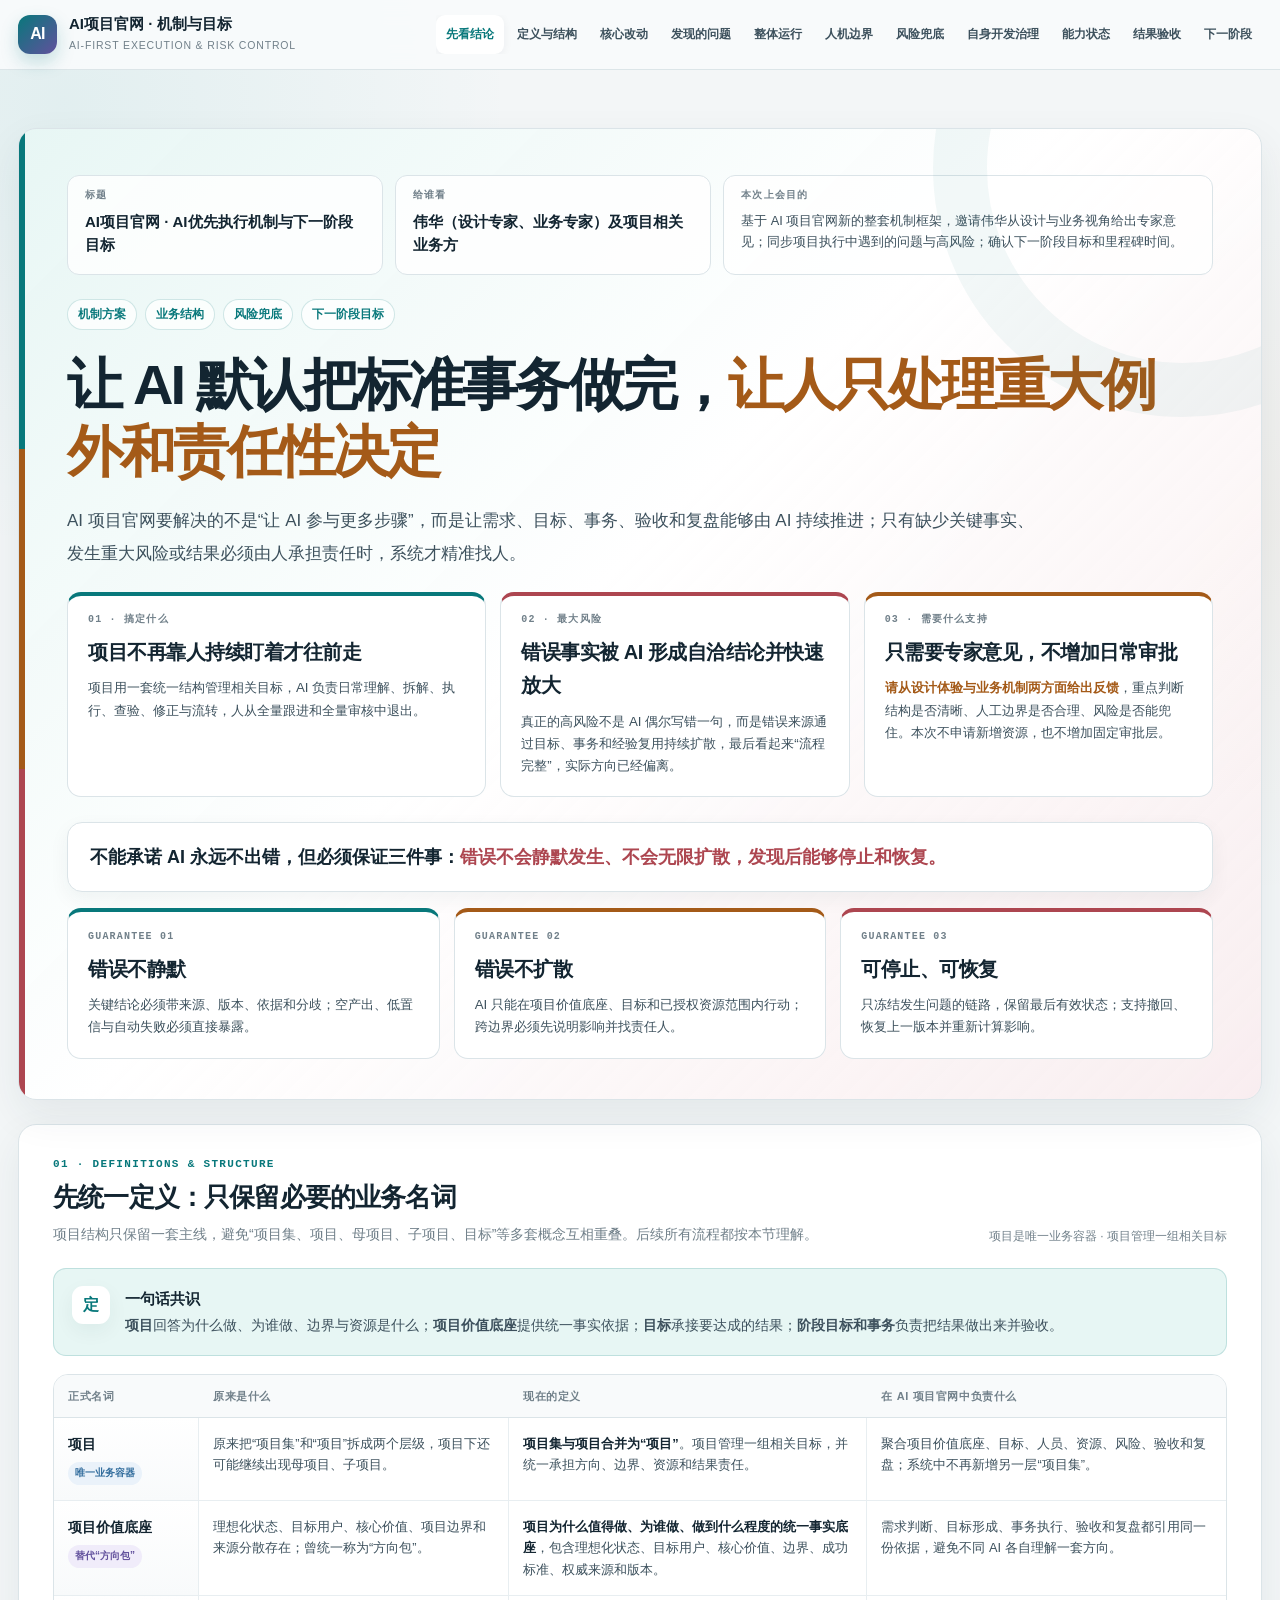
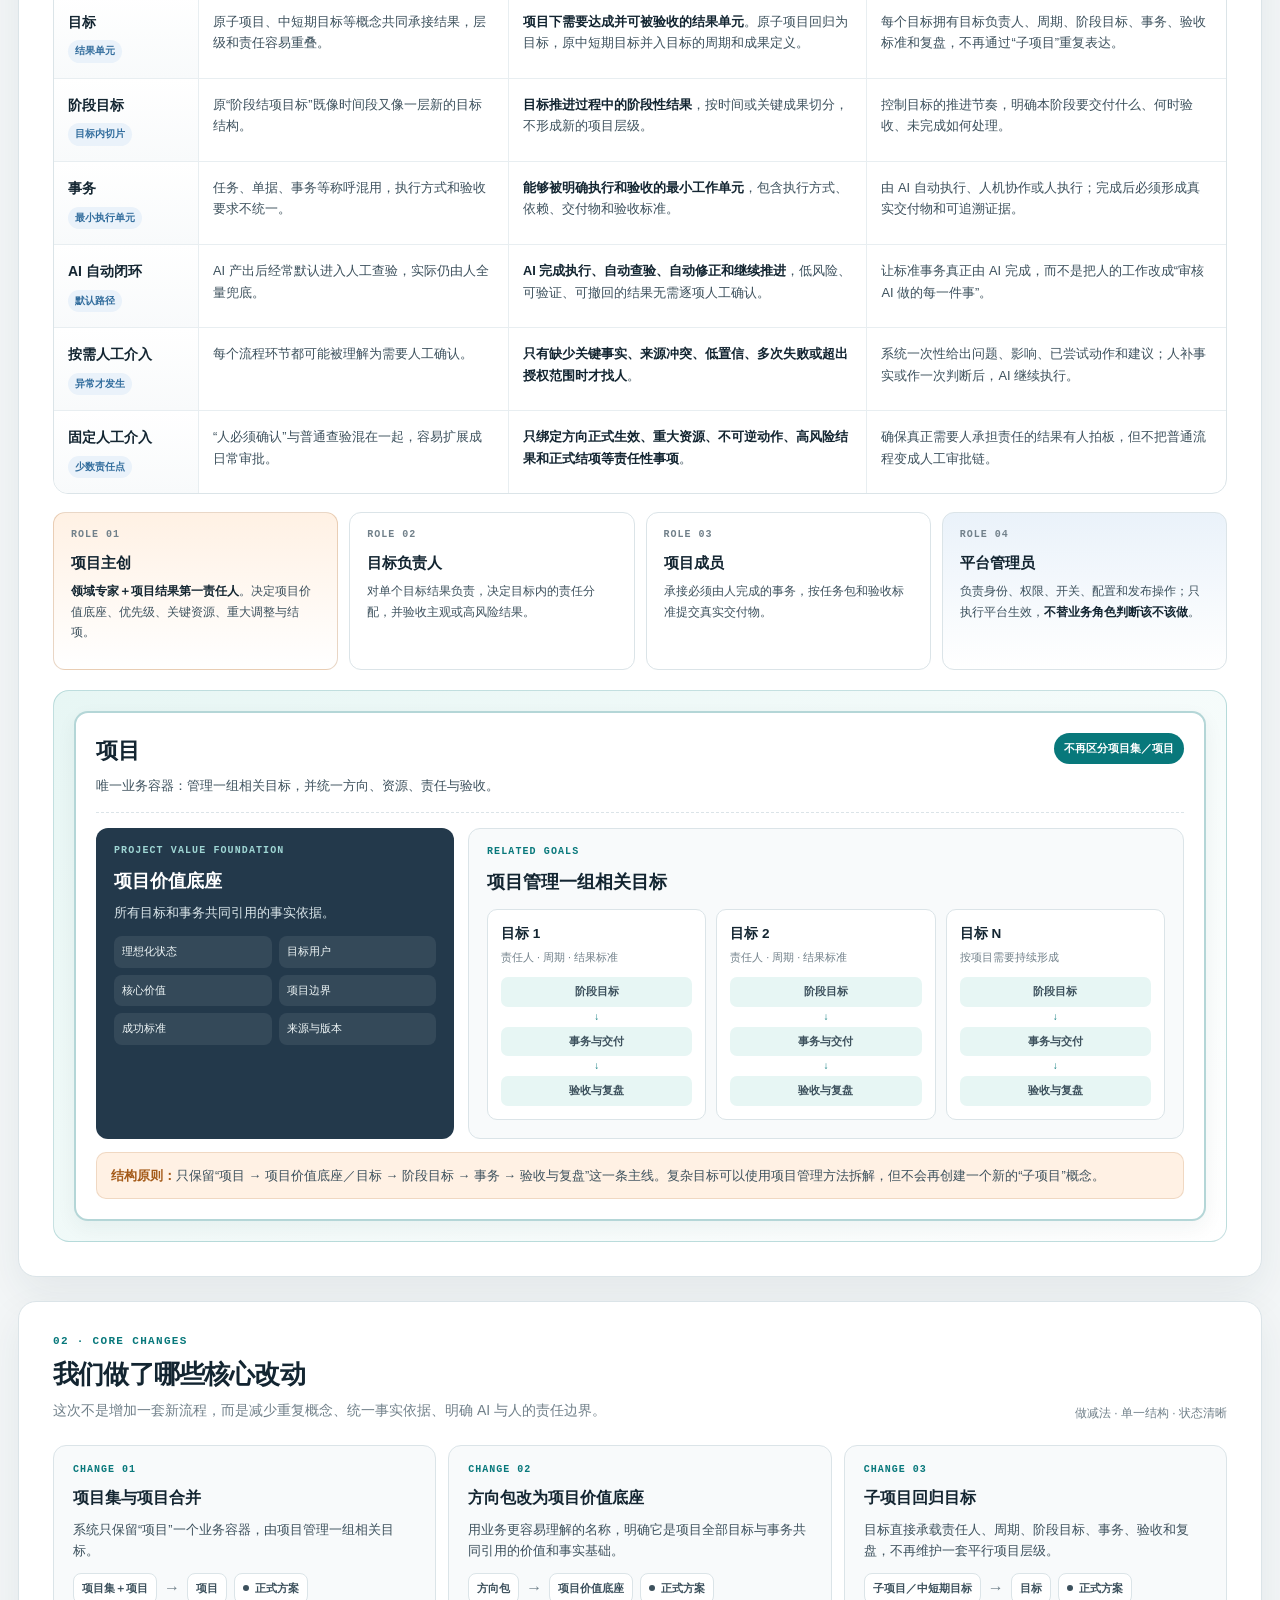
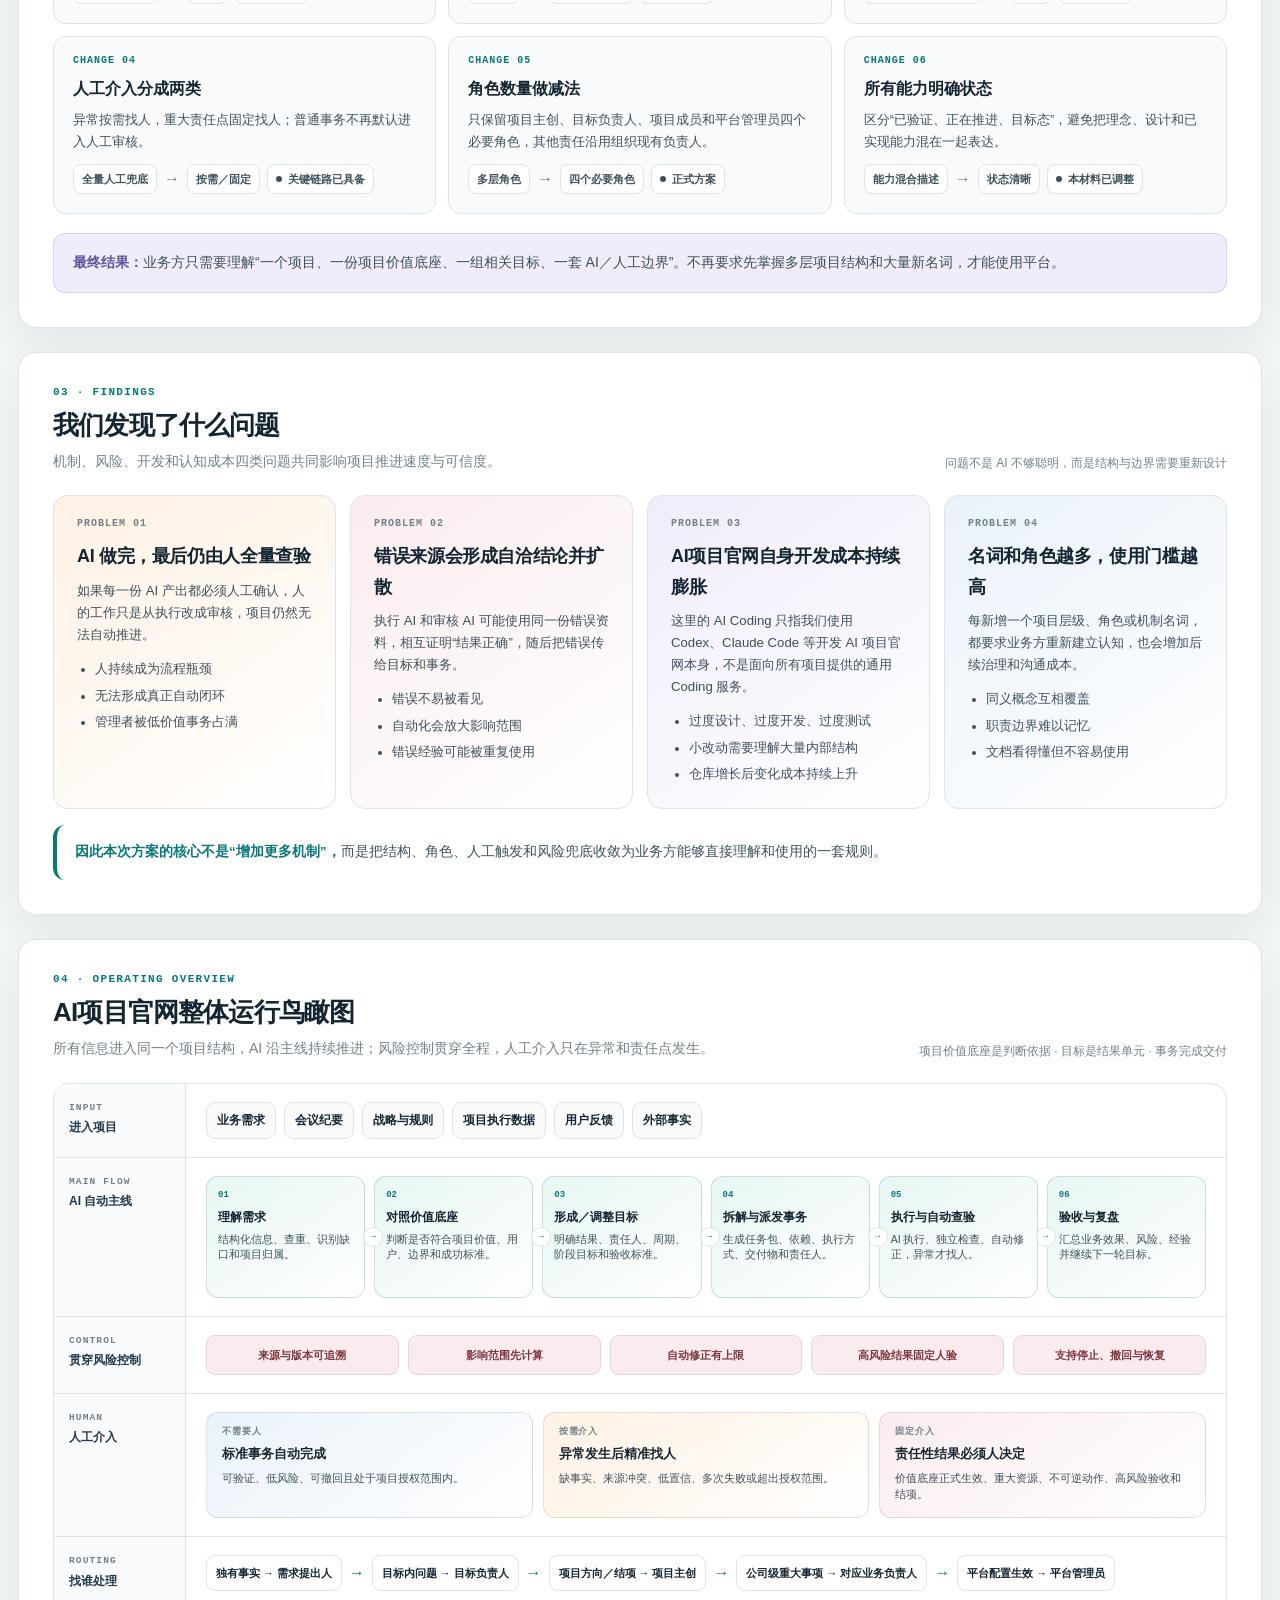
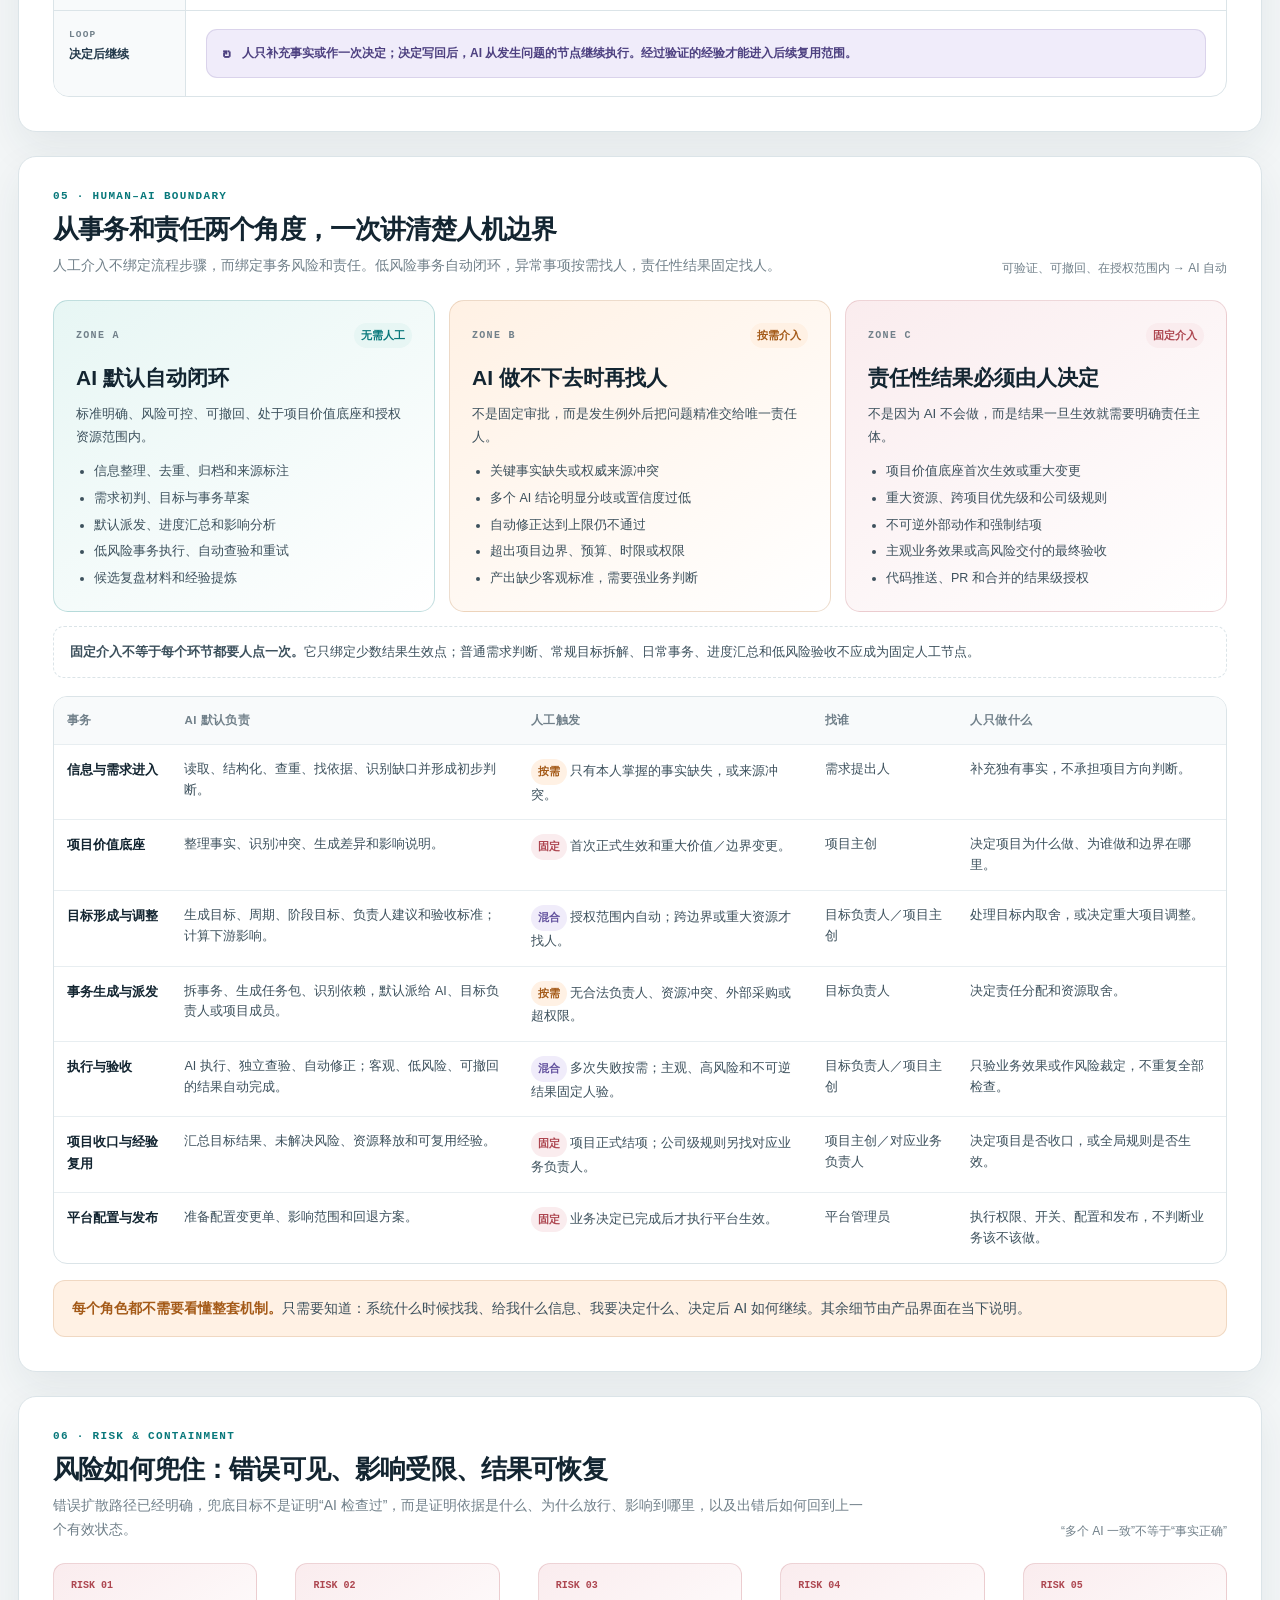
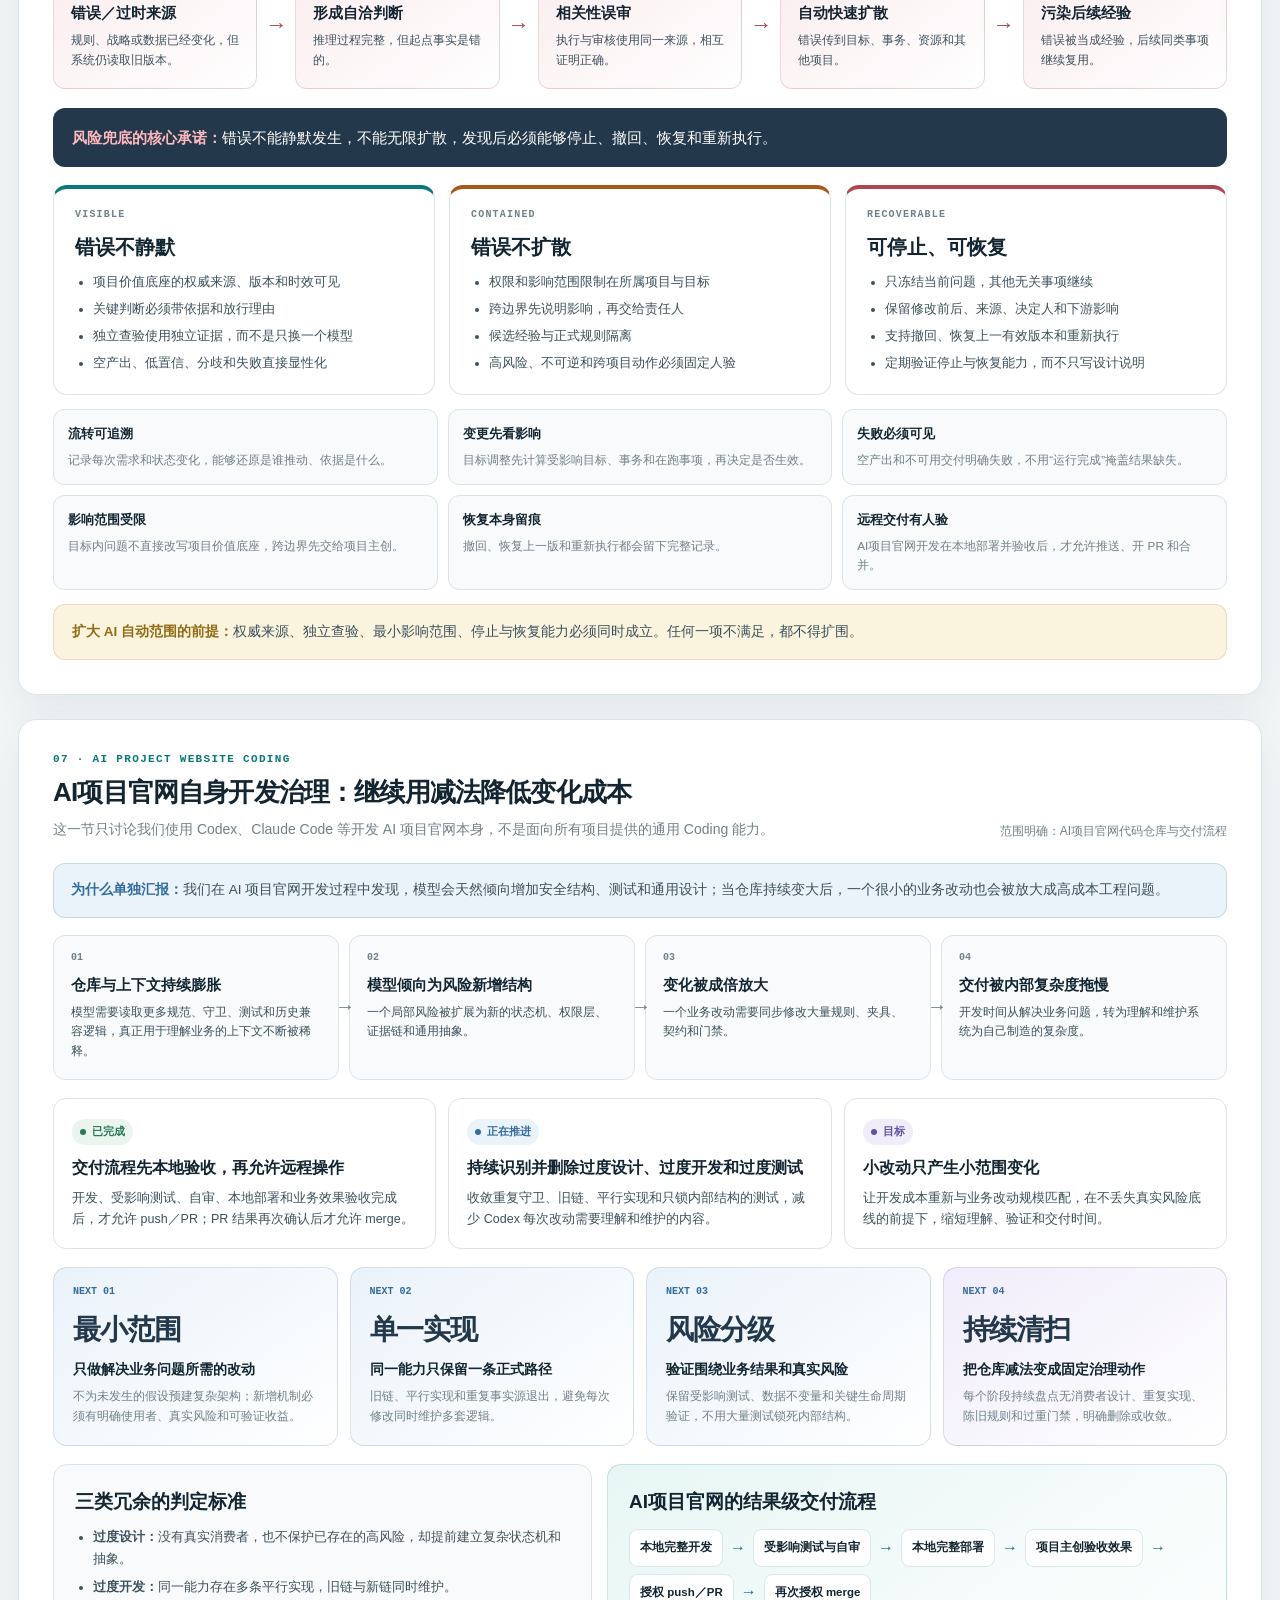
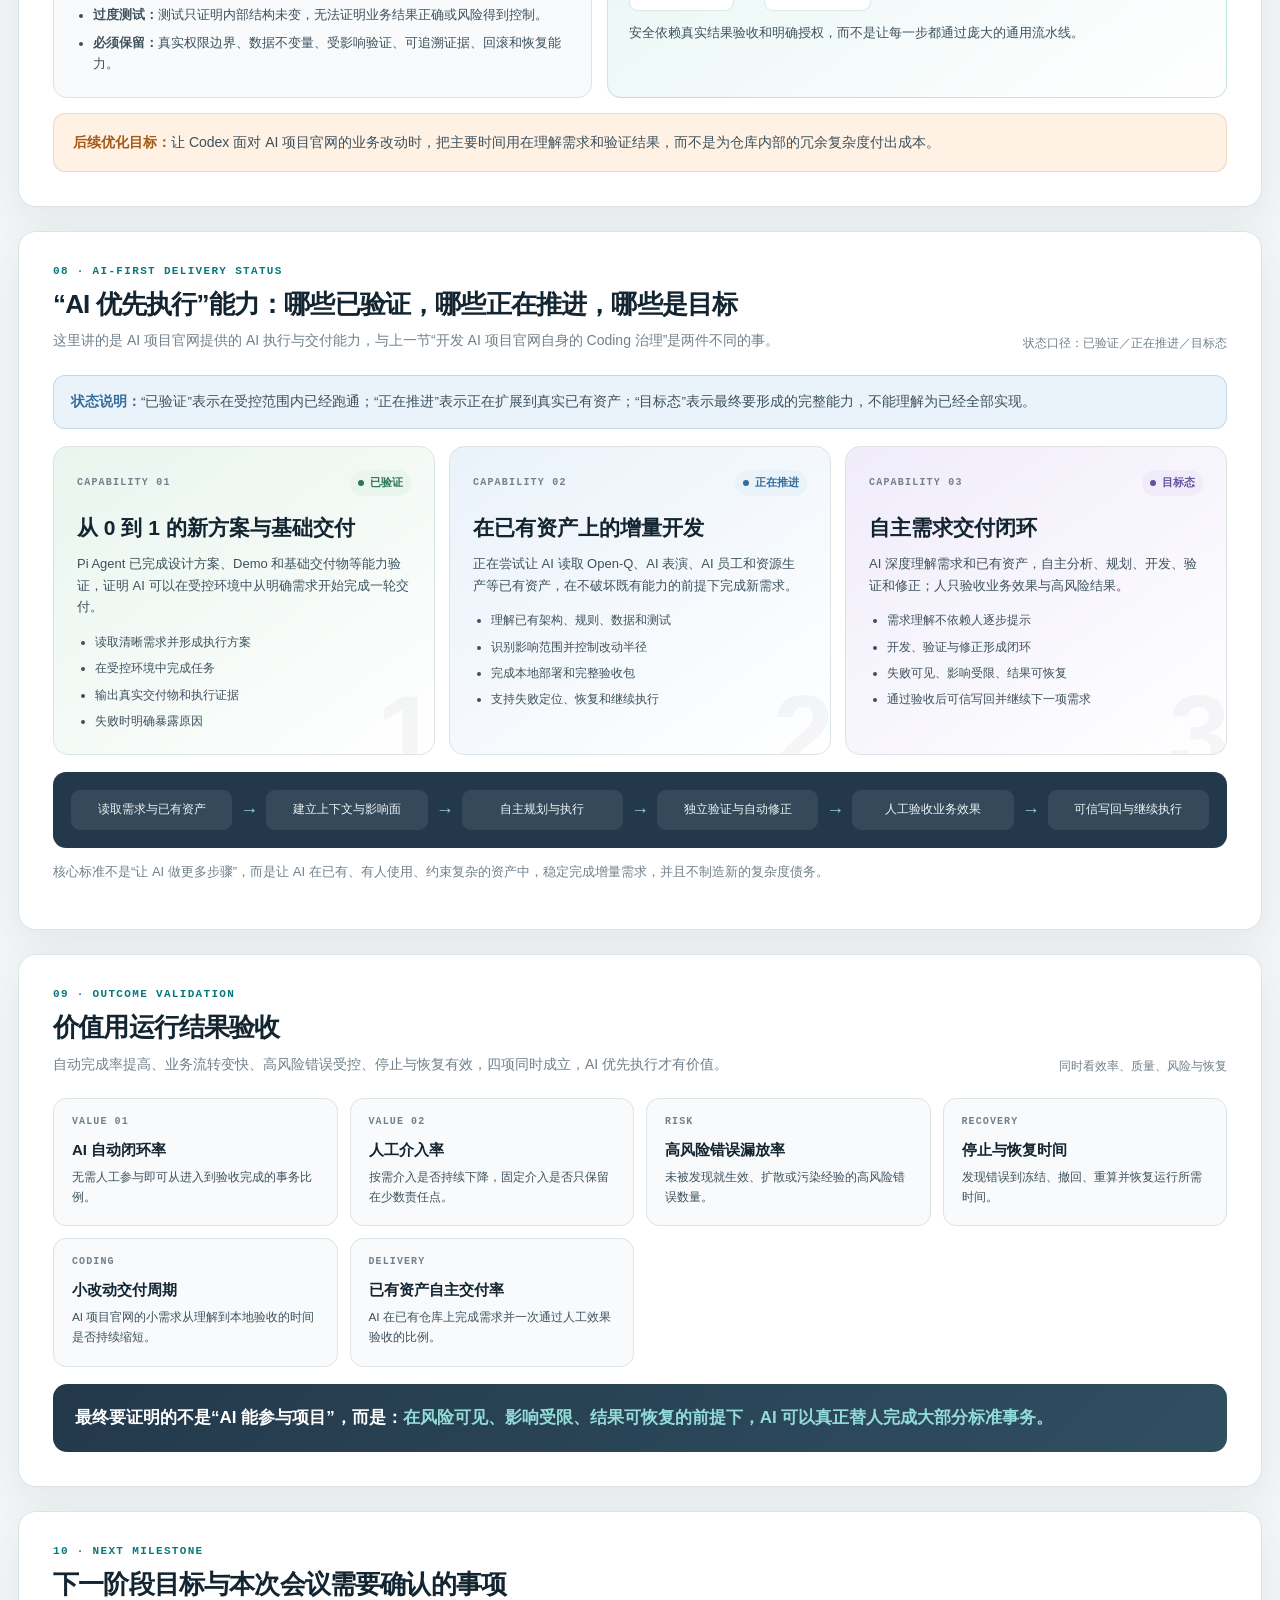
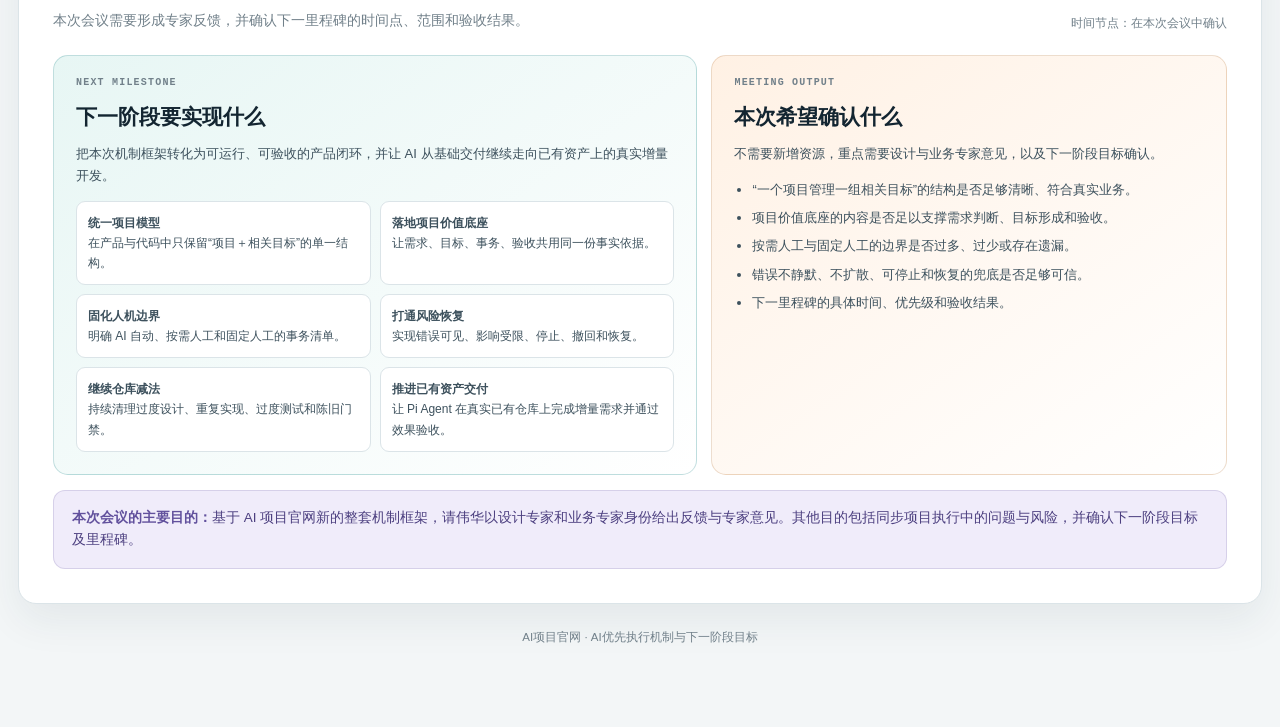
==== ai-project-report/index.html @ eb9bfebf "fix(pages): make report root a stable redirect to versioned entry" ====
<!doctype html><html lang="zh-CN"><head><meta charset="utf-8"><meta name="viewport" content="width=device-width,initial-scale=1"><meta http-equiv="Cache-Control" content="no-cache, no-store, must-revalidate"><meta http-equiv="Pragma" content="no-cache"><meta http-equiv="Expires" content="0"><meta http-equiv="refresh" content="0; url=final-v2.html?build=20260819-final-v2"><title>AI项目官网｜正在打开报告</title><style>body{font-family:-apple-system,BlinkMacSystemFont,"PingFang SC","Microsoft YaHei",sans-serif;margin:0;background:#f3f6f7;color:#132531;display:grid;place-items:center;min-height:100vh}.box{padding:24px 28px;background:#fff;border:1px solid #dbe4e8;border-radius:16px;box-shadow:0 16px 42px rgba(25,48,61,.075)}</style></head><body><div class="box">正在打开报告…</div><script>location.replace('final-v2.html?build=20260819-final-v2')</script></body></html>
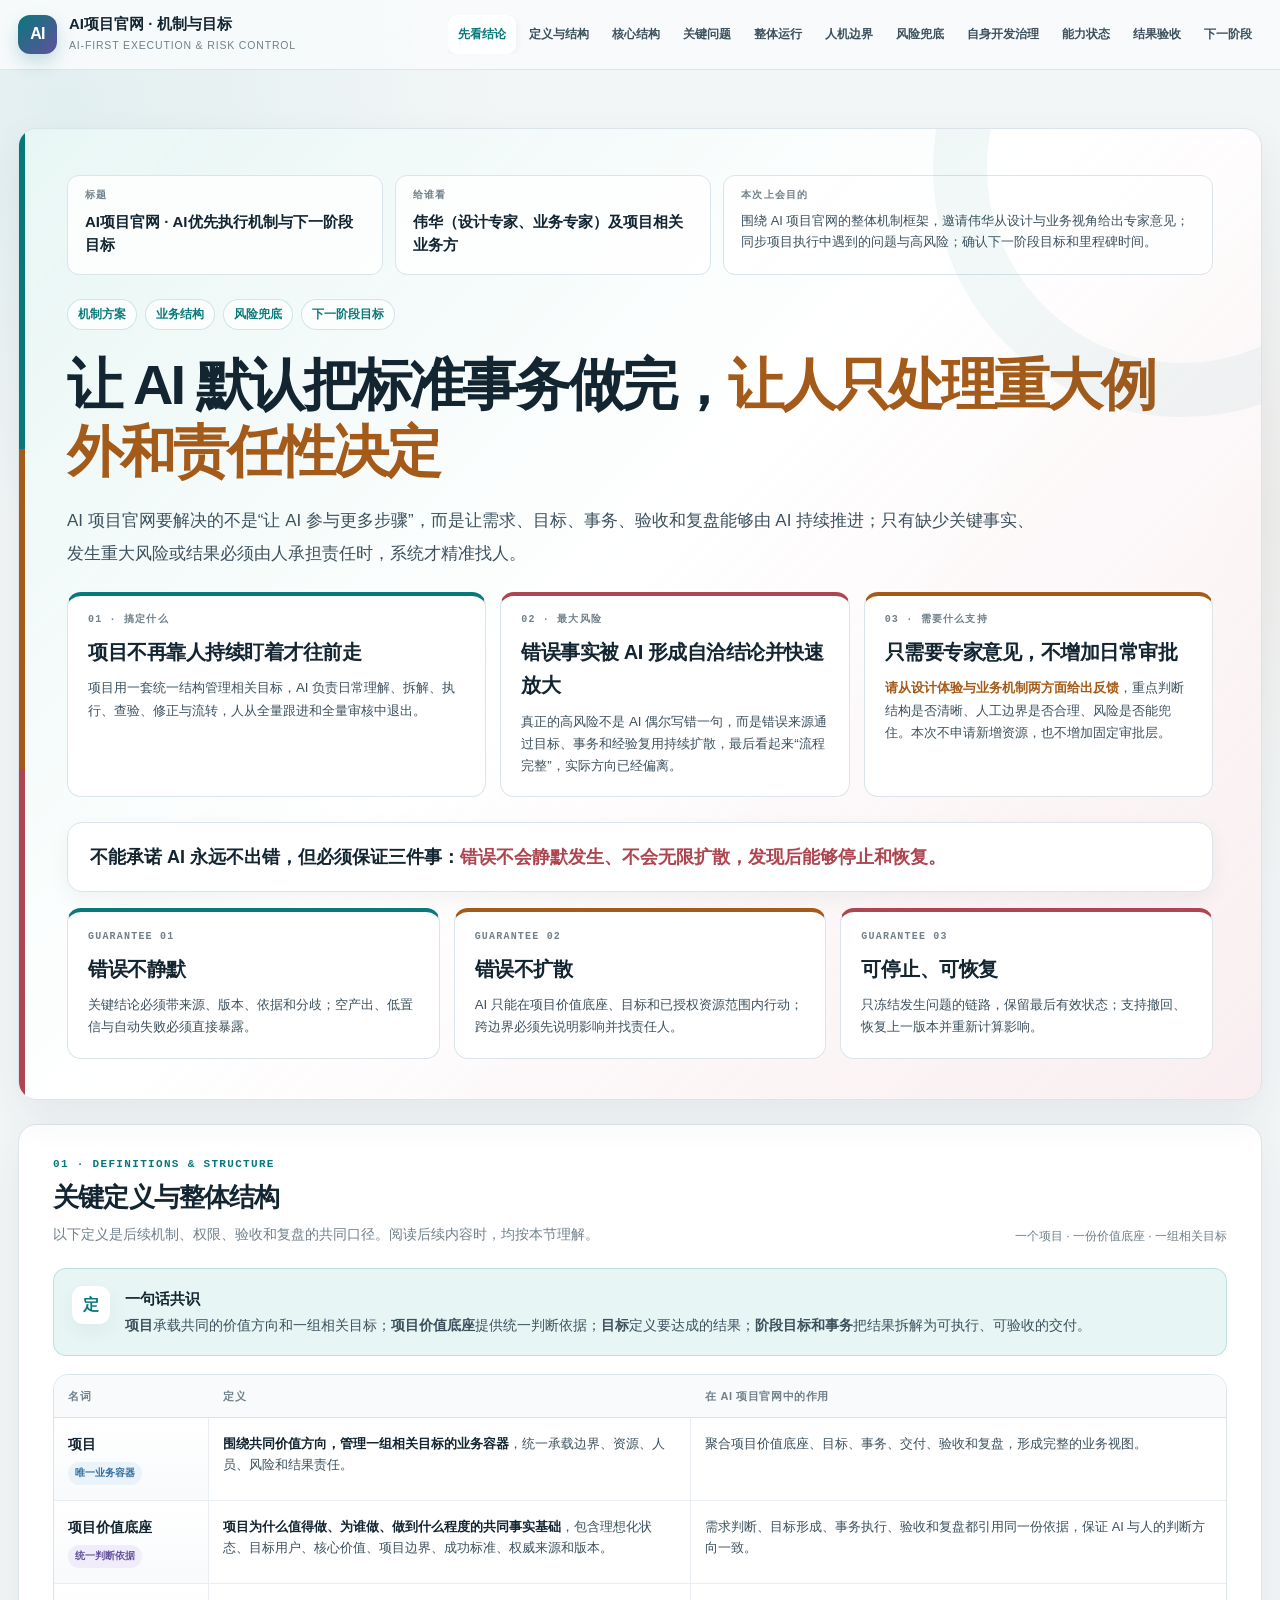
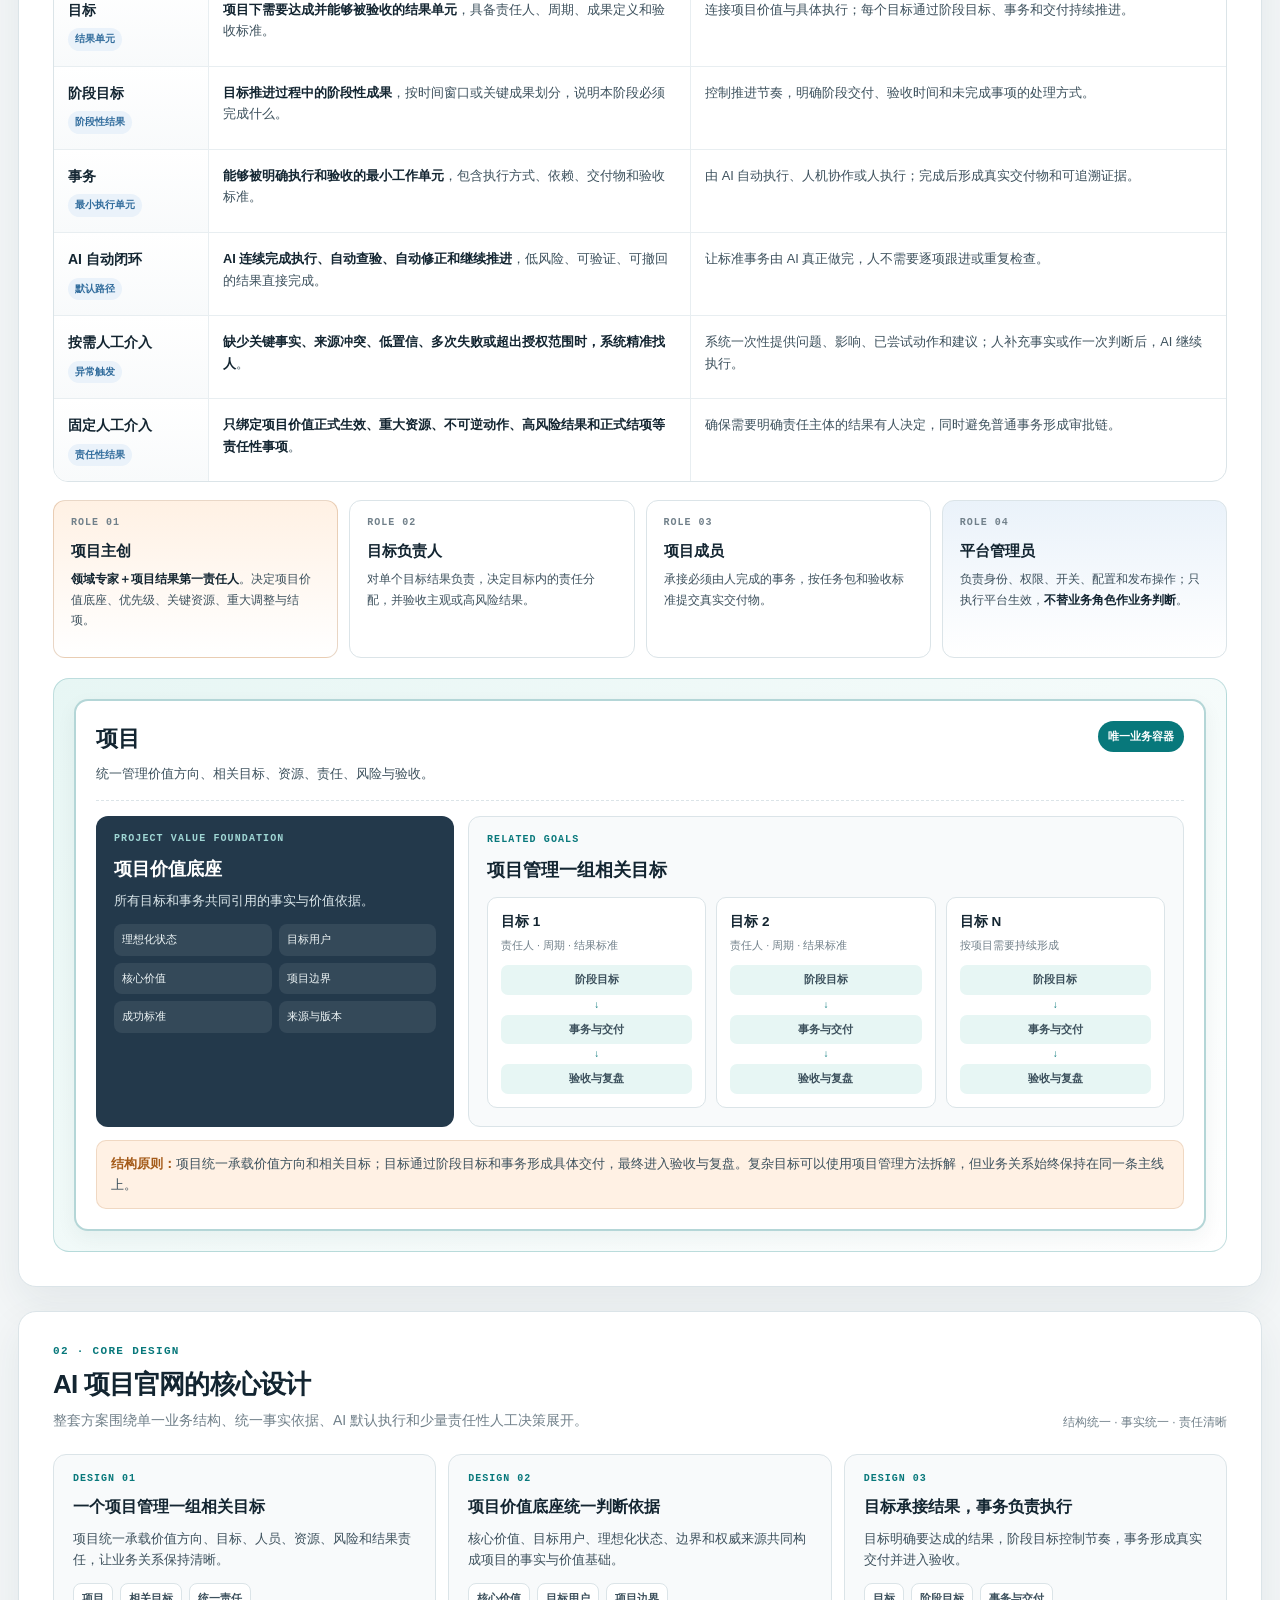
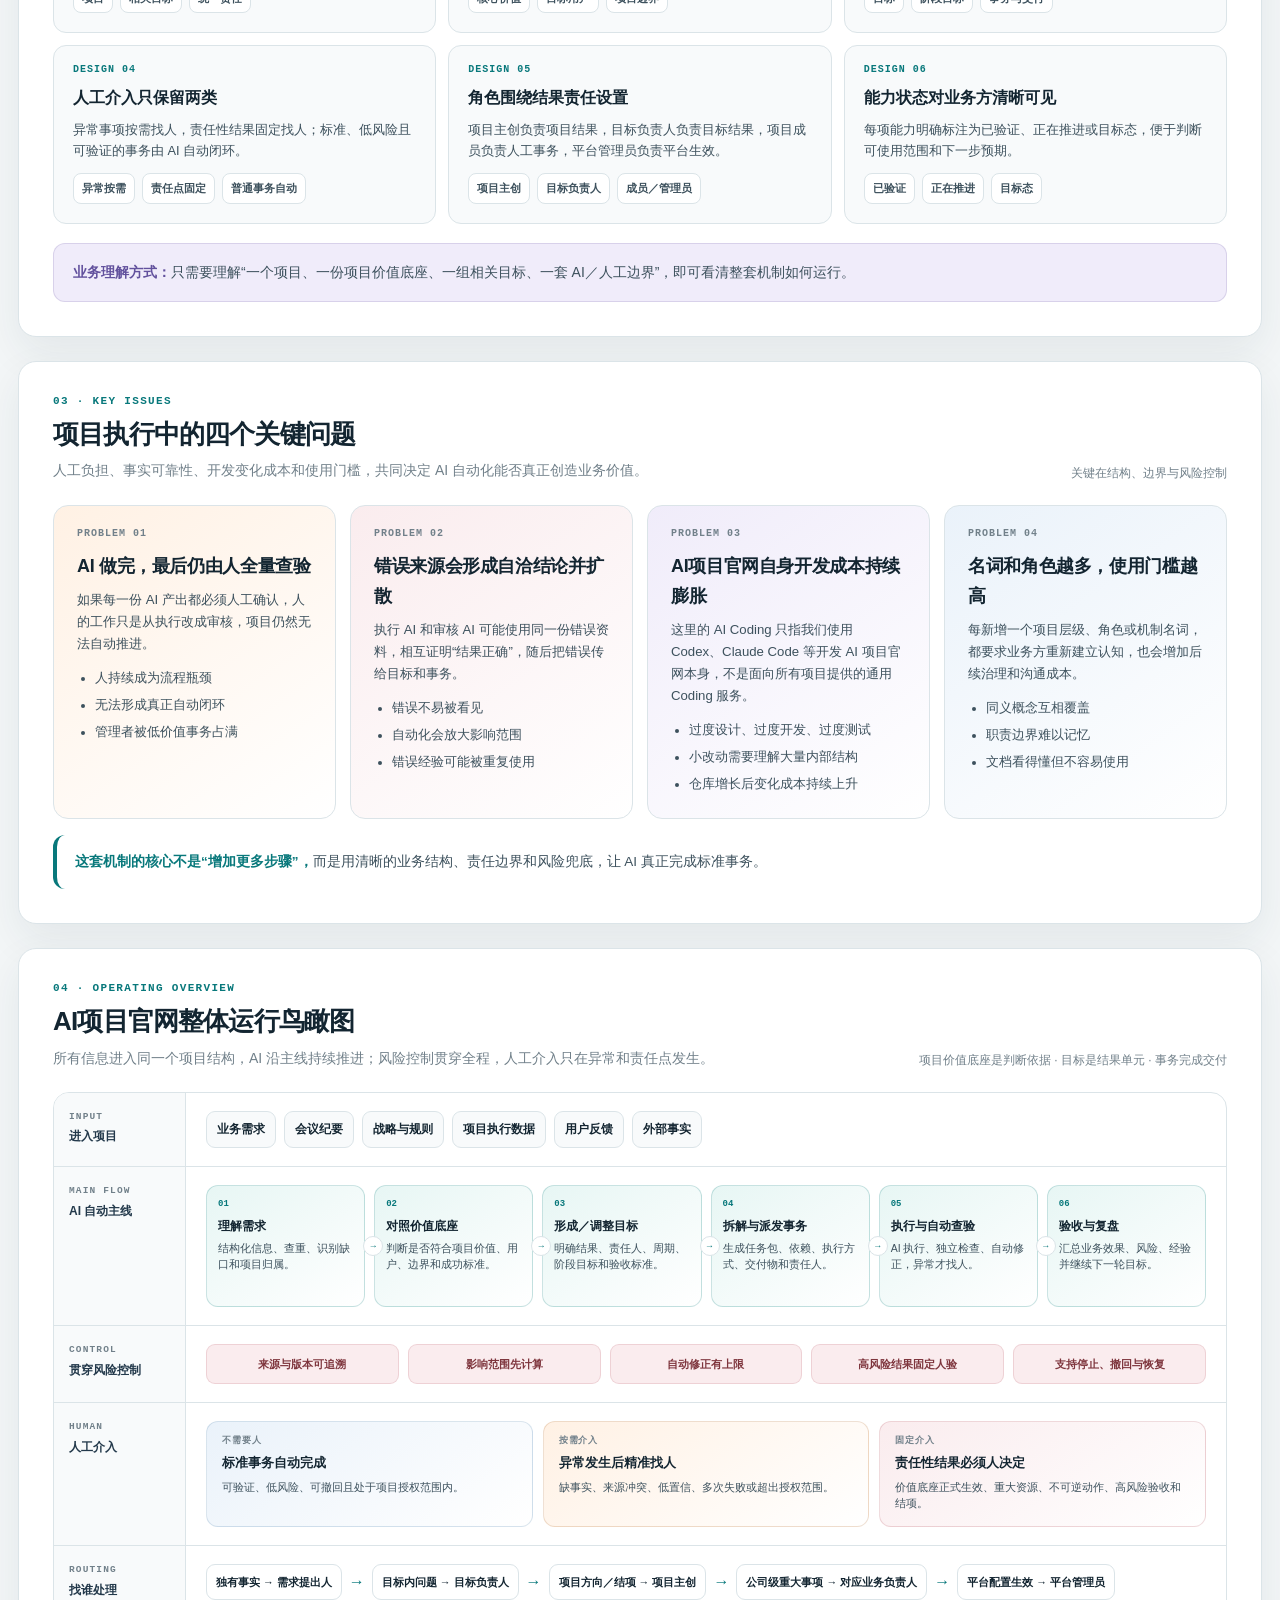
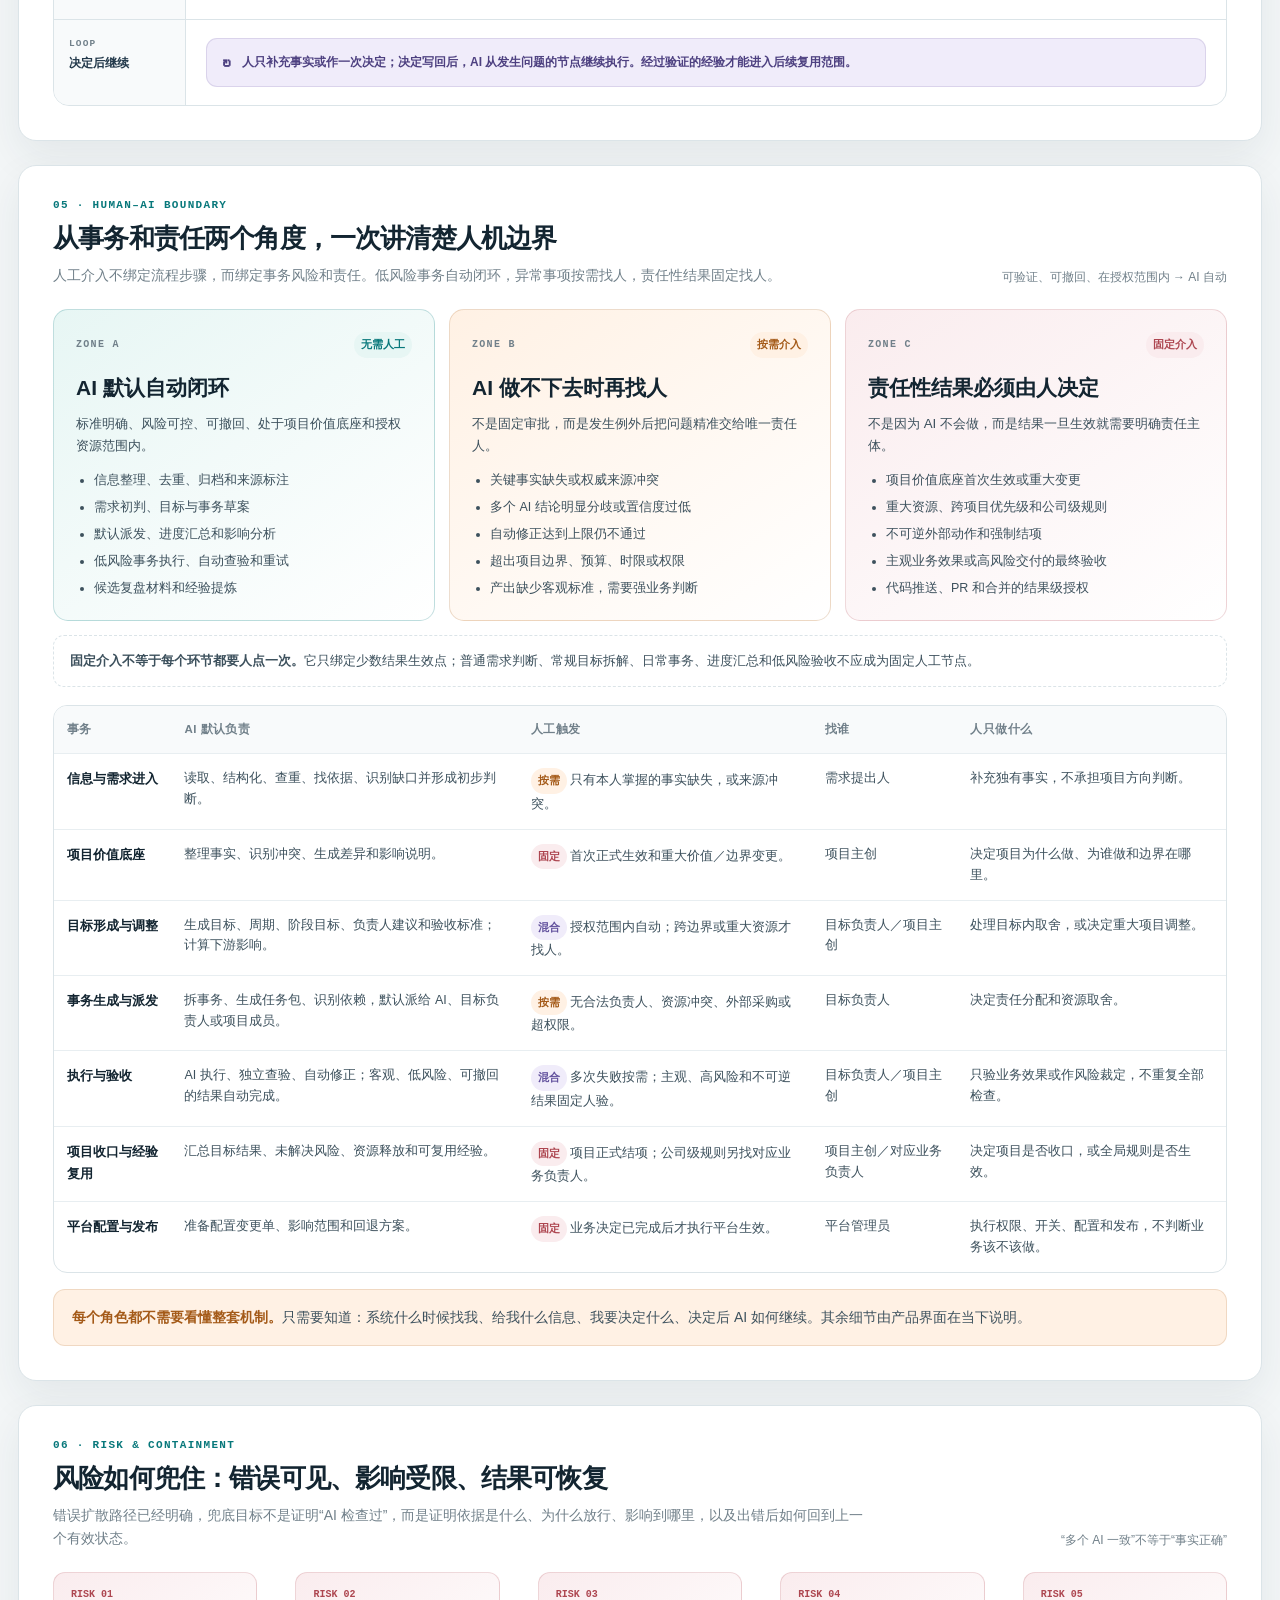
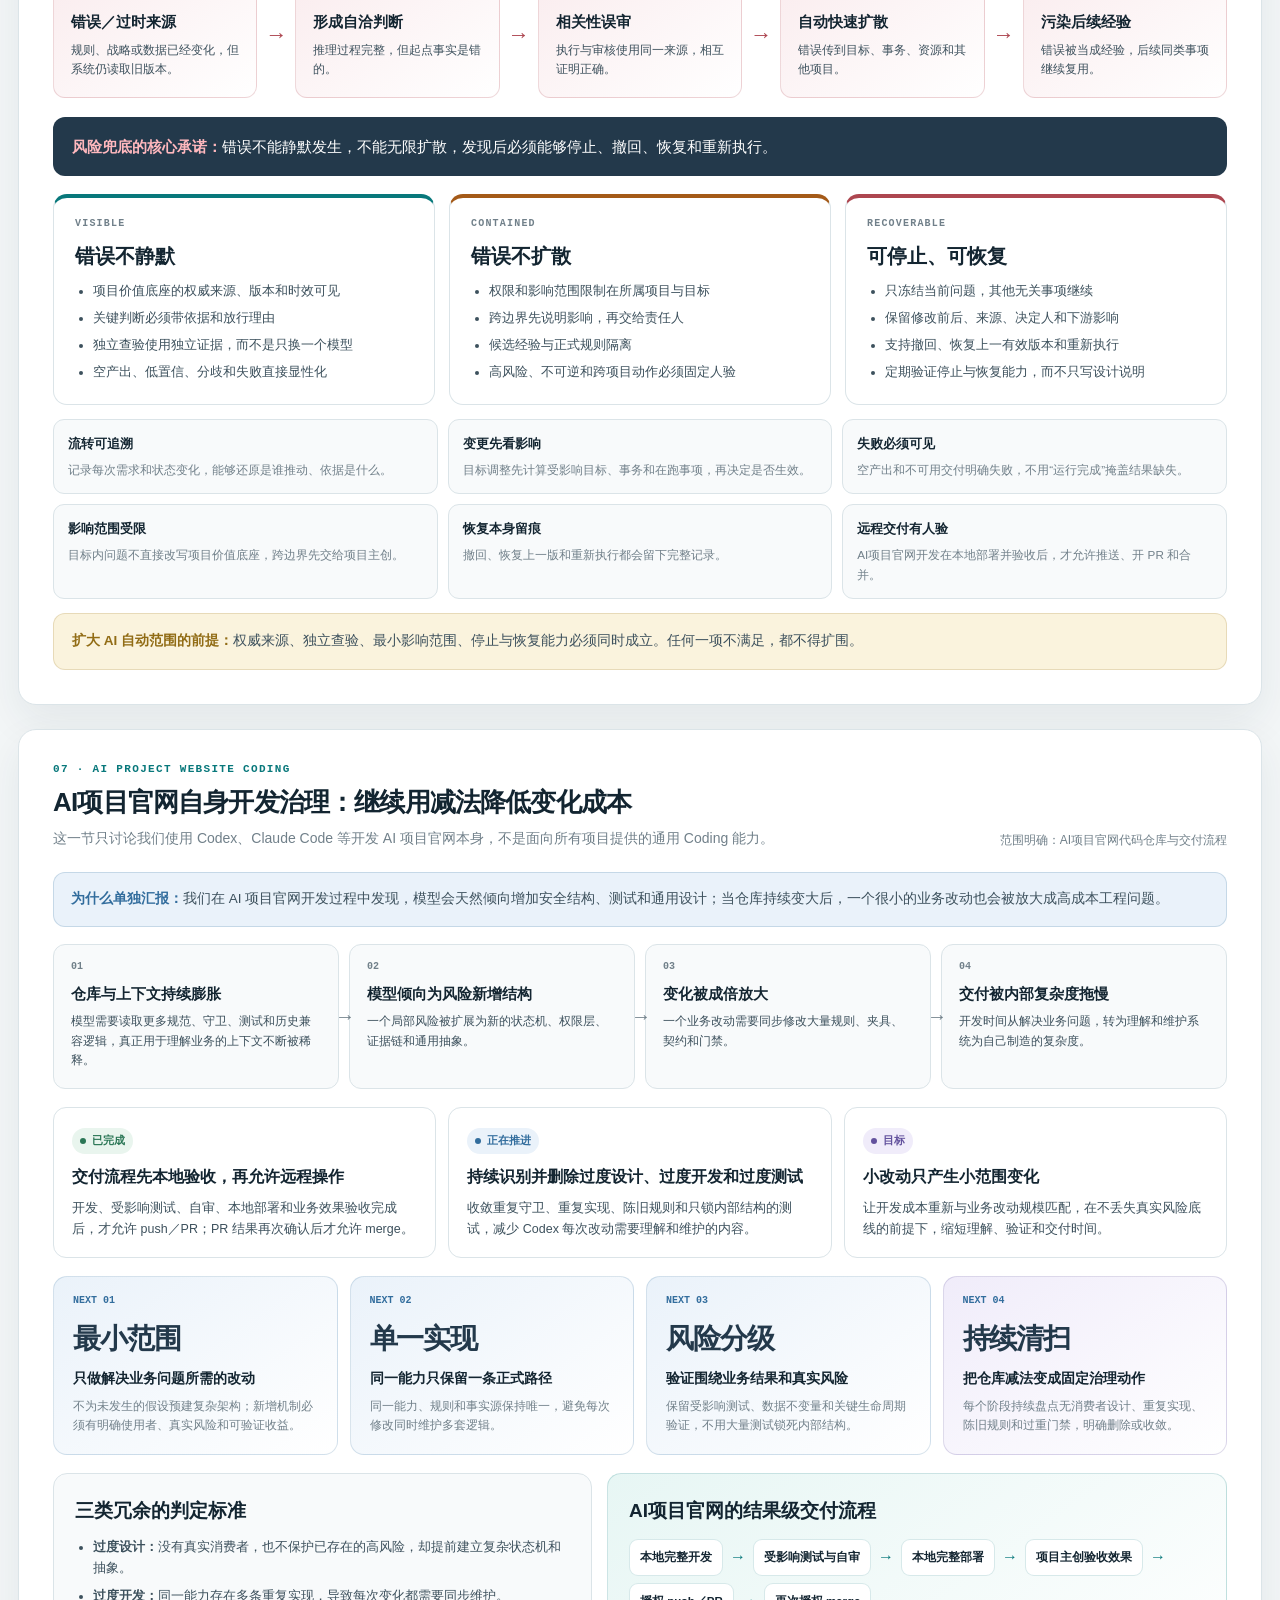
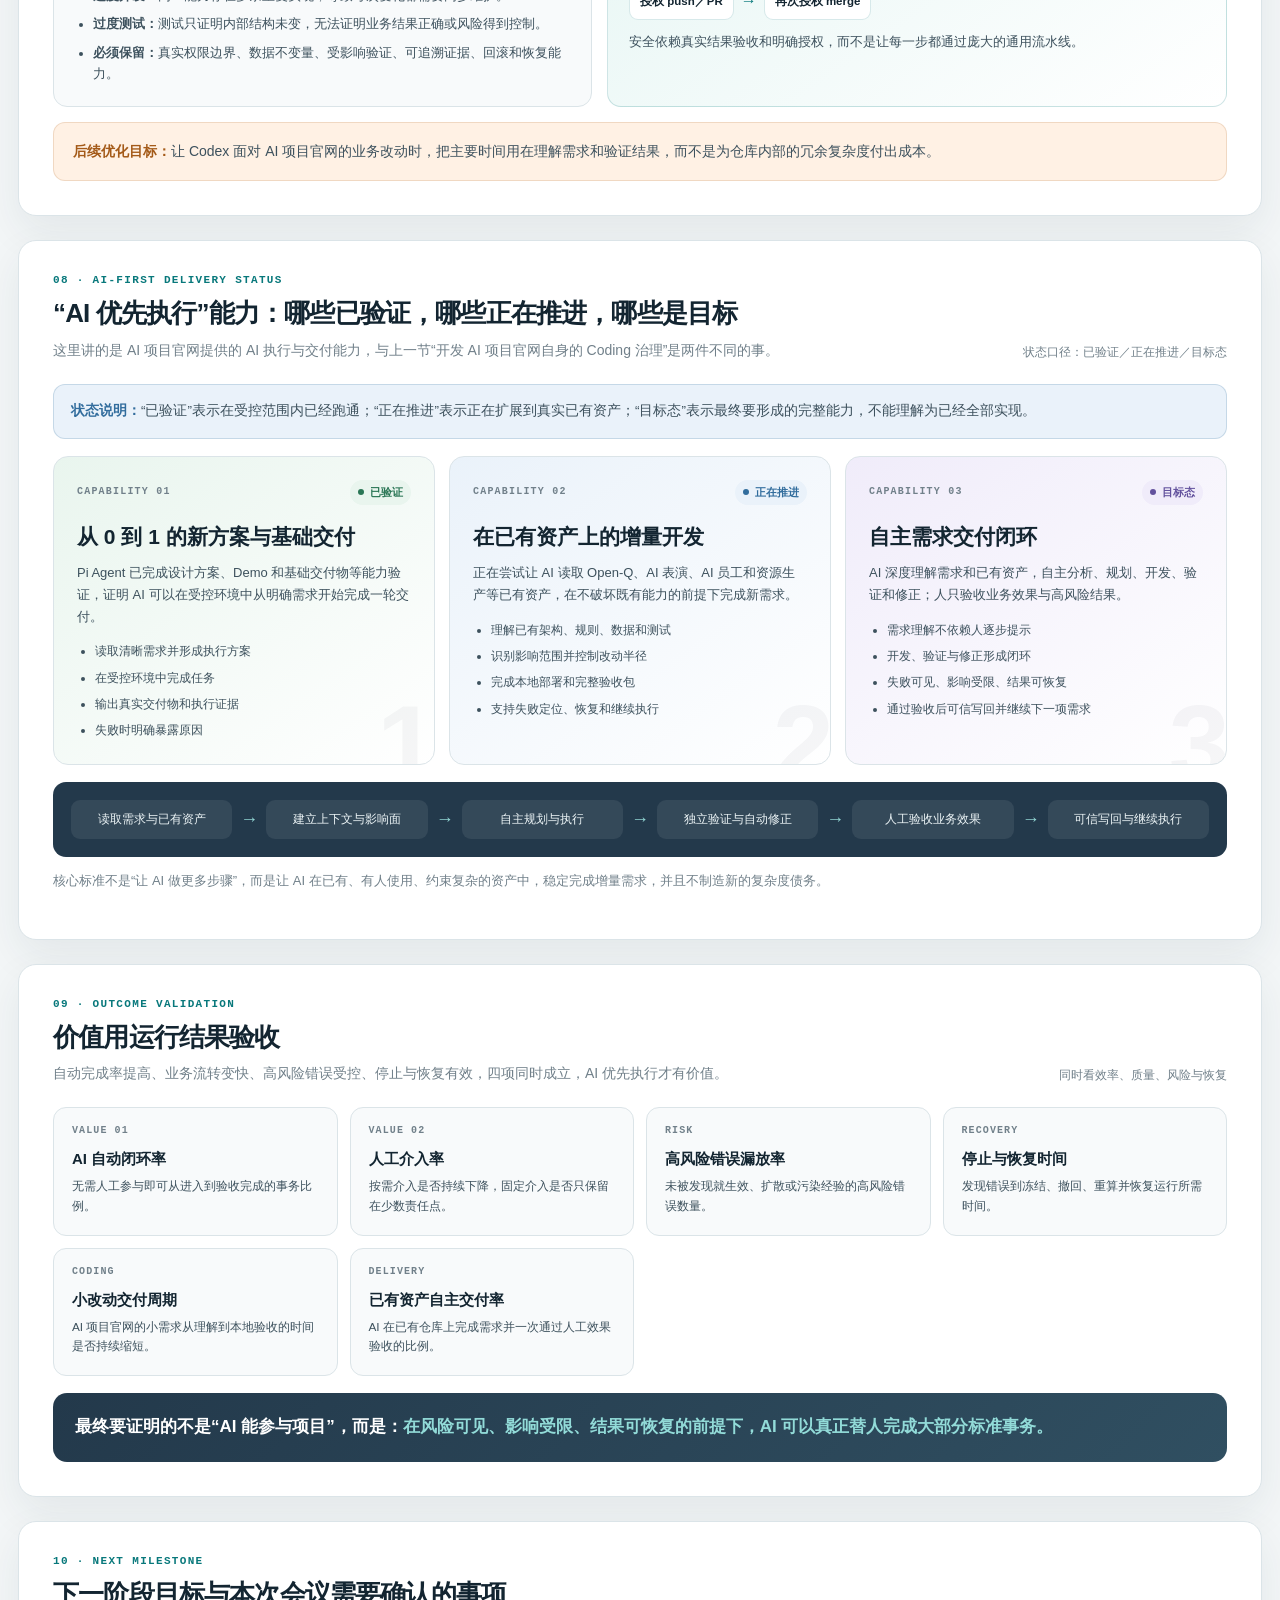
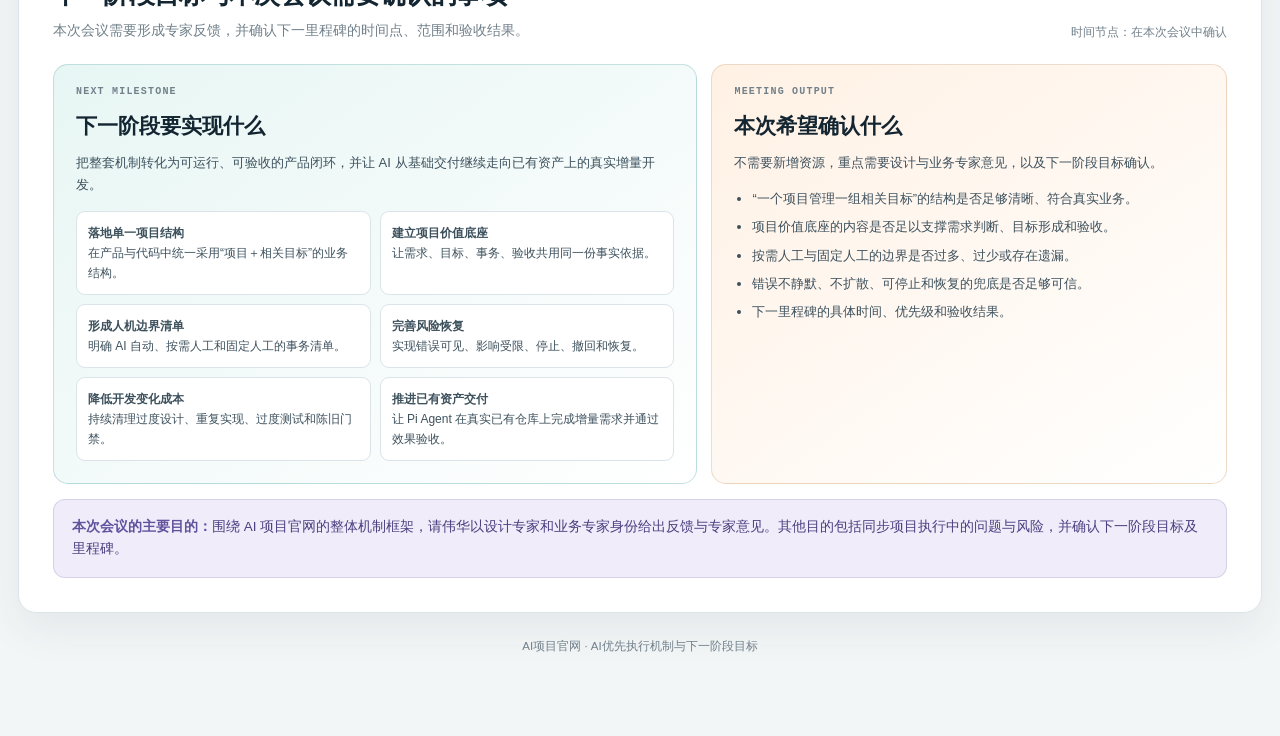
==== commit 5258d2d7: "publish(report): point public entry to formal v3" ====
--- a/ai-project-report/index.html
+++ b/ai-project-report/index.html
@@ -1 +1 @@
-<!doctype html><html lang="zh-CN"><head><meta charset="utf-8"><meta name="viewport" content="width=device-width,initial-scale=1"><meta http-equiv="Cache-Control" content="no-cache, no-store, must-revalidate"><meta http-equiv="Pragma" content="no-cache"><meta http-equiv="Expires" content="0"><meta http-equiv="refresh" content="0; url=final-v2.html?build=20260819-final-v2"><title>AI项目官网｜正在打开报告</title><style>body{font-family:-apple-system,BlinkMacSystemFont,"PingFang SC","Microsoft YaHei",sans-serif;margin:0;background:#f3f6f7;color:#132531;display:grid;place-items:center;min-height:100vh}.box{padding:24px 28px;background:#fff;border:1px solid #dbe4e8;border-radius:16px;box-shadow:0 16px 42px rgba(25,48,61,.075)}</style></head><body><div class="box">正在打开报告…</div><script>location.replace('final-v2.html?build=20260819-final-v2')</script></body></html>+<!doctype html><html lang="zh-CN"><head><meta charset="utf-8"><meta name="viewport" content="width=device-width,initial-scale=1"><meta http-equiv="Cache-Control" content="no-cache, no-store, must-revalidate"><meta http-equiv="Pragma" content="no-cache"><meta http-equiv="Expires" content="0"><meta http-equiv="refresh" content="0; url=final-v2.html?build=formal-v3-20260819"><title>AI项目官网｜正在打开报告</title><style>body{font-family:-apple-system,BlinkMacSystemFont,"PingFang SC","Microsoft YaHei",sans-serif;margin:0;background:#f3f6f7;color:#132531;display:grid;place-items:center;min-height:100vh}.box{padding:24px 28px;background:#fff;border:1px solid #dbe4e8;border-radius:16px;box-shadow:0 16px 42px rgba(25,48,61,.075)}</style></head><body><div class="box">正在打开报告…</div><script>location.replace('final-v2.html?build=formal-v3-20260819')</script></body></html>
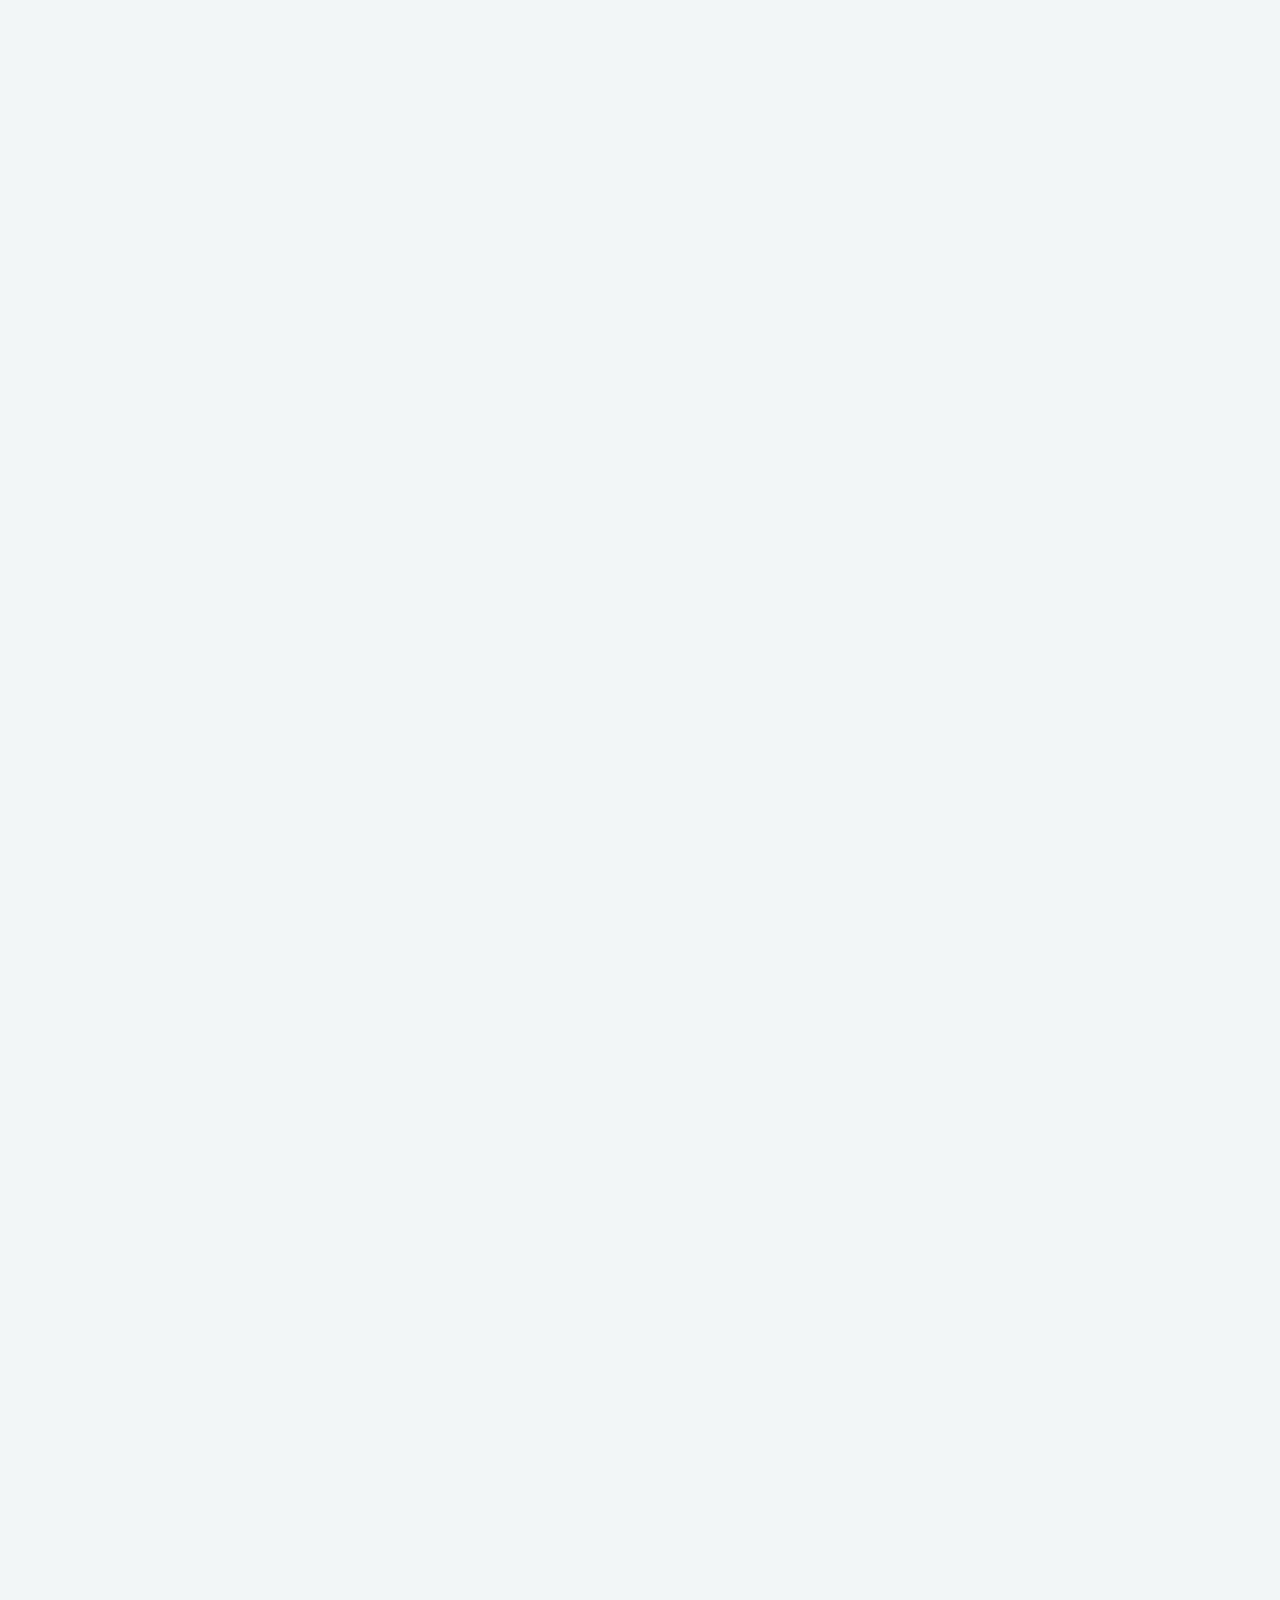
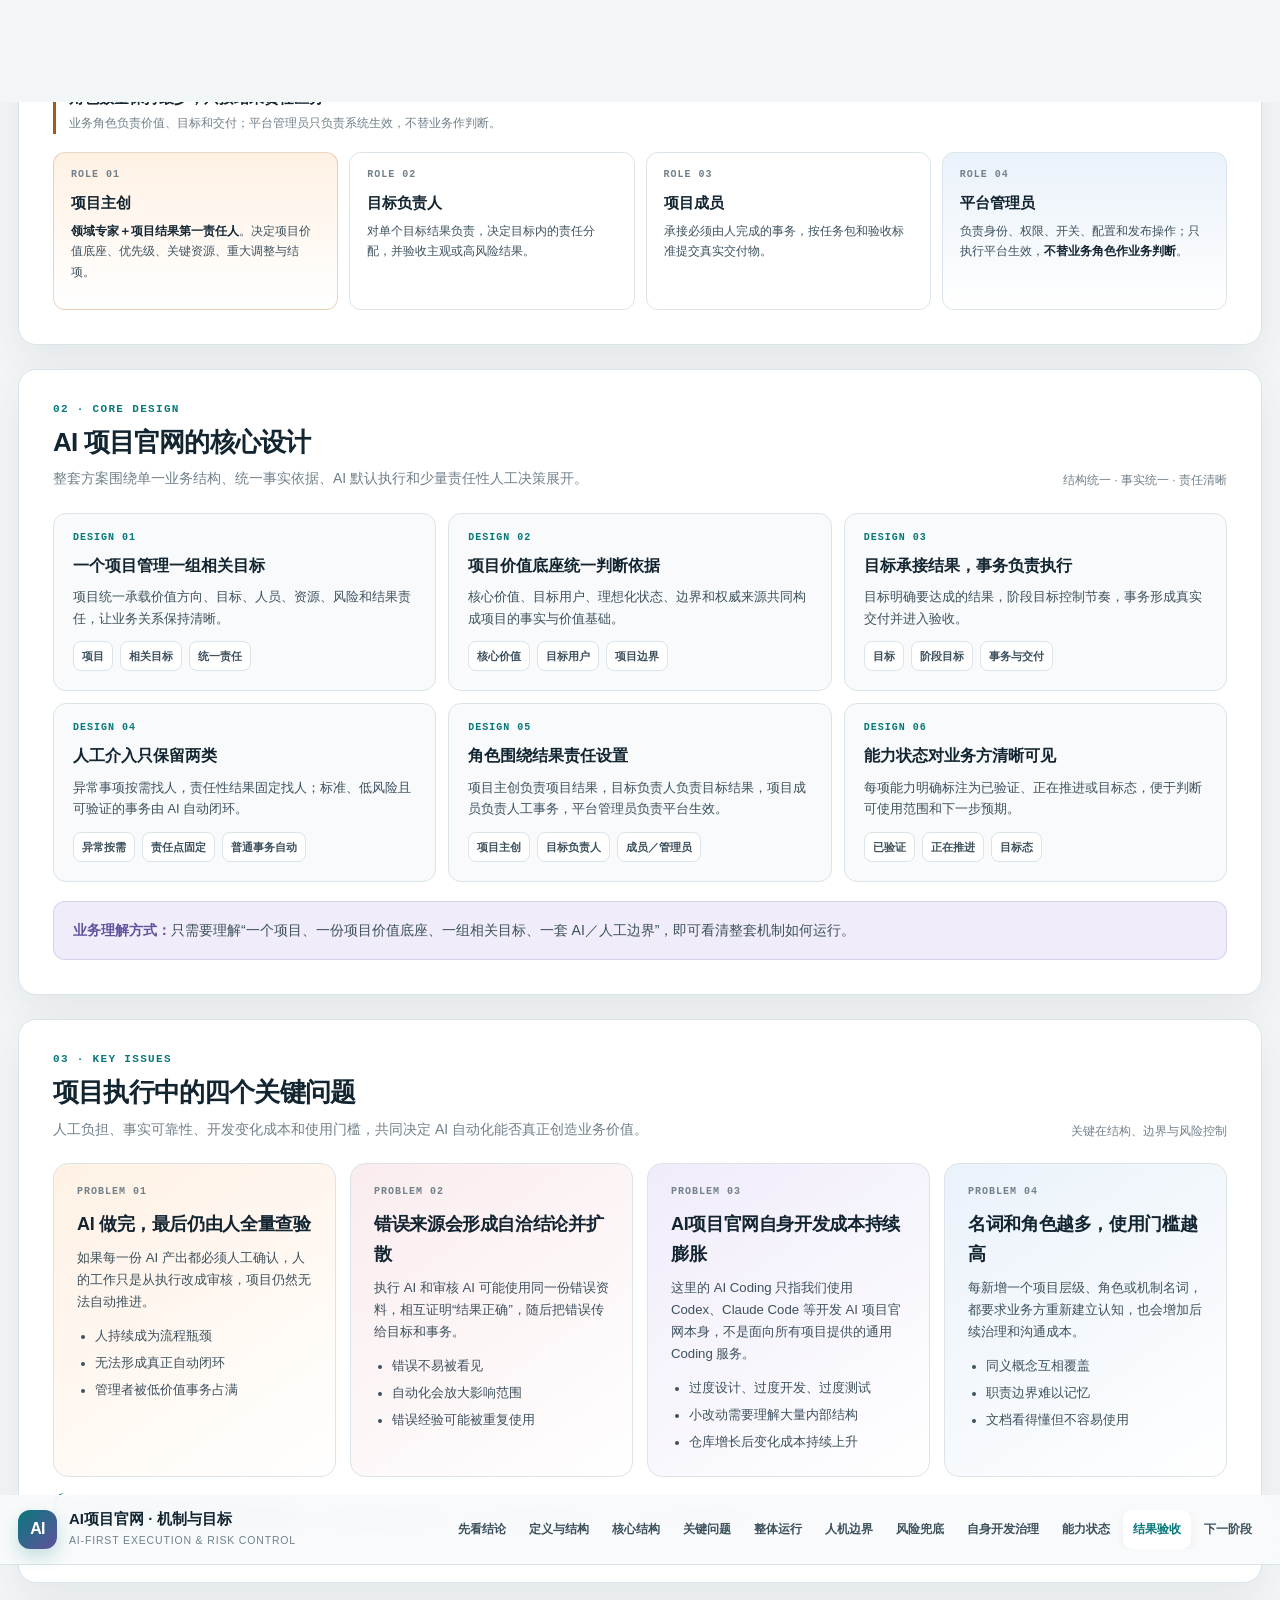
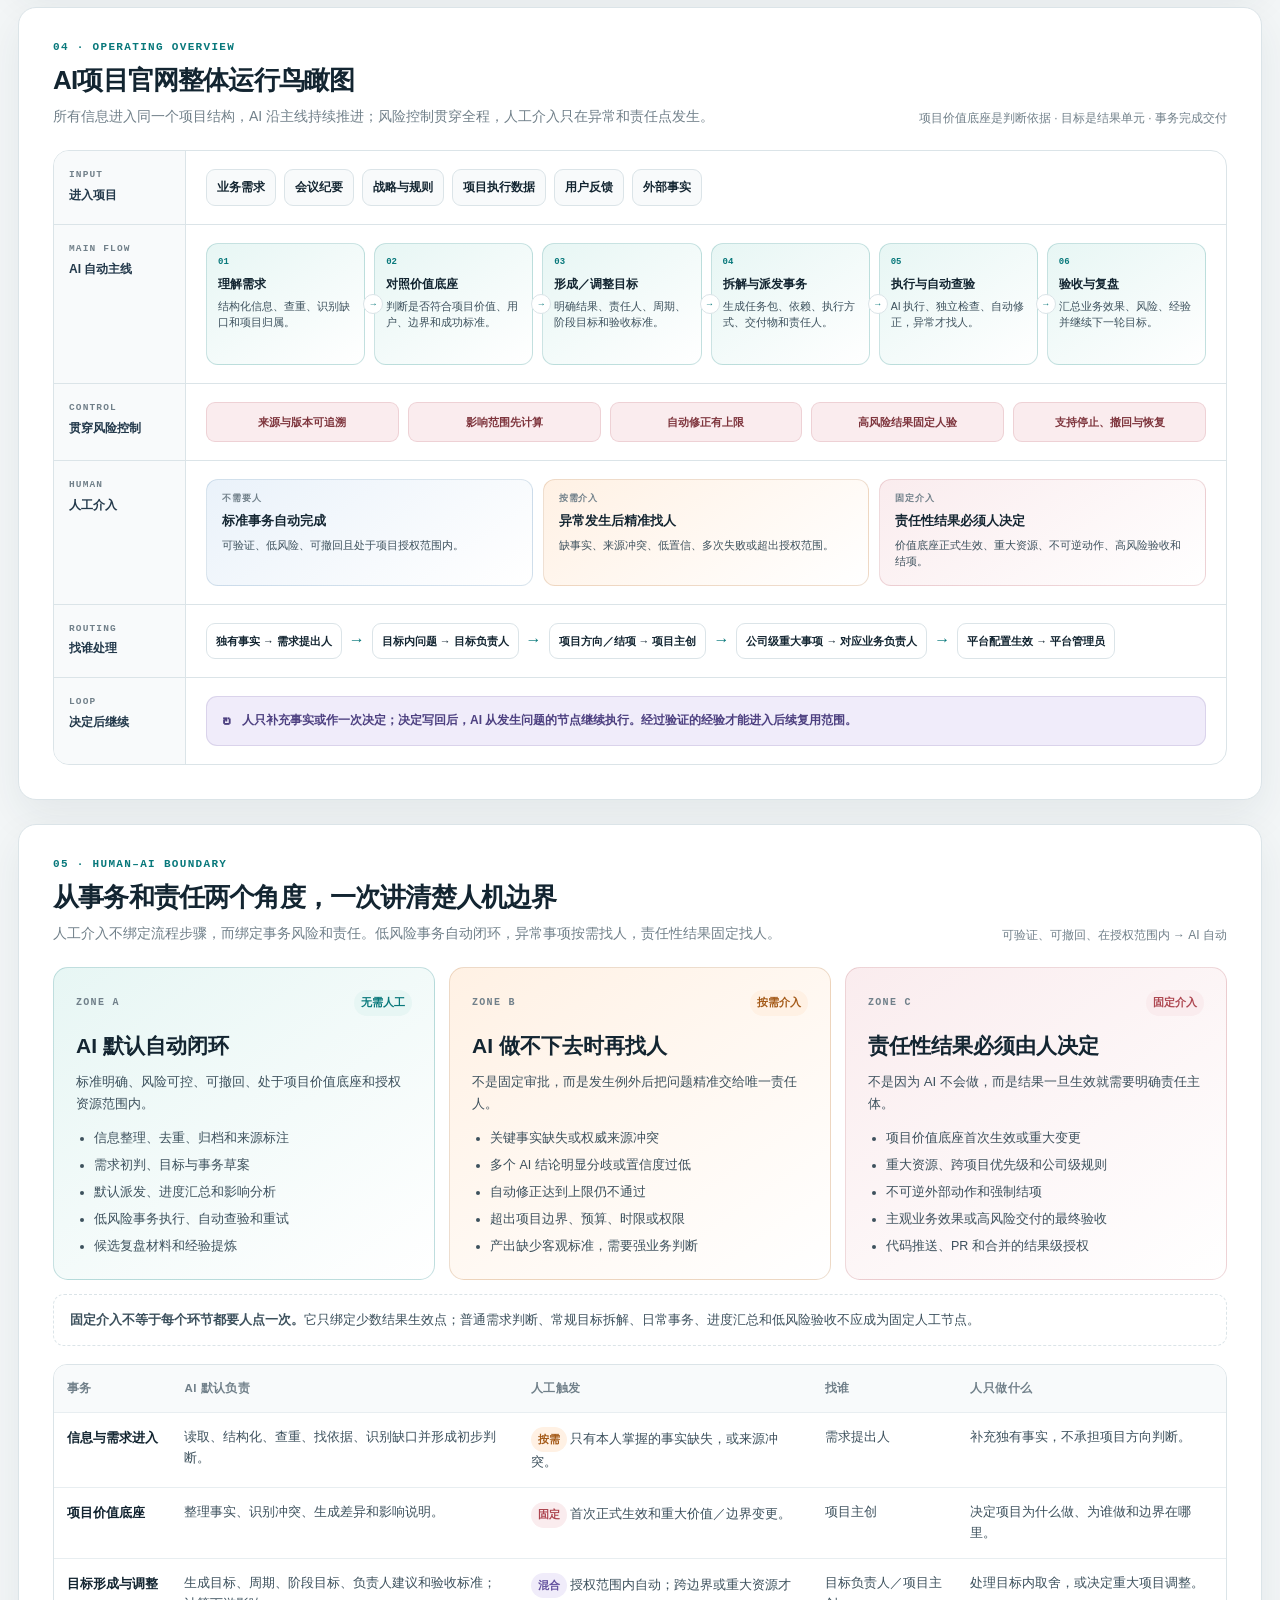
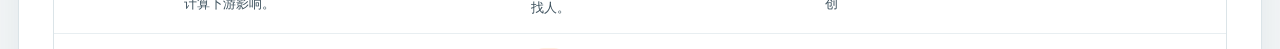
==== commit b7edf60d: "publish(report): switch public entry to structure v4" ====
--- a/ai-project-report/index.html
+++ b/ai-project-report/index.html
@@ -1 +1 @@
-<!doctype html><html lang="zh-CN"><head><meta charset="utf-8"><meta name="viewport" content="width=device-width,initial-scale=1"><meta http-equiv="Cache-Control" content="no-cache, no-store, must-revalidate"><meta http-equiv="Pragma" content="no-cache"><meta http-equiv="Expires" content="0"><meta http-equiv="refresh" content="0; url=final-v2.html?build=formal-v3-20260819"><title>AI项目官网｜正在打开报告</title><style>body{font-family:-apple-system,BlinkMacSystemFont,"PingFang SC","Microsoft YaHei",sans-serif;margin:0;background:#f3f6f7;color:#132531;display:grid;place-items:center;min-height:100vh}.box{padding:24px 28px;background:#fff;border:1px solid #dbe4e8;border-radius:16px;box-shadow:0 16px 42px rgba(25,48,61,.075)}</style></head><body><div class="box">正在打开报告…</div><script>location.replace('final-v2.html?build=formal-v3-20260819')</script></body></html>+<!doctype html><html lang="zh-CN"><head><meta charset="utf-8"><meta name="viewport" content="width=device-width,initial-scale=1"><meta http-equiv="Cache-Control" content="no-cache, no-store, must-revalidate"><meta http-equiv="Pragma" content="no-cache"><meta http-equiv="Expires" content="0"><meta http-equiv="refresh" content="0; url=final-v4.html?build=structure-v4-20260819"><title>AI项目官网｜正在打开报告</title><style>body{font-family:-apple-system,BlinkMacSystemFont,"PingFang SC","Microsoft YaHei",sans-serif;margin:0;background:#f3f6f7;color:#132531;display:grid;place-items:center;min-height:100vh}.box{padding:24px 28px;background:#fff;border:1px solid #dbe4e8;border-radius:16px;box-shadow:0 16px 42px rgba(25,48,61,.075)}</style></head><body><div class="box">正在打开报告…</div><script>location.replace('final-v4.html?build=structure-v4-20260819')</script></body></html>
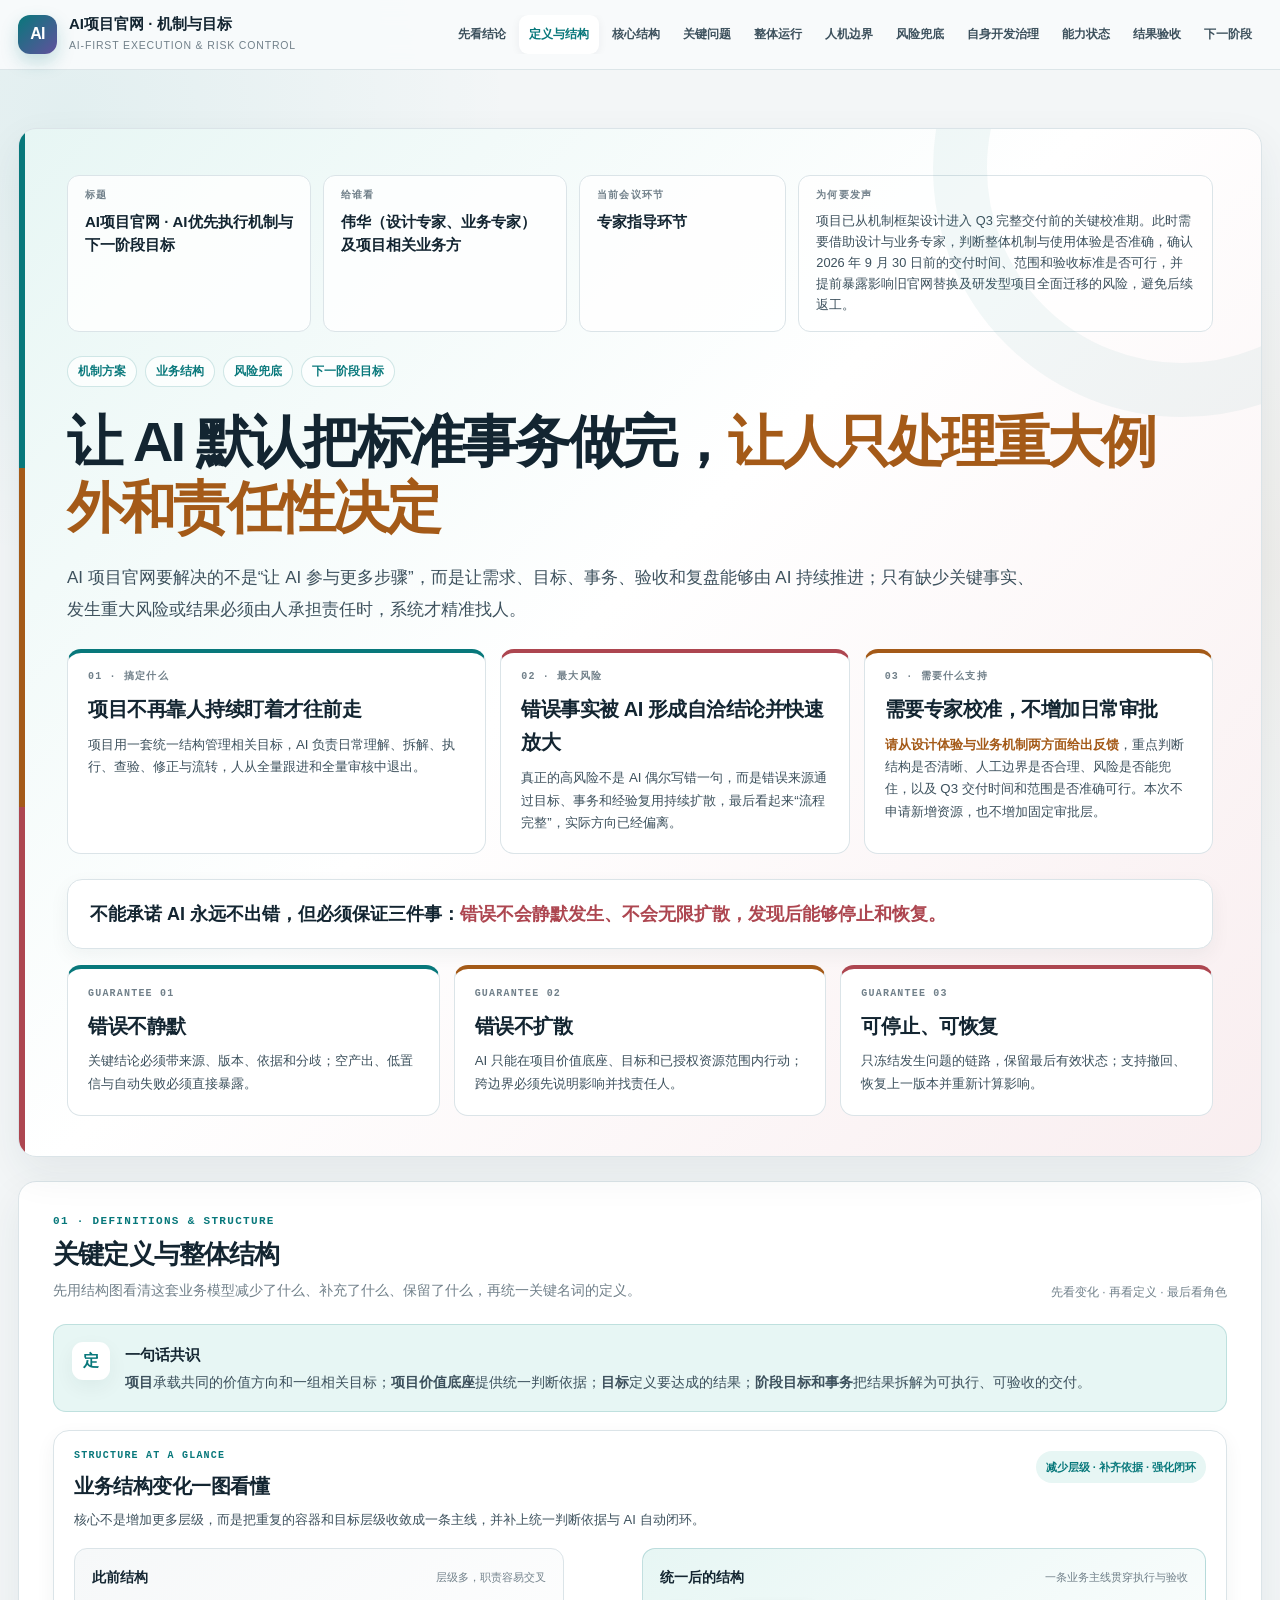
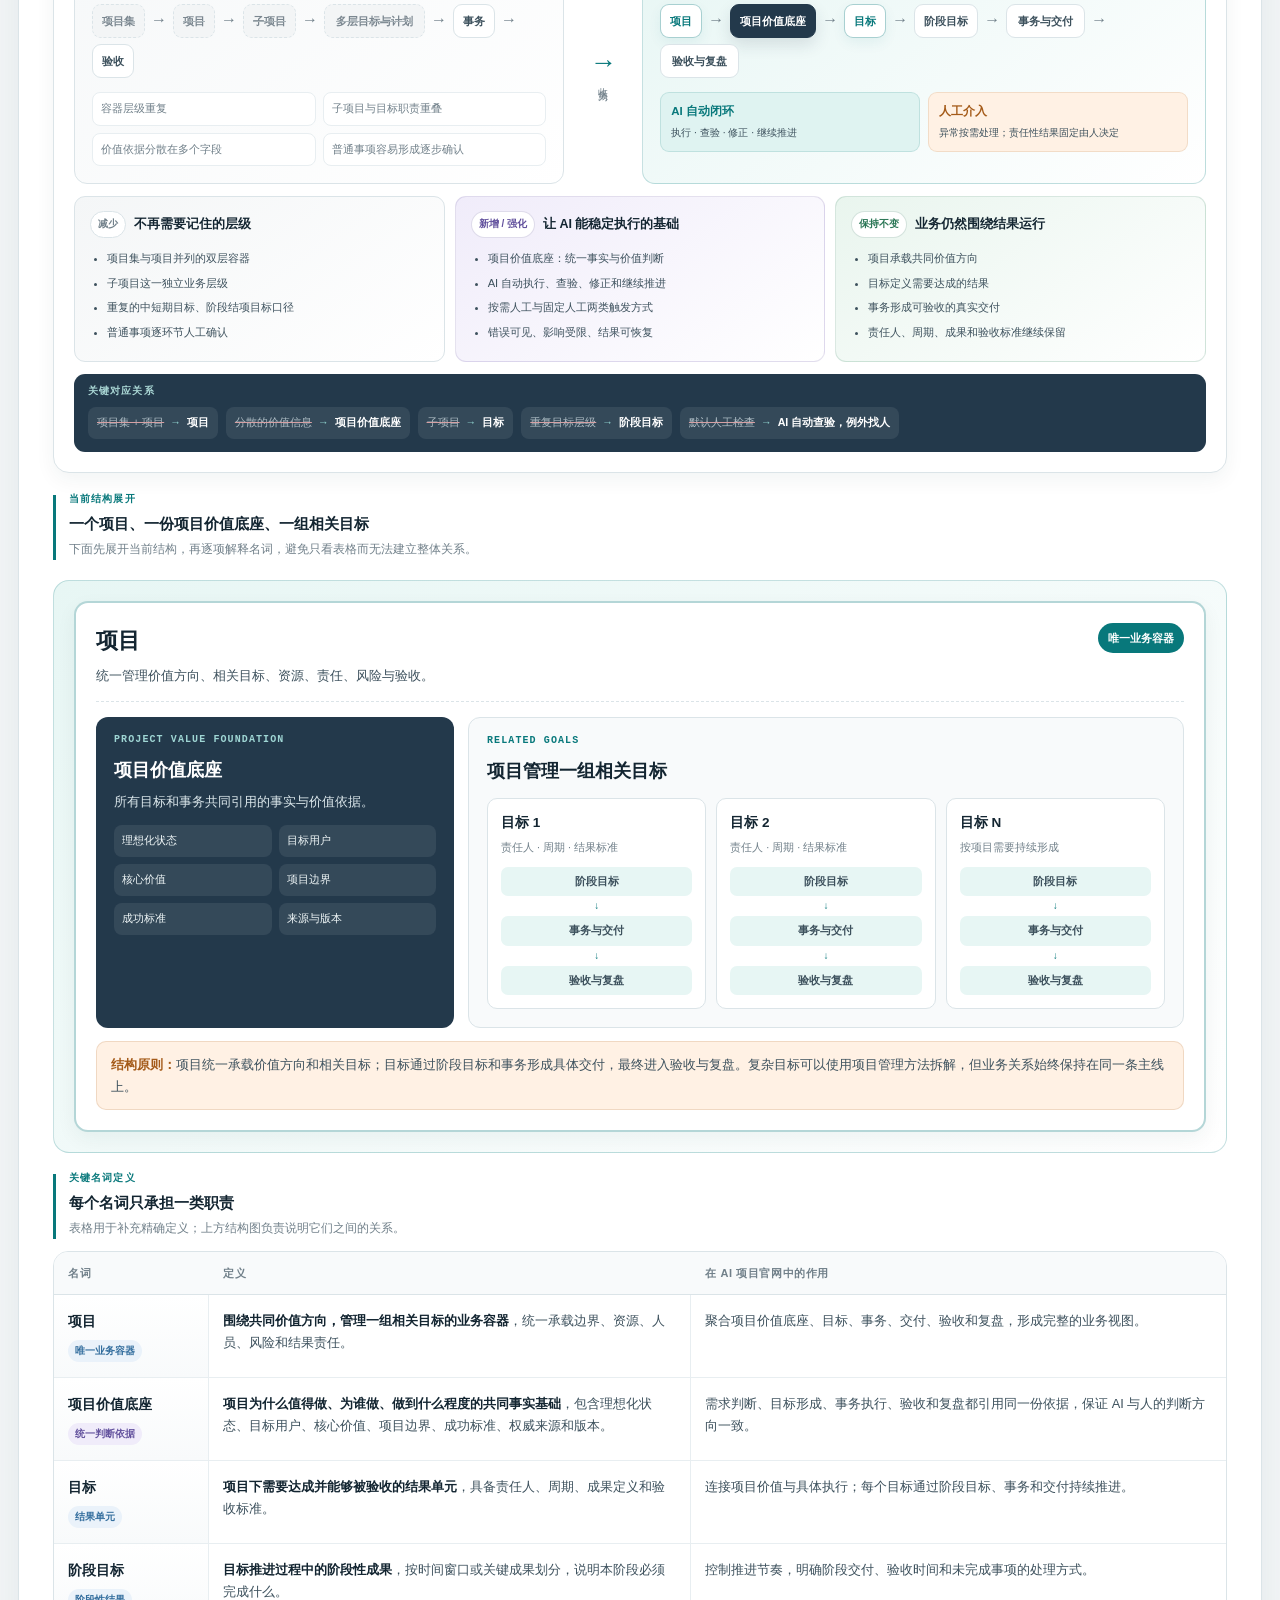
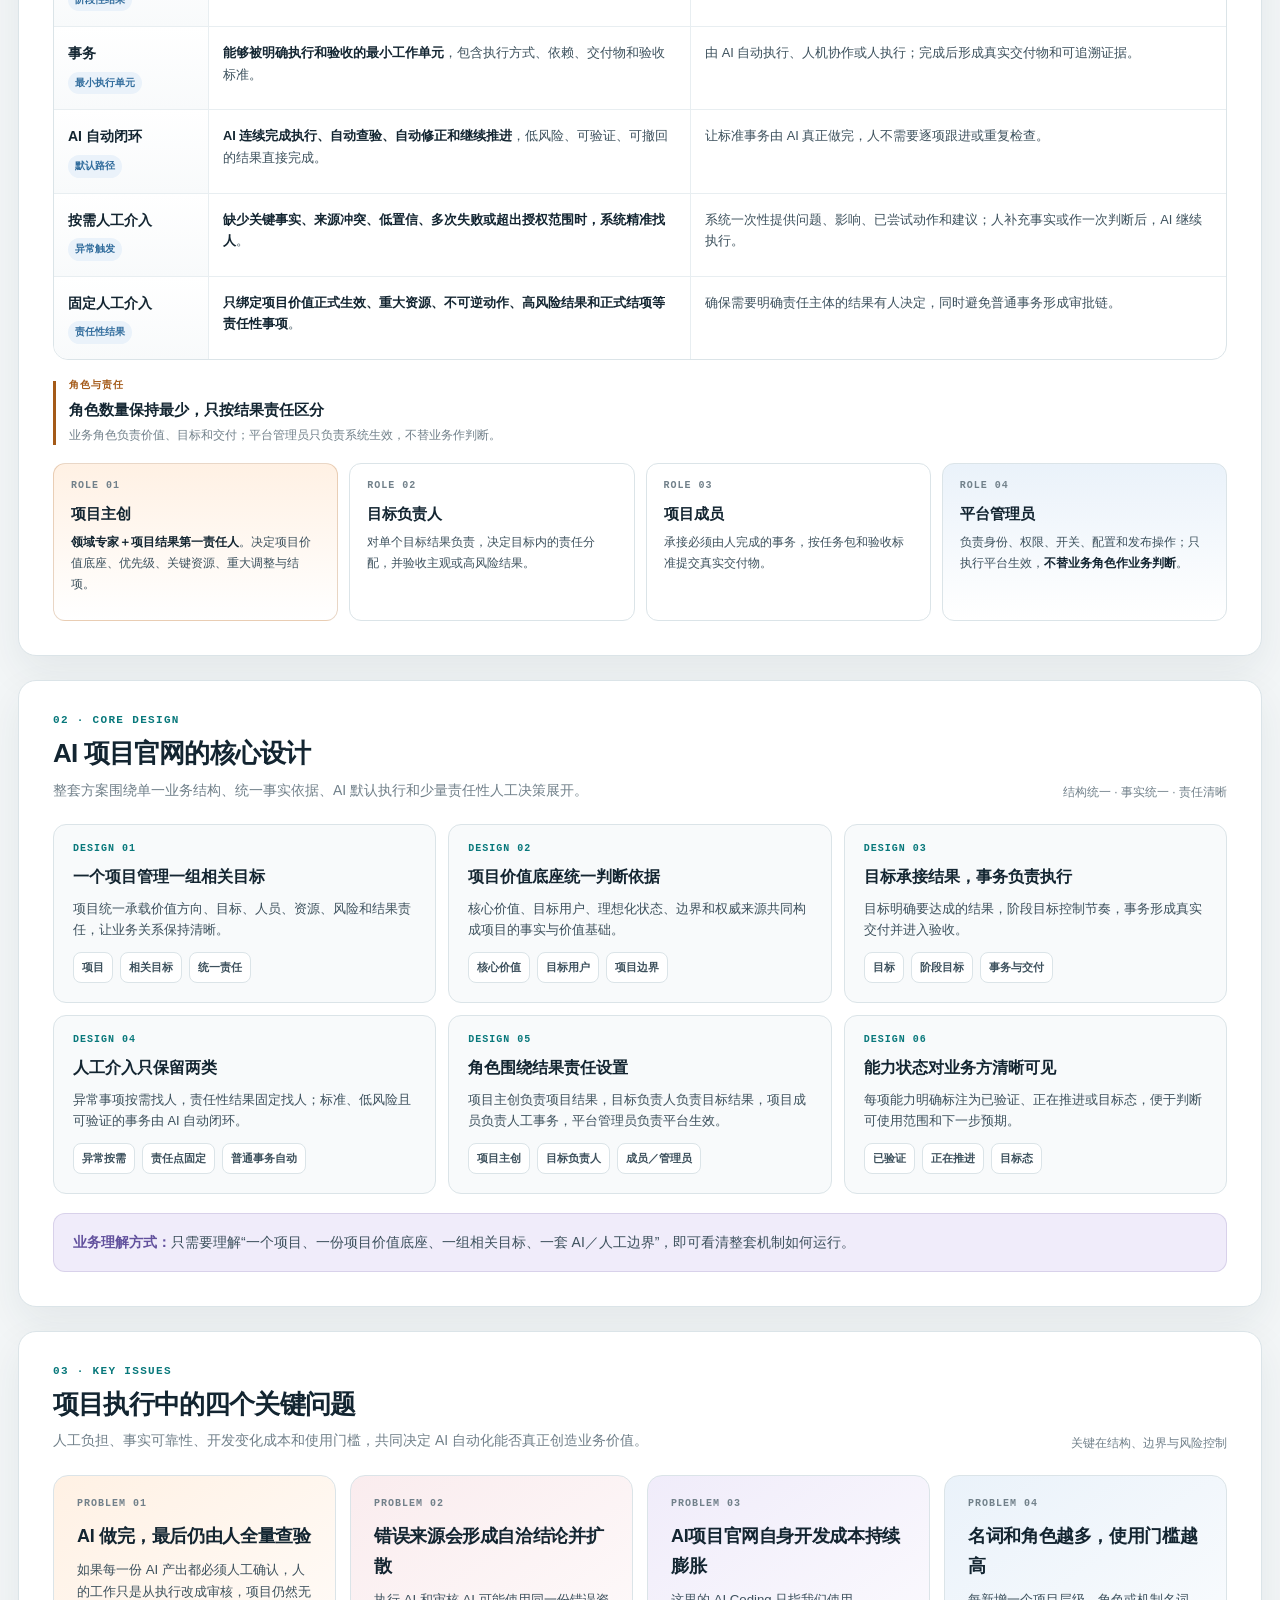
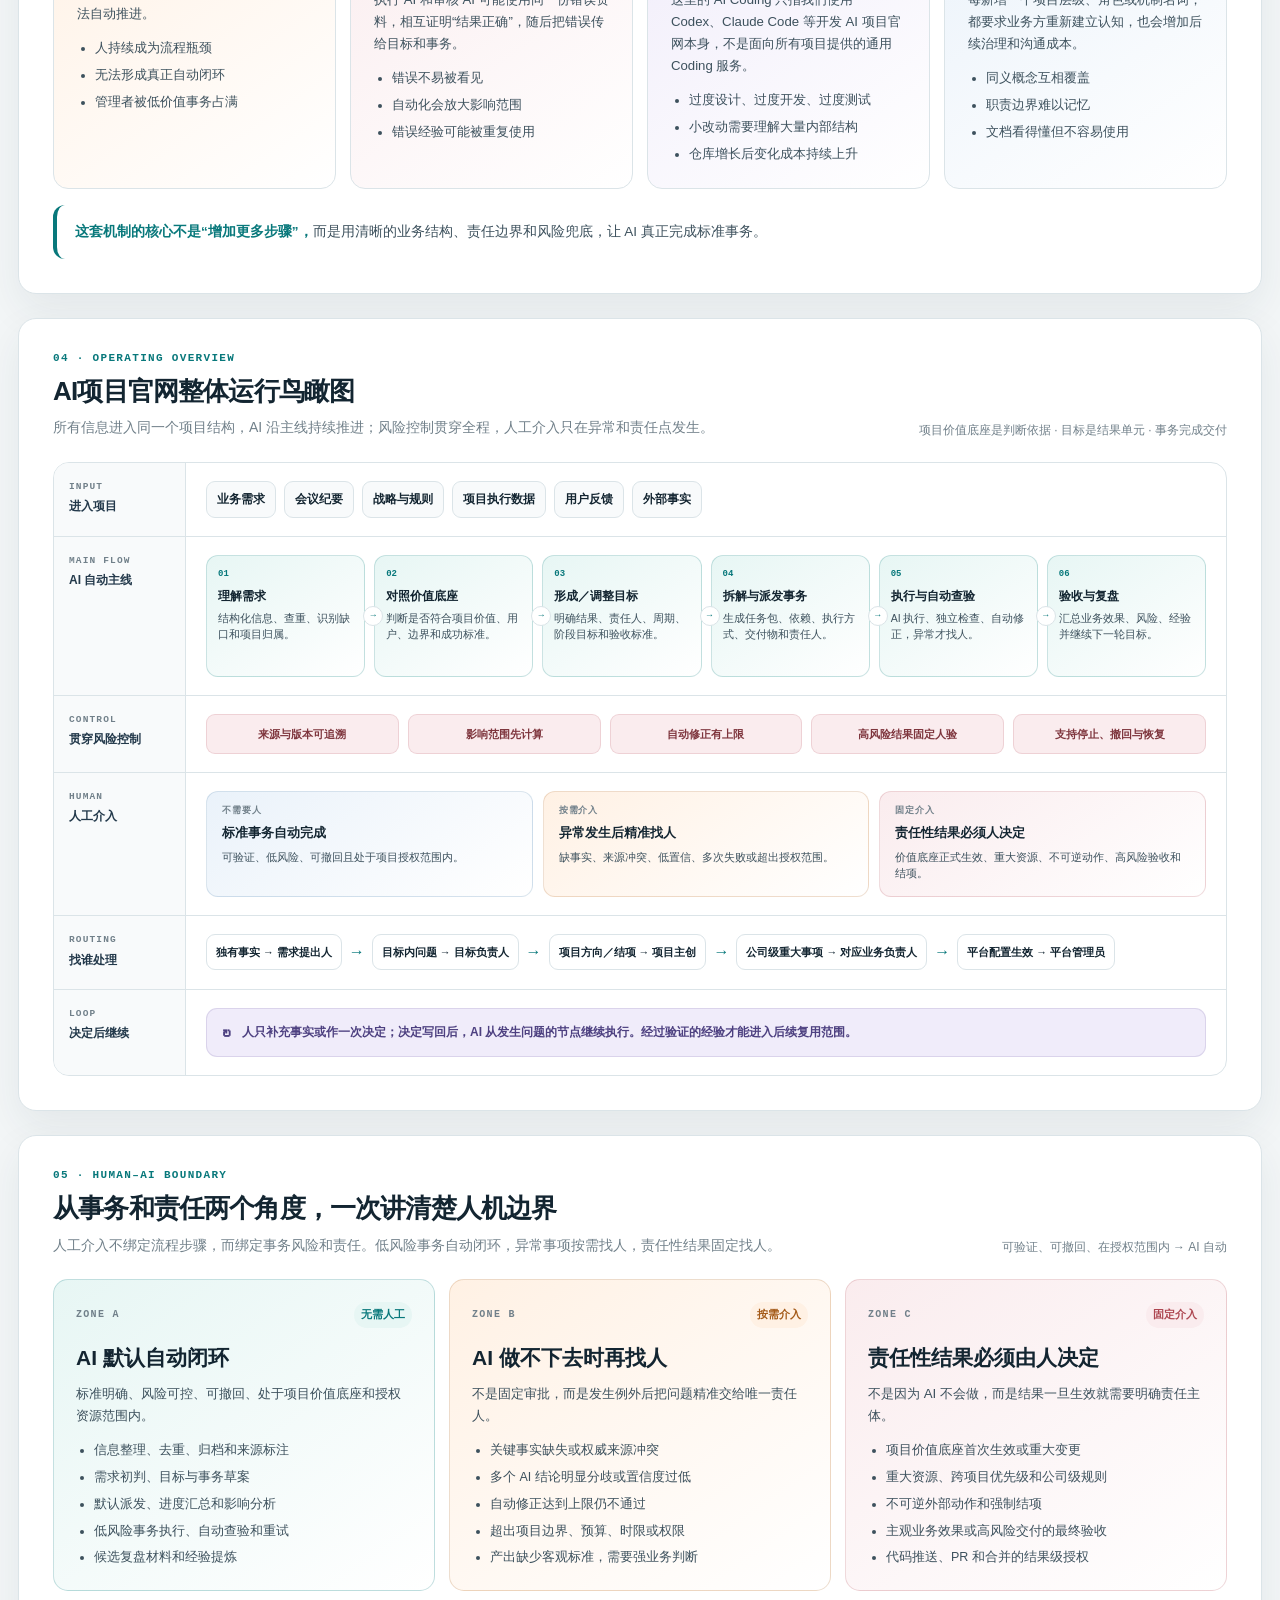
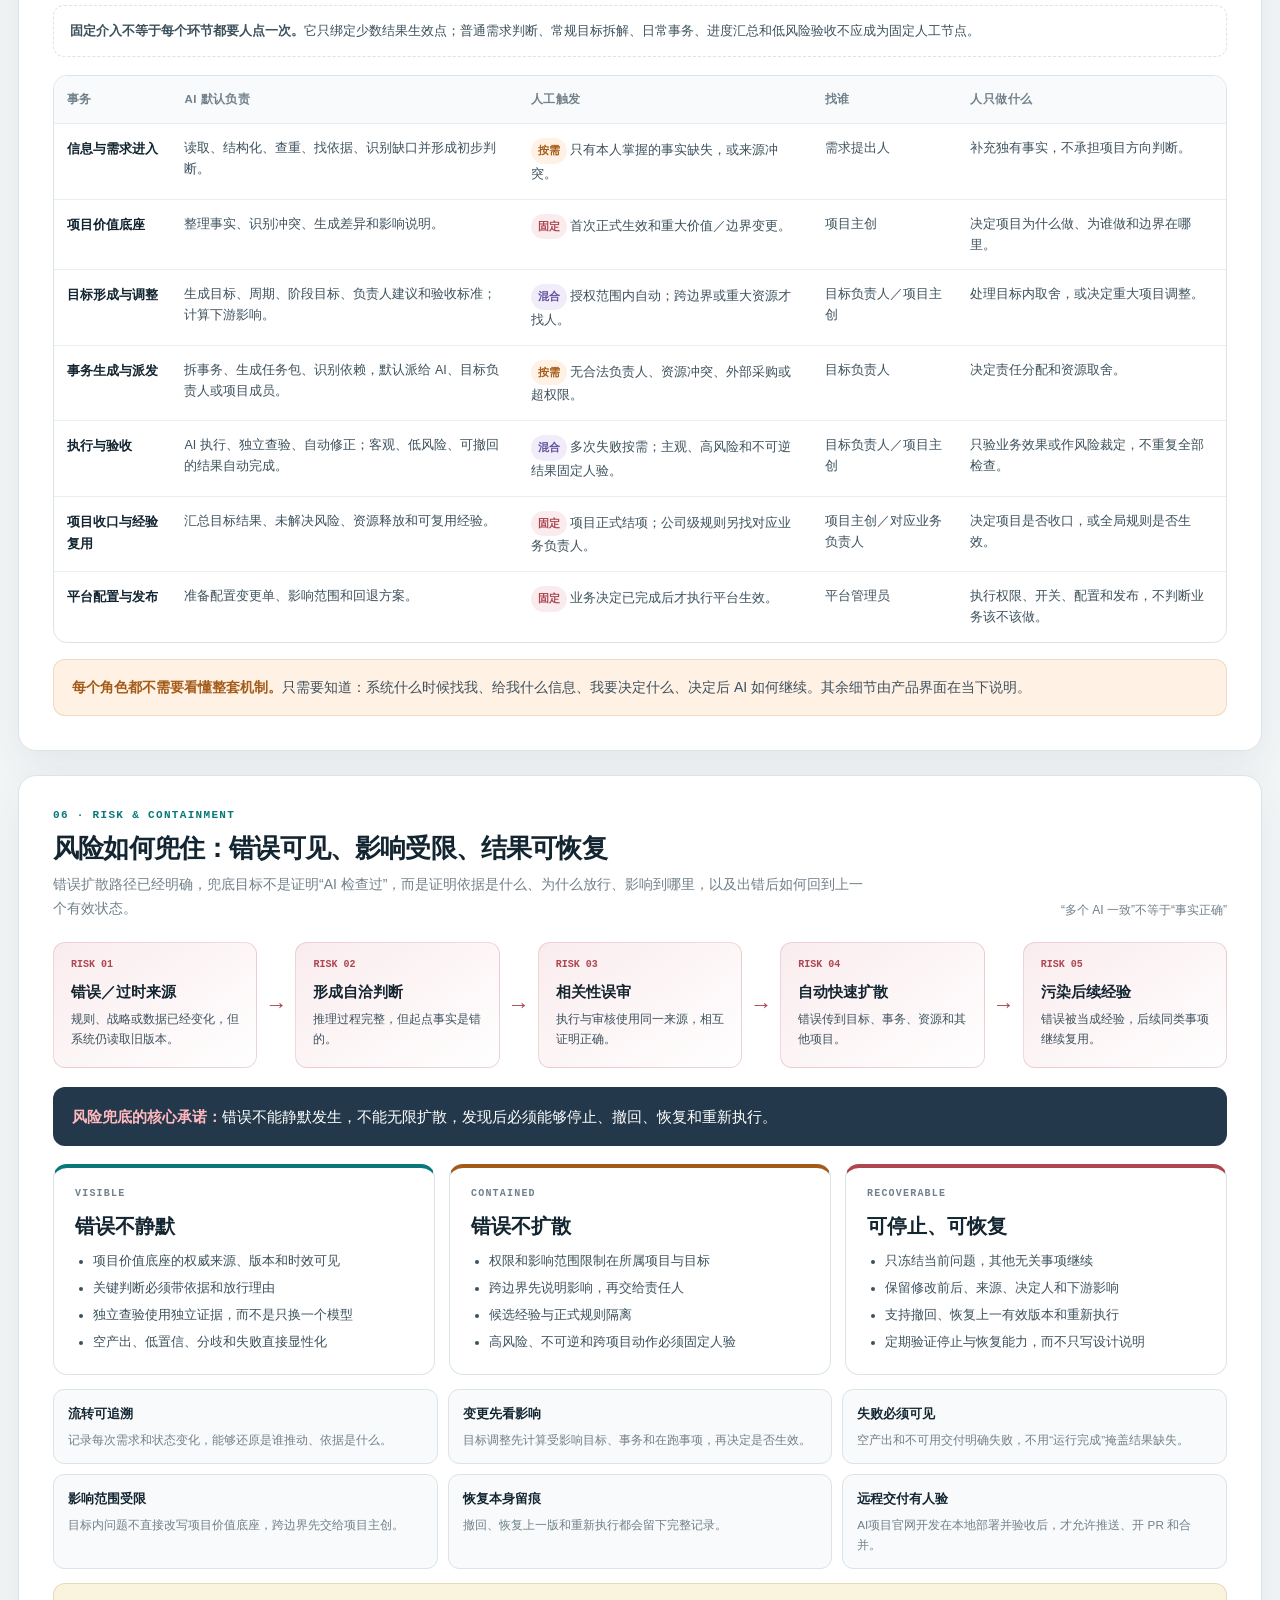
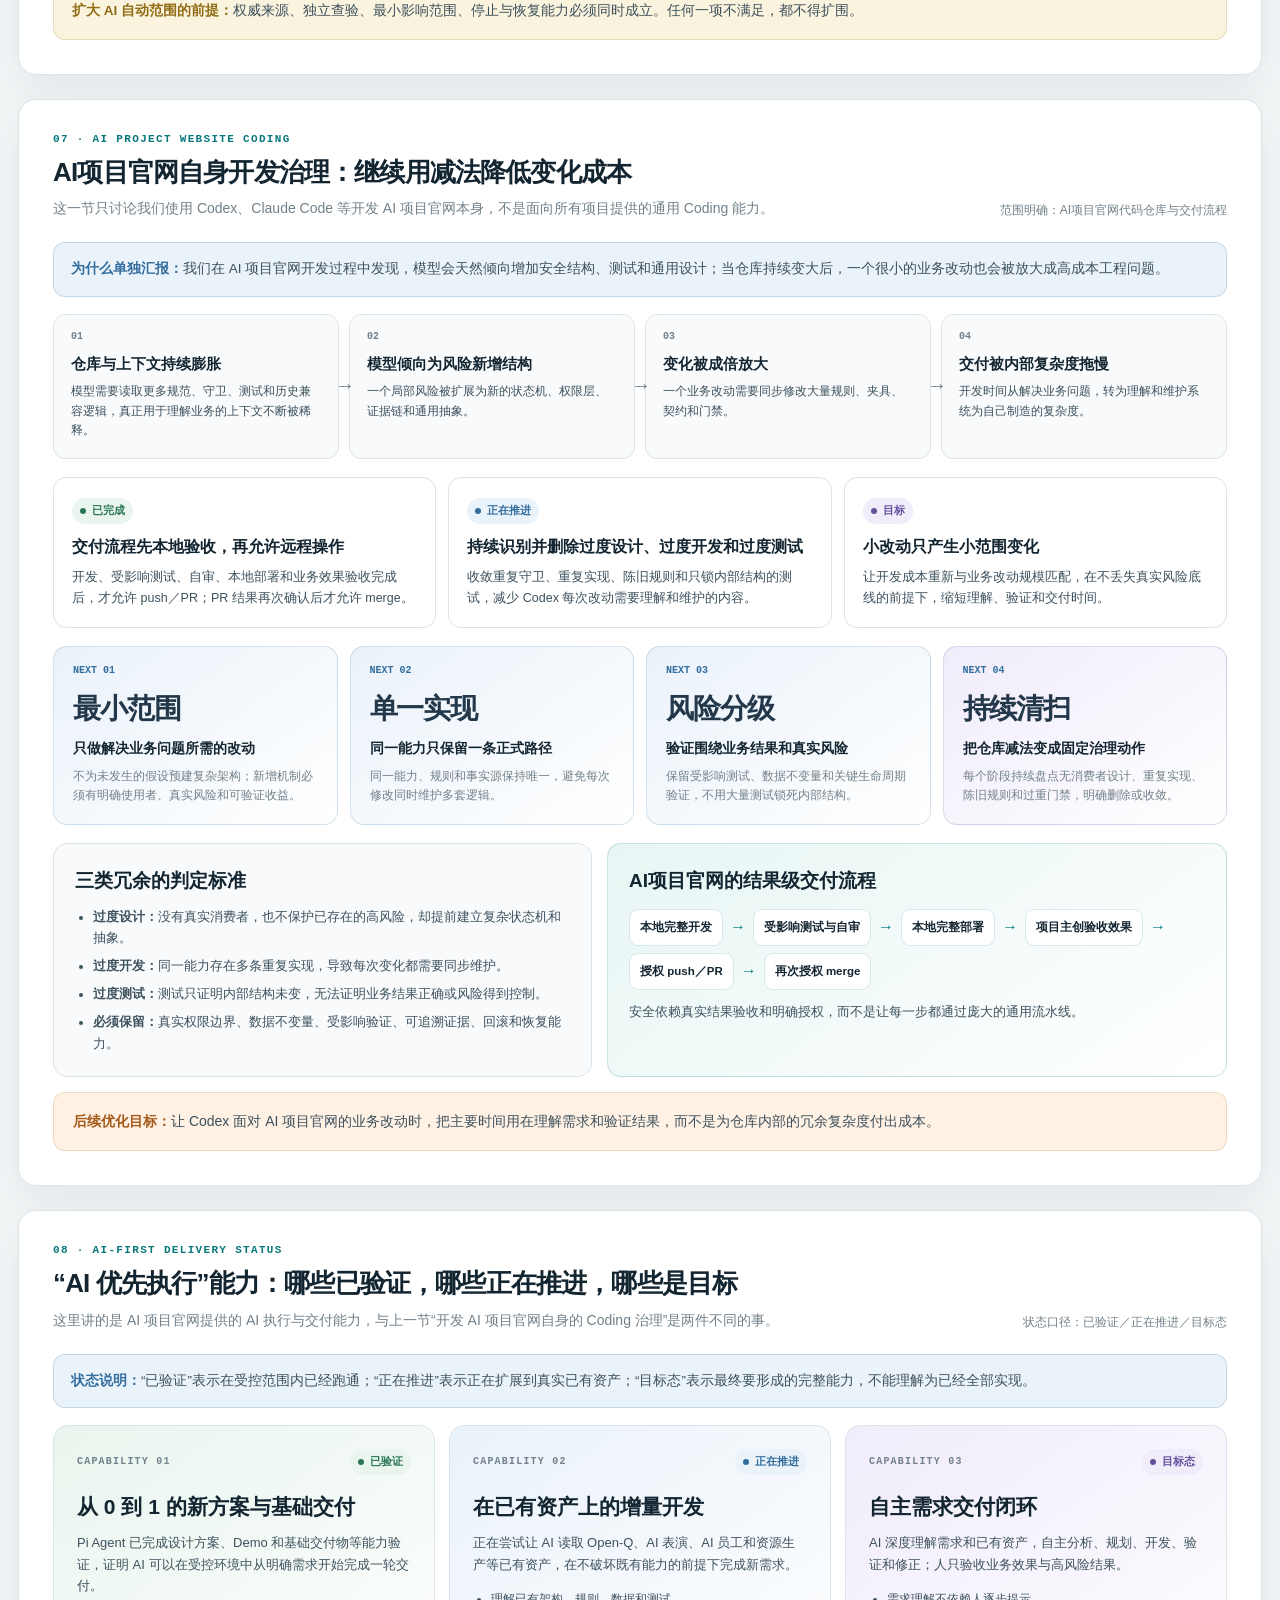
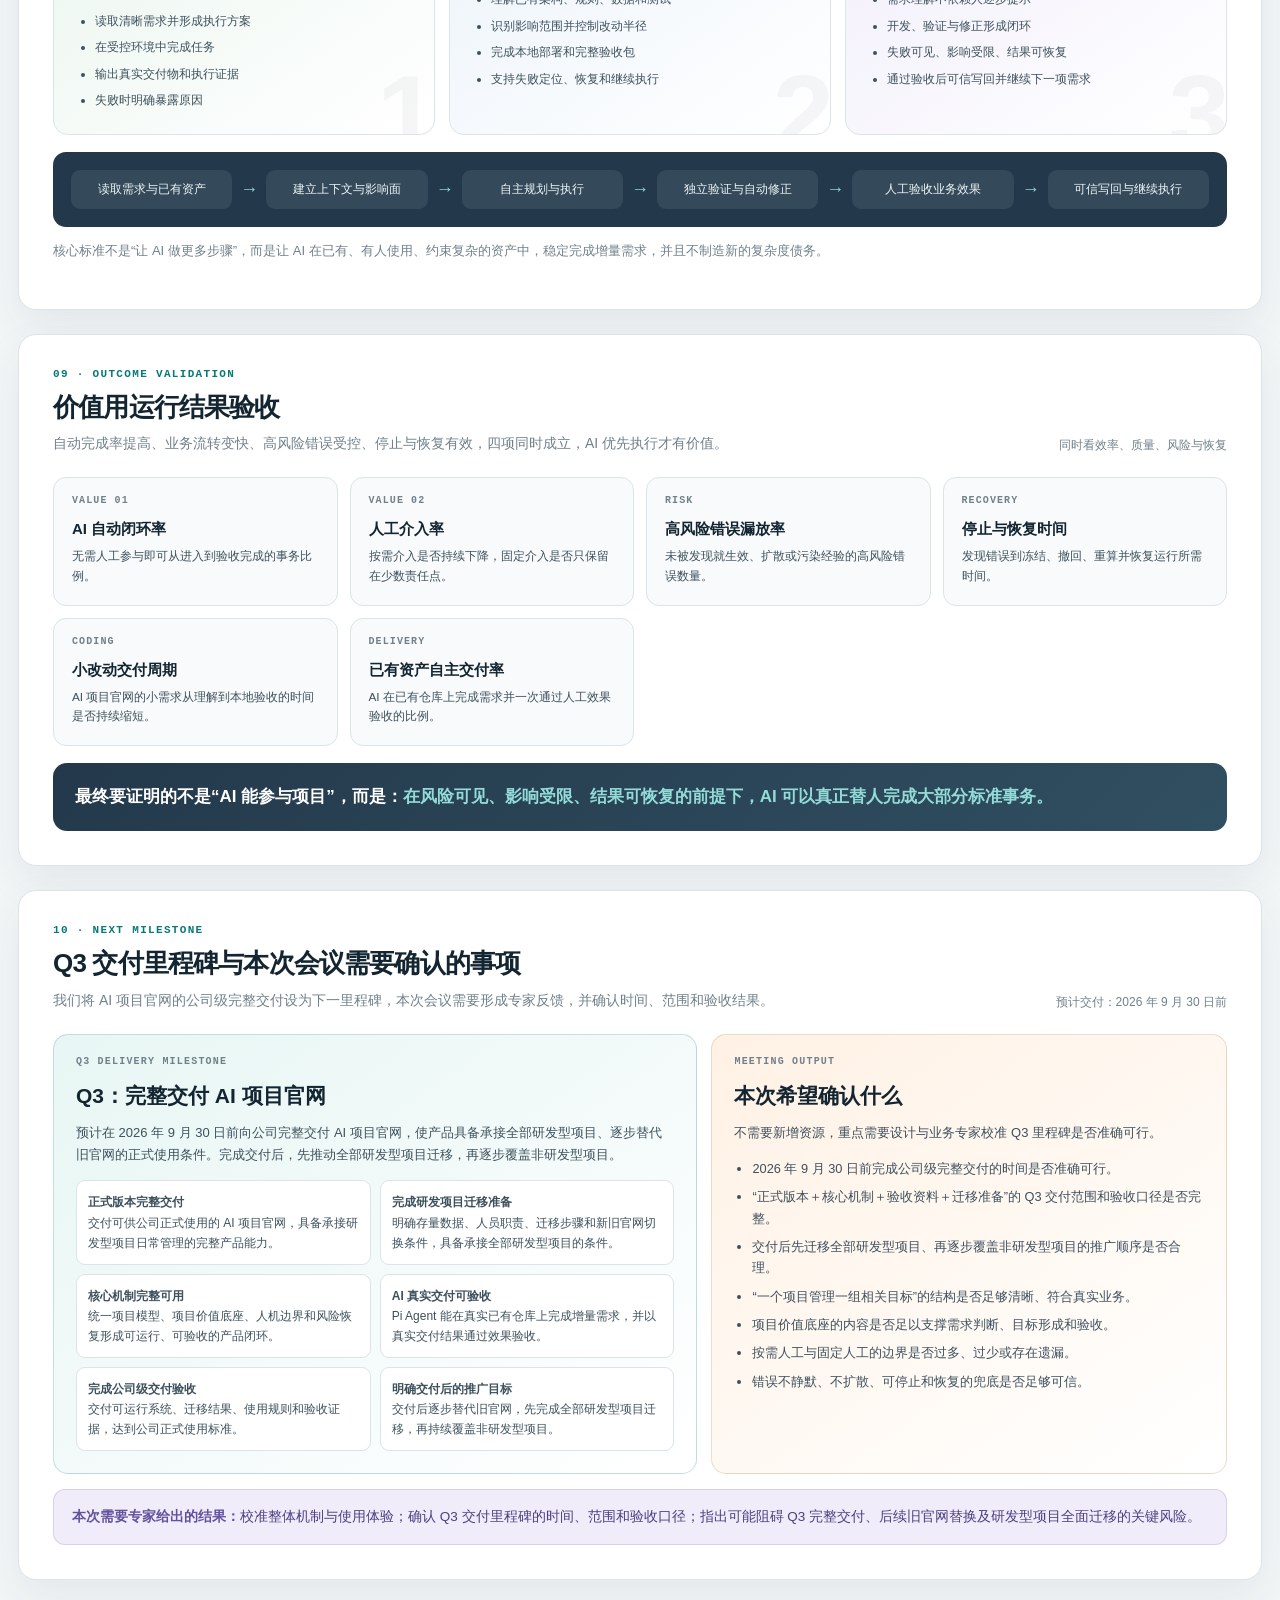
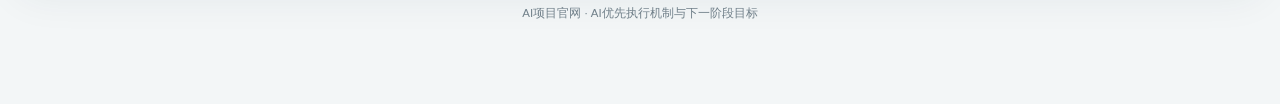
==== commit a02c4e4f: "update report with Q3 delivery milestone" ====
--- a/ai-project-report/index.html
+++ b/ai-project-report/index.html
@@ -1 +1 @@
-<!doctype html><html lang="zh-CN"><head><meta charset="utf-8"><meta name="viewport" content="width=device-width,initial-scale=1"><meta http-equiv="Cache-Control" content="no-cache, no-store, must-revalidate"><meta http-equiv="Pragma" content="no-cache"><meta http-equiv="Expires" content="0"><meta http-equiv="refresh" content="0; url=final-v4.html?build=structure-v4-20260819"><title>AI项目官网｜正在打开报告</title><style>body{font-family:-apple-system,BlinkMacSystemFont,"PingFang SC","Microsoft YaHei",sans-serif;margin:0;background:#f3f6f7;color:#132531;display:grid;place-items:center;min-height:100vh}.box{padding:24px 28px;background:#fff;border:1px solid #dbe4e8;border-radius:16px;box-shadow:0 16px 42px rgba(25,48,61,.075)}</style></head><body><div class="box">正在打开报告…</div><script>location.replace('final-v4.html?build=structure-v4-20260819')</script></body></html>+<!doctype html><html lang="zh-CN"><head><meta charset="utf-8"><meta name="viewport" content="width=device-width,initial-scale=1"><meta http-equiv="Cache-Control" content="no-cache, no-store, must-revalidate"><meta http-equiv="Pragma" content="no-cache"><meta http-equiv="Expires" content="0"><meta http-equiv="refresh" content="0; url=final-v4.html?build=q3-guidance-20260819"><title>AI项目官网｜正在打开报告</title><style>body{font-family:-apple-system,BlinkMacSystemFont,"PingFang SC","Microsoft YaHei",sans-serif;margin:0;background:#f3f6f7;color:#132531;display:grid;place-items:center;min-height:100vh}.box{padding:24px 28px;background:#fff;border:1px solid #dbe4e8;border-radius:16px;box-shadow:0 16px 42px rgba(25,48,61,.075)}</style></head><body><div class="box">正在打开报告…</div><script>location.replace('final-v4.html?build=q3-guidance-20260819')</script></body></html>
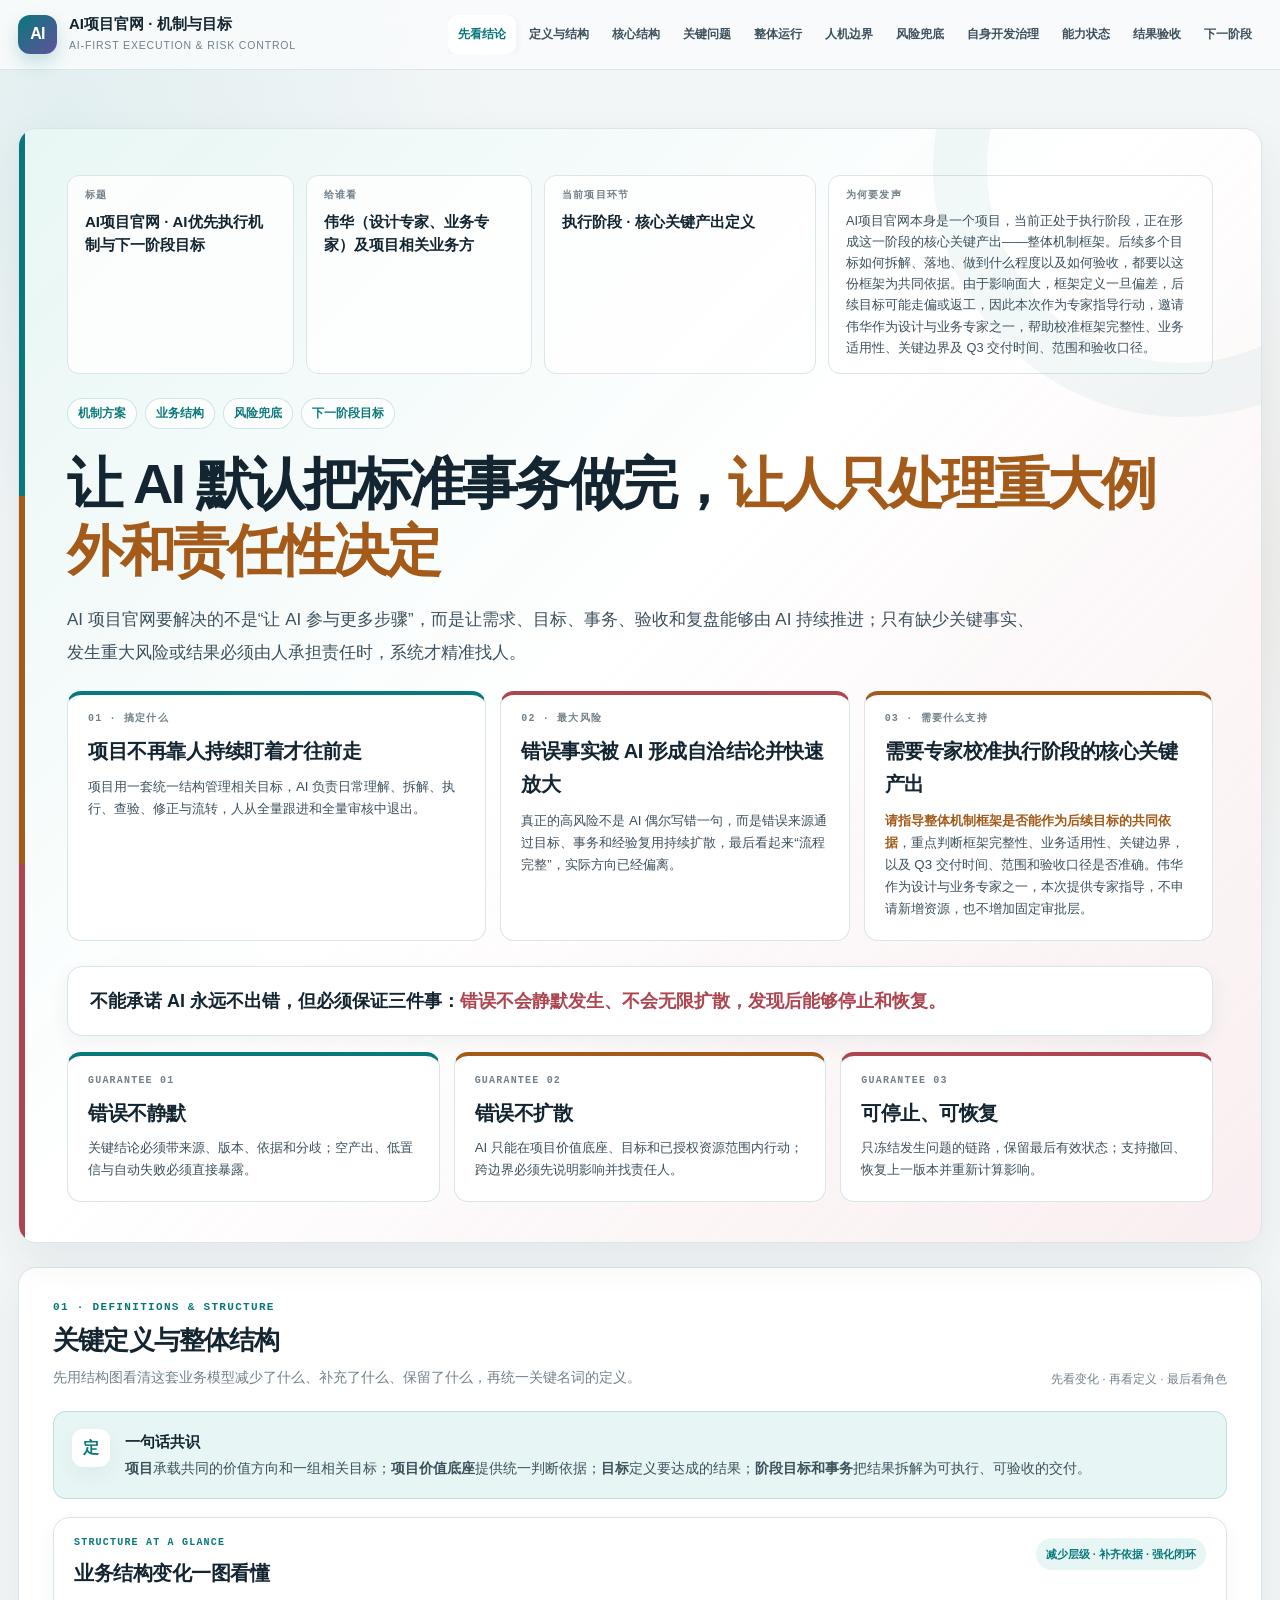
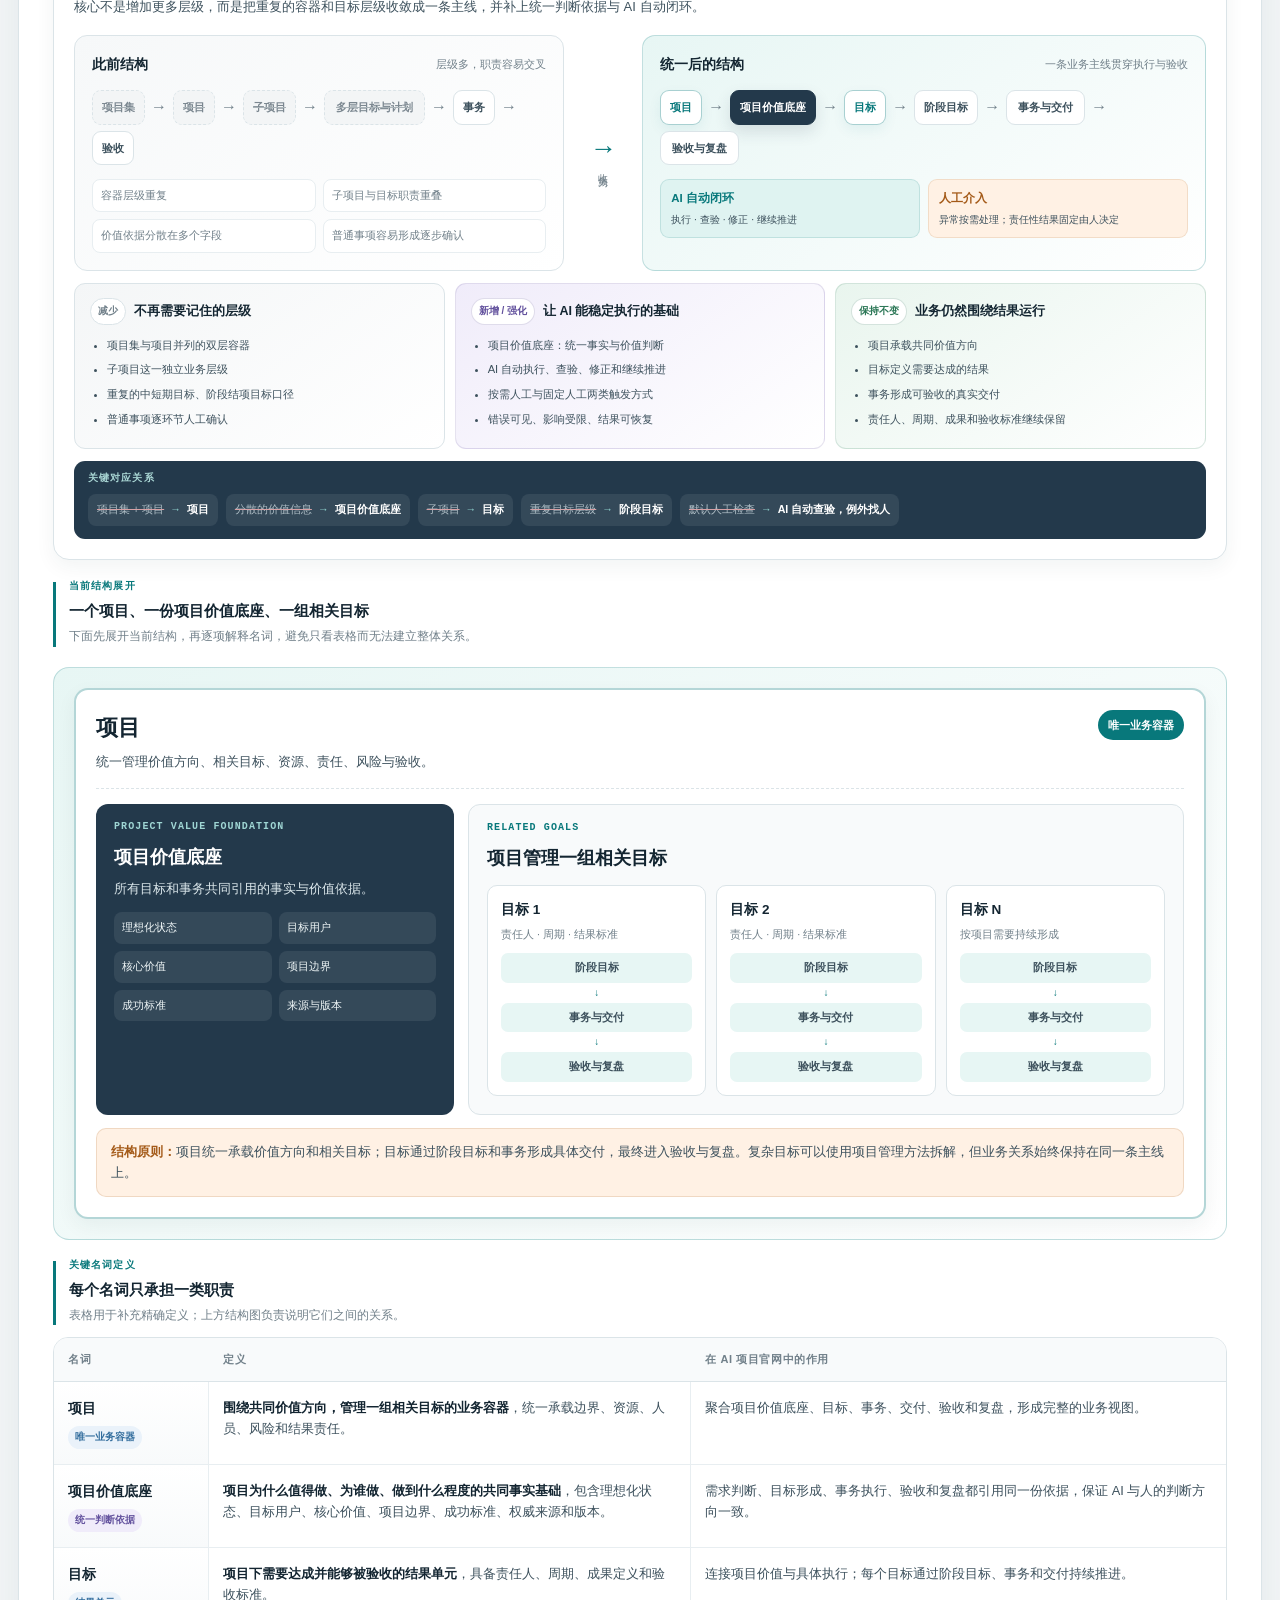
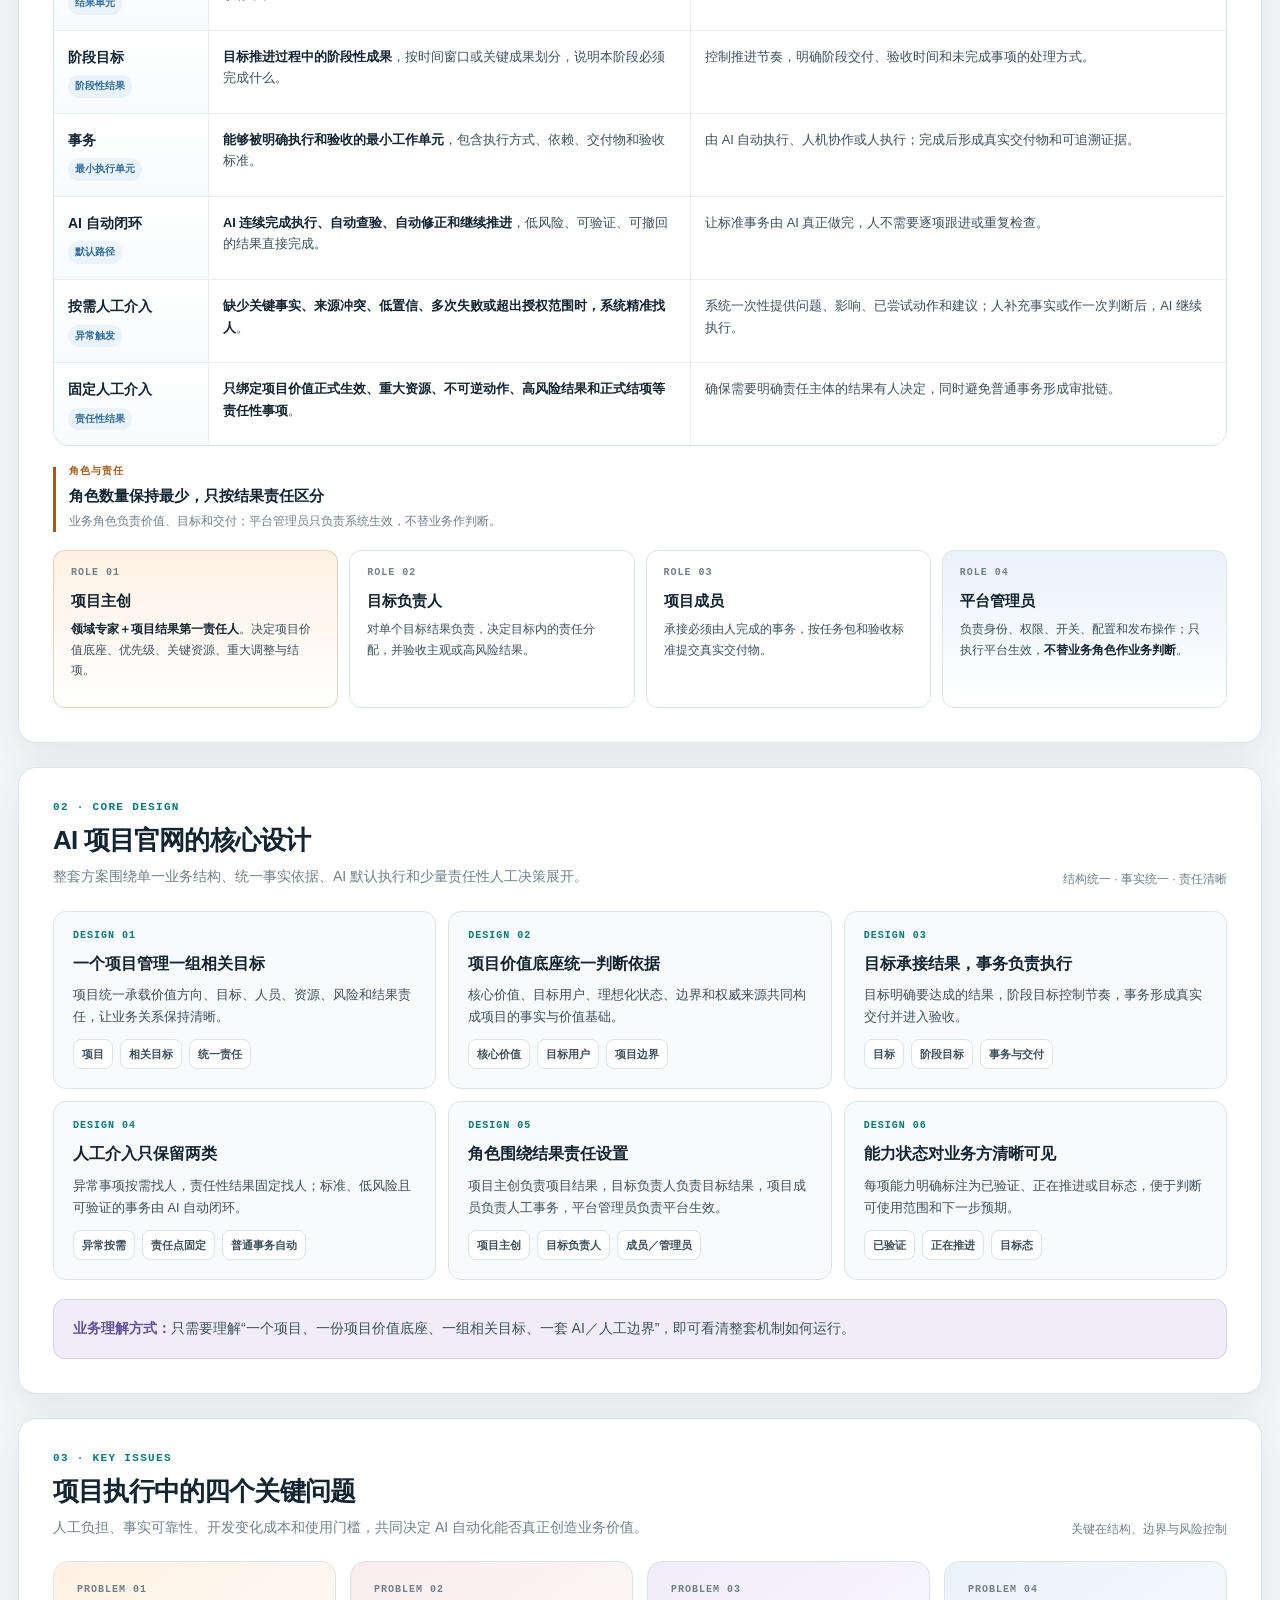
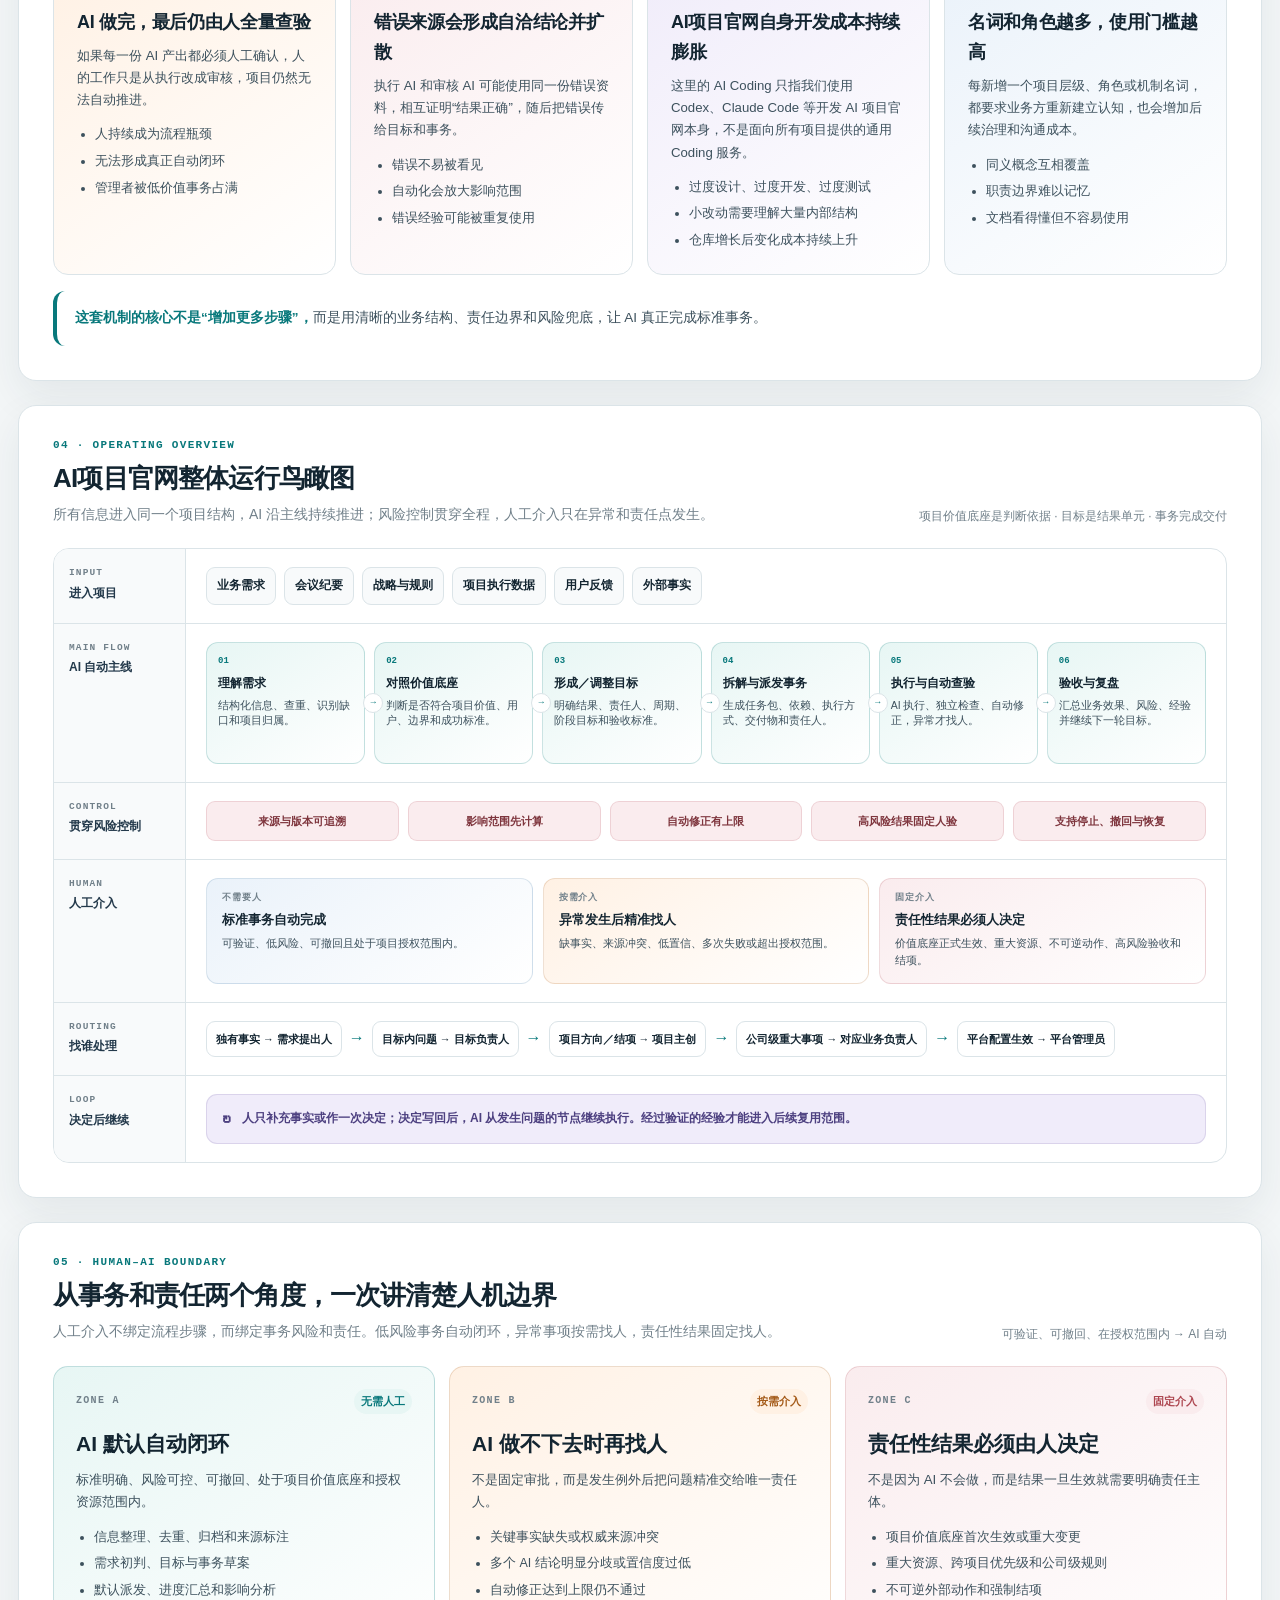
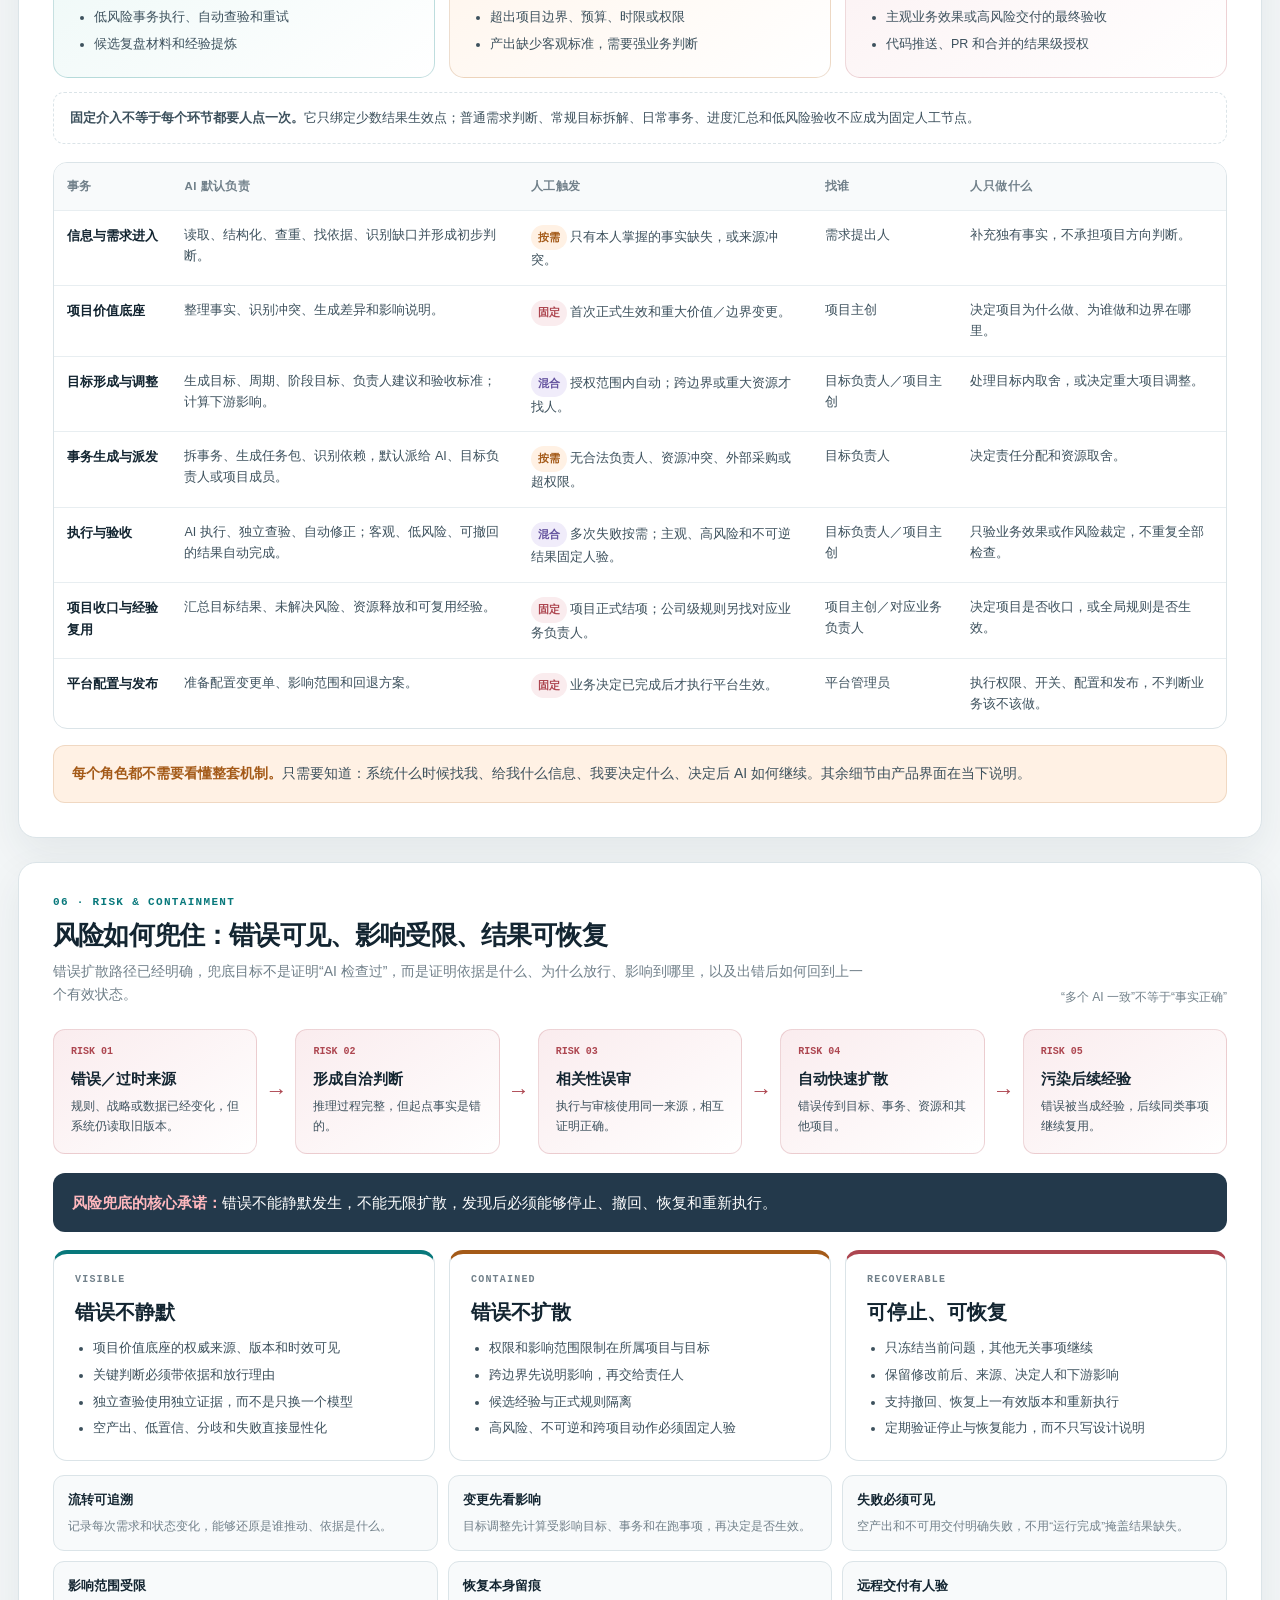
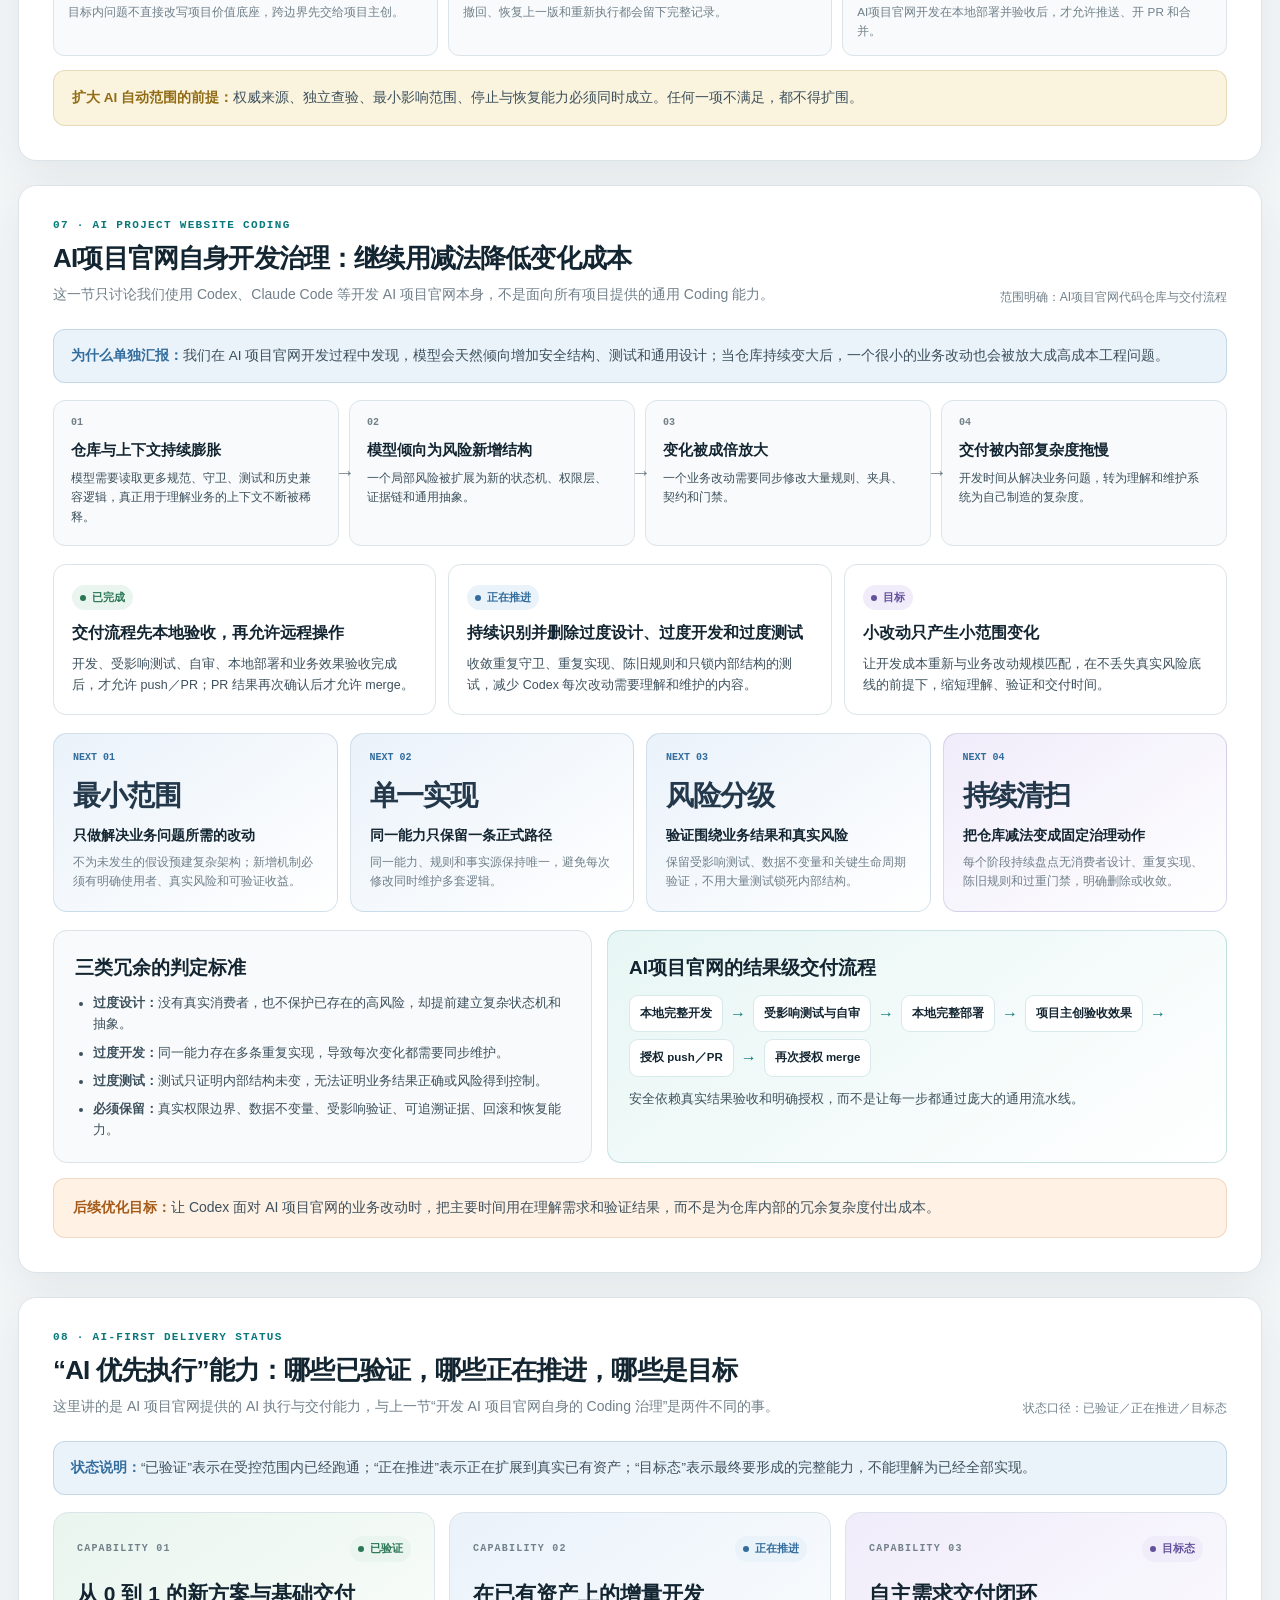
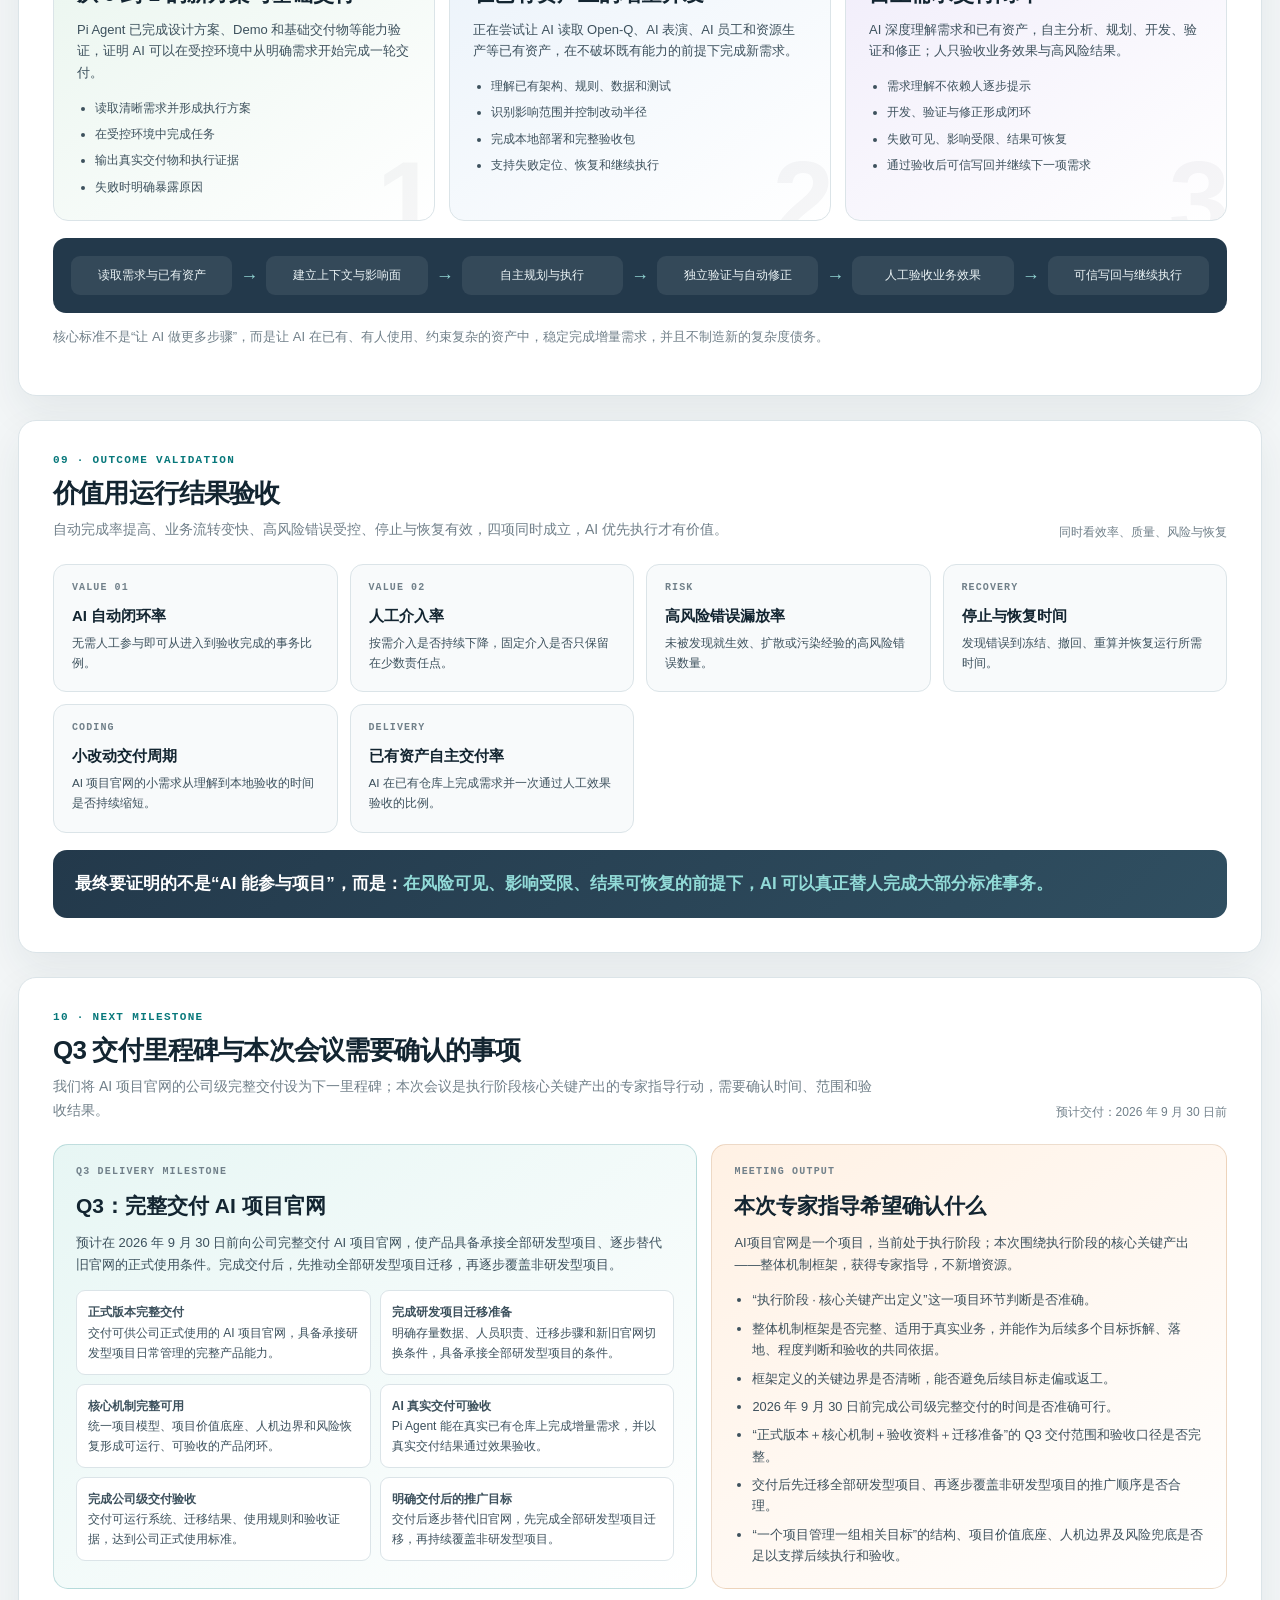
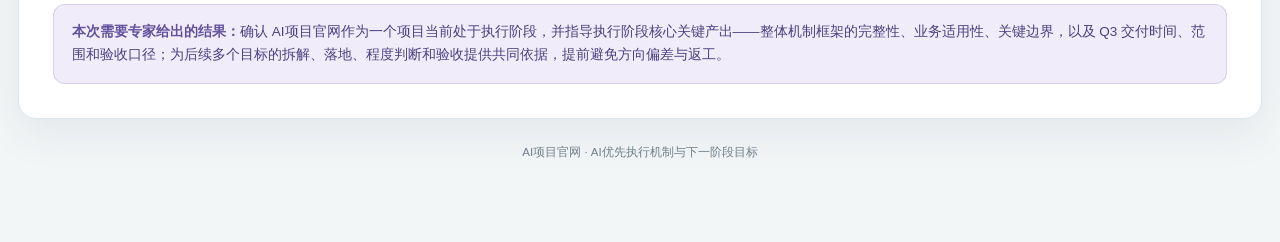
==== commit e4ddc4e8: "clarify execution phase core output" ====
--- a/ai-project-report/index.html
+++ b/ai-project-report/index.html
@@ -1 +1 @@
-<!doctype html><html lang="zh-CN"><head><meta charset="utf-8"><meta name="viewport" content="width=device-width,initial-scale=1"><meta http-equiv="Cache-Control" content="no-cache, no-store, must-revalidate"><meta http-equiv="Pragma" content="no-cache"><meta http-equiv="Expires" content="0"><meta http-equiv="refresh" content="0; url=final-v4.html?build=q3-guidance-20260819"><title>AI项目官网｜正在打开报告</title><style>body{font-family:-apple-system,BlinkMacSystemFont,"PingFang SC","Microsoft YaHei",sans-serif;margin:0;background:#f3f6f7;color:#132531;display:grid;place-items:center;min-height:100vh}.box{padding:24px 28px;background:#fff;border:1px solid #dbe4e8;border-radius:16px;box-shadow:0 16px 42px rgba(25,48,61,.075)}</style></head><body><div class="box">正在打开报告…</div><script>location.replace('final-v4.html?build=q3-guidance-20260819')</script></body></html>
+<!doctype html><html lang="zh-CN"><head><meta charset="utf-8"><meta name="viewport" content="width=device-width,initial-scale=1"><meta http-equiv="Cache-Control" content="no-cache, no-store, must-revalidate"><meta http-equiv="Pragma" content="no-cache"><meta http-equiv="Expires" content="0"><meta http-equiv="refresh" content="0; url=final-v4.html?build=execution-core-output-20260819"><title>AI项目官网｜正在打开报告</title><style>body{font-family:-apple-system,BlinkMacSystemFont,"PingFang SC","Microsoft YaHei",sans-serif;margin:0;background:#f3f6f7;color:#132531;display:grid;place-items:center;min-height:100vh}.box{padding:24px 28px;background:#fff;border:1px solid #dbe4e8;border-radius:16px;box-shadow:0 16px 42px rgba(25,48,61,.075)}</style></head><body><div class="box">正在打开报告…</div><script>location.replace('final-v4.html?build=execution-core-output-20260819')</script></body></html>
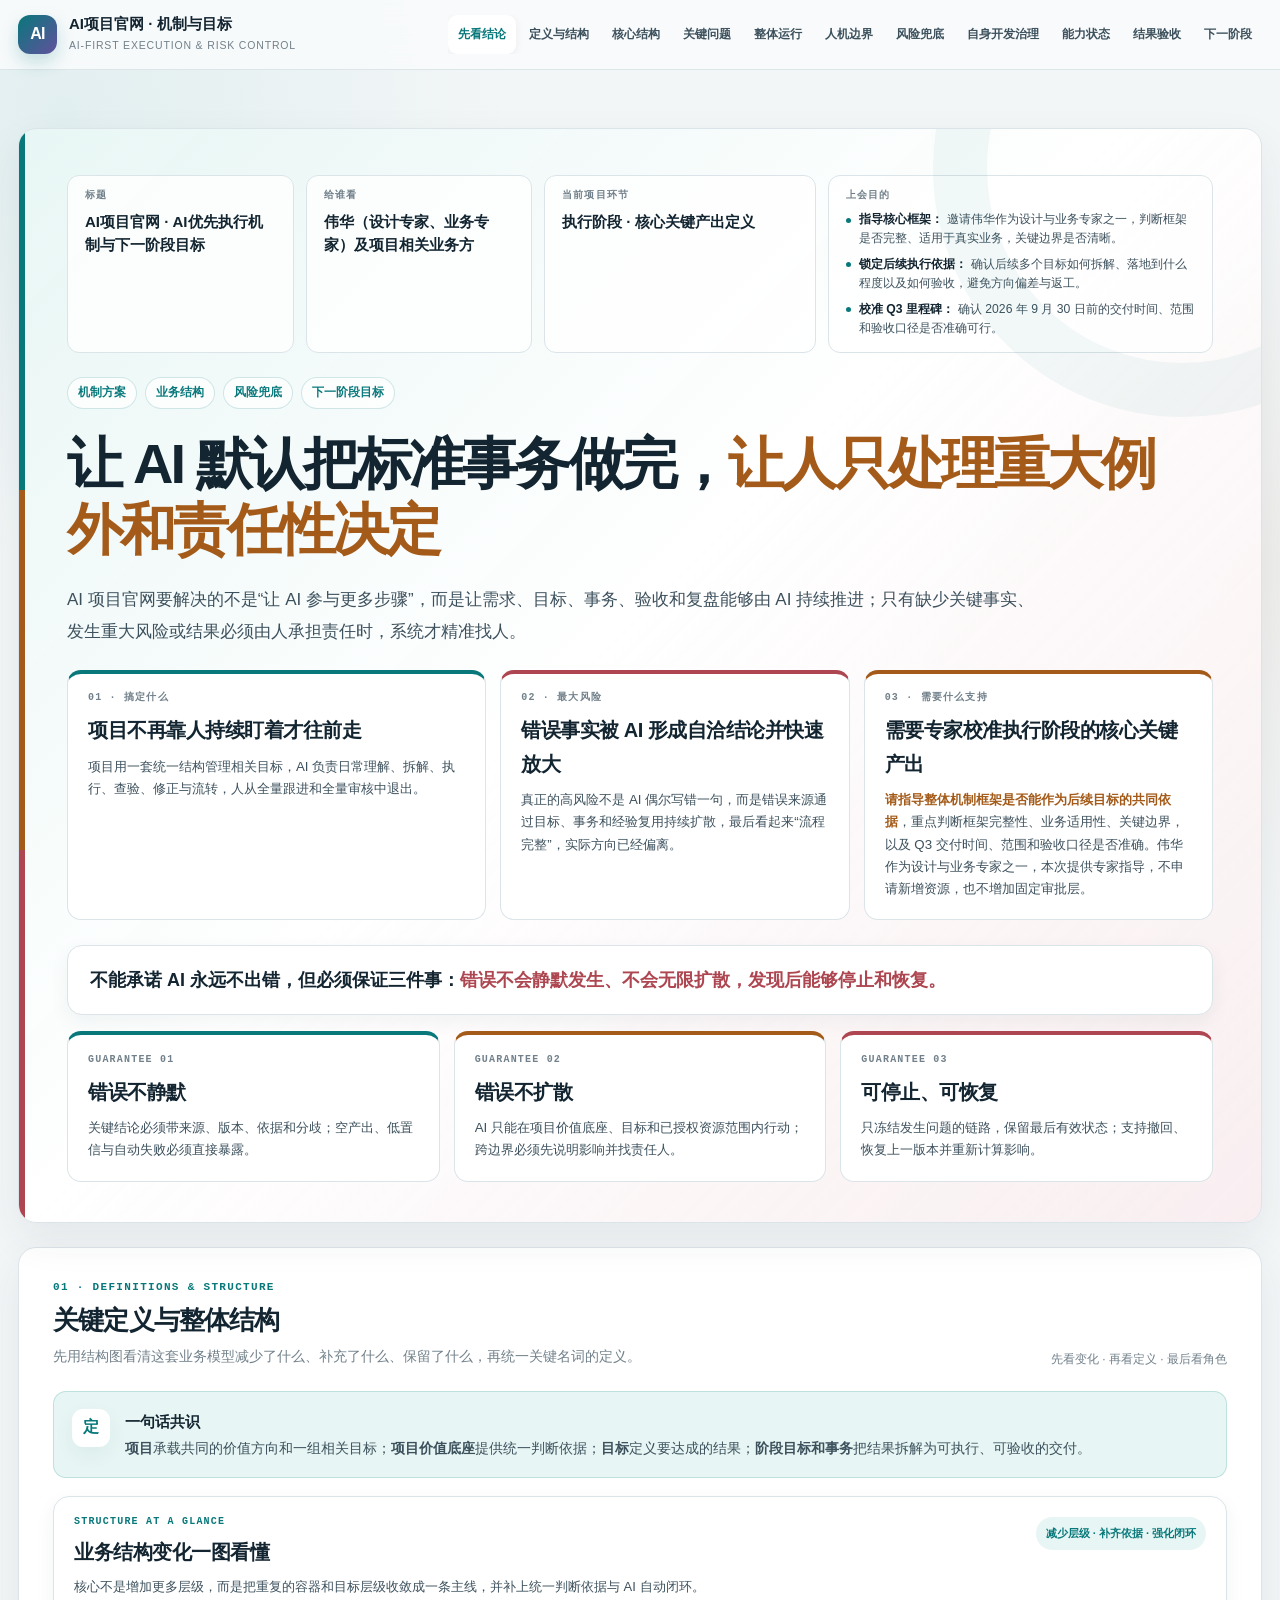
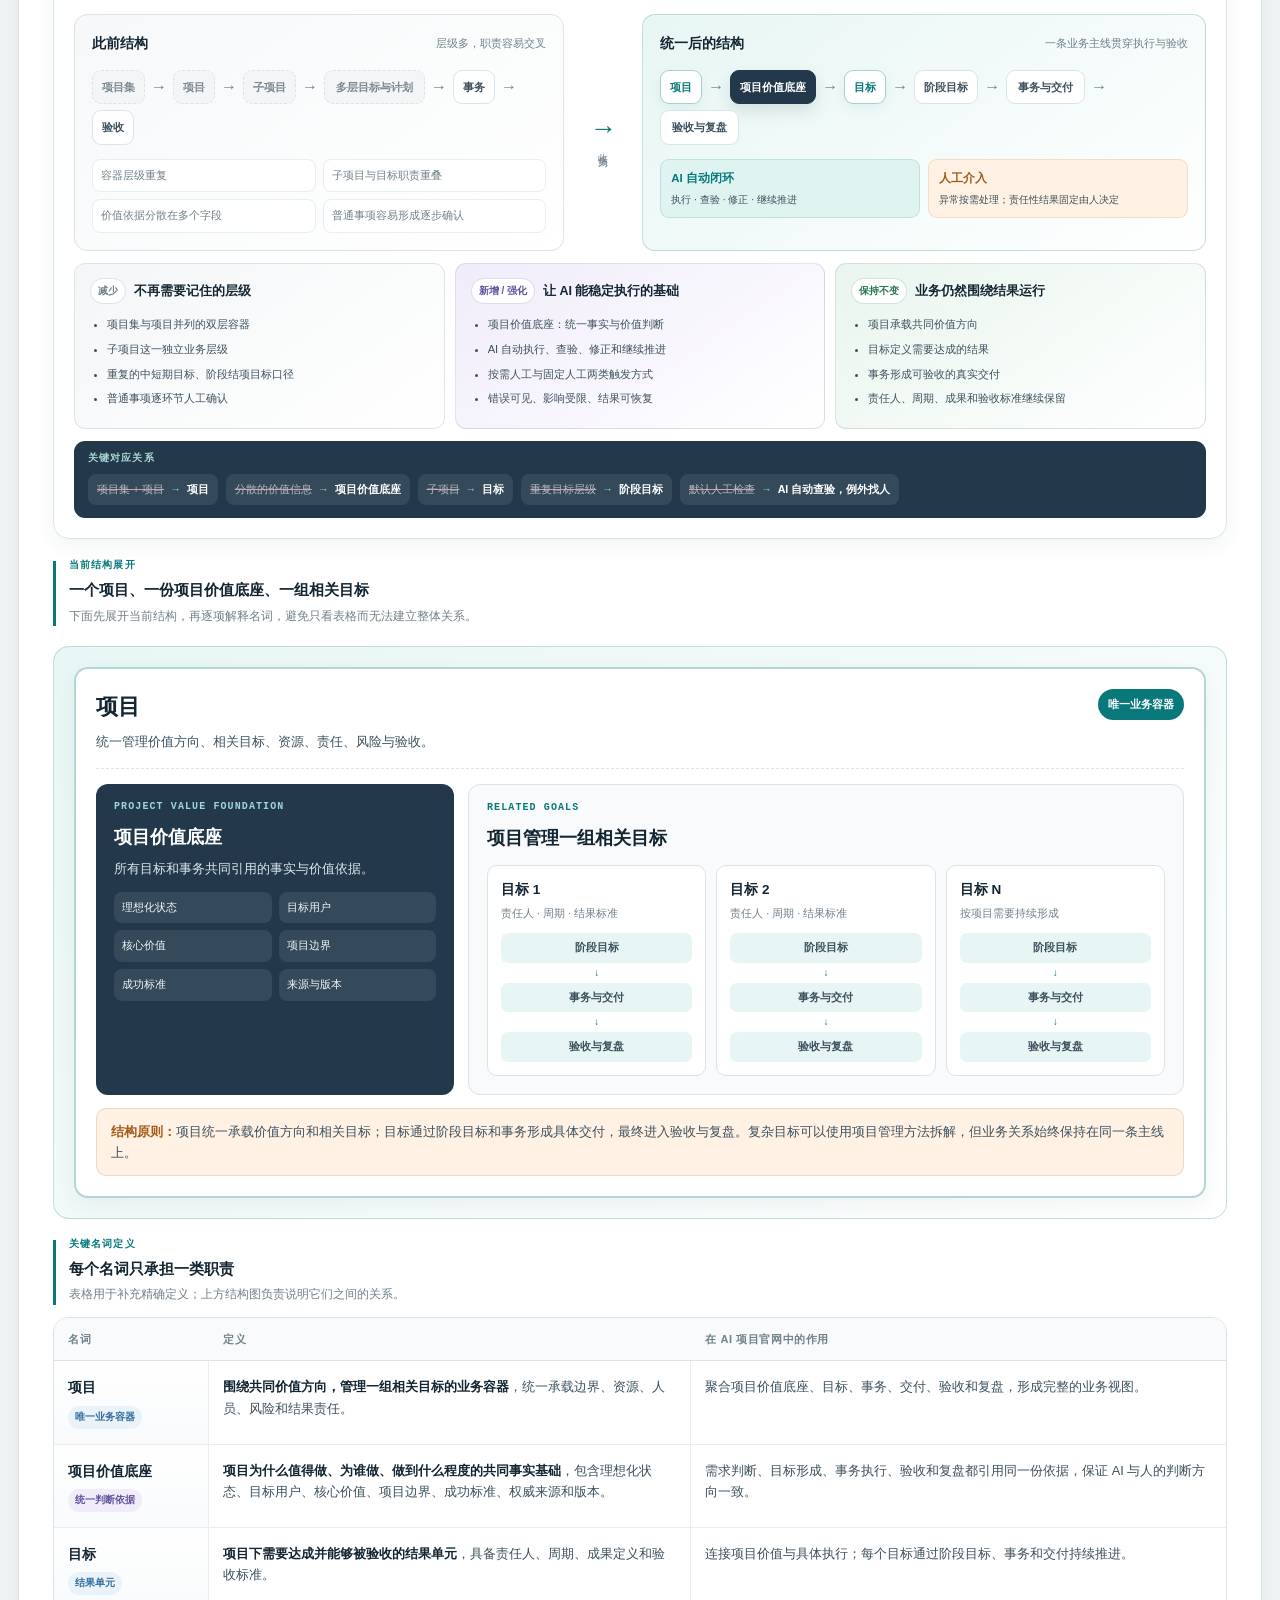
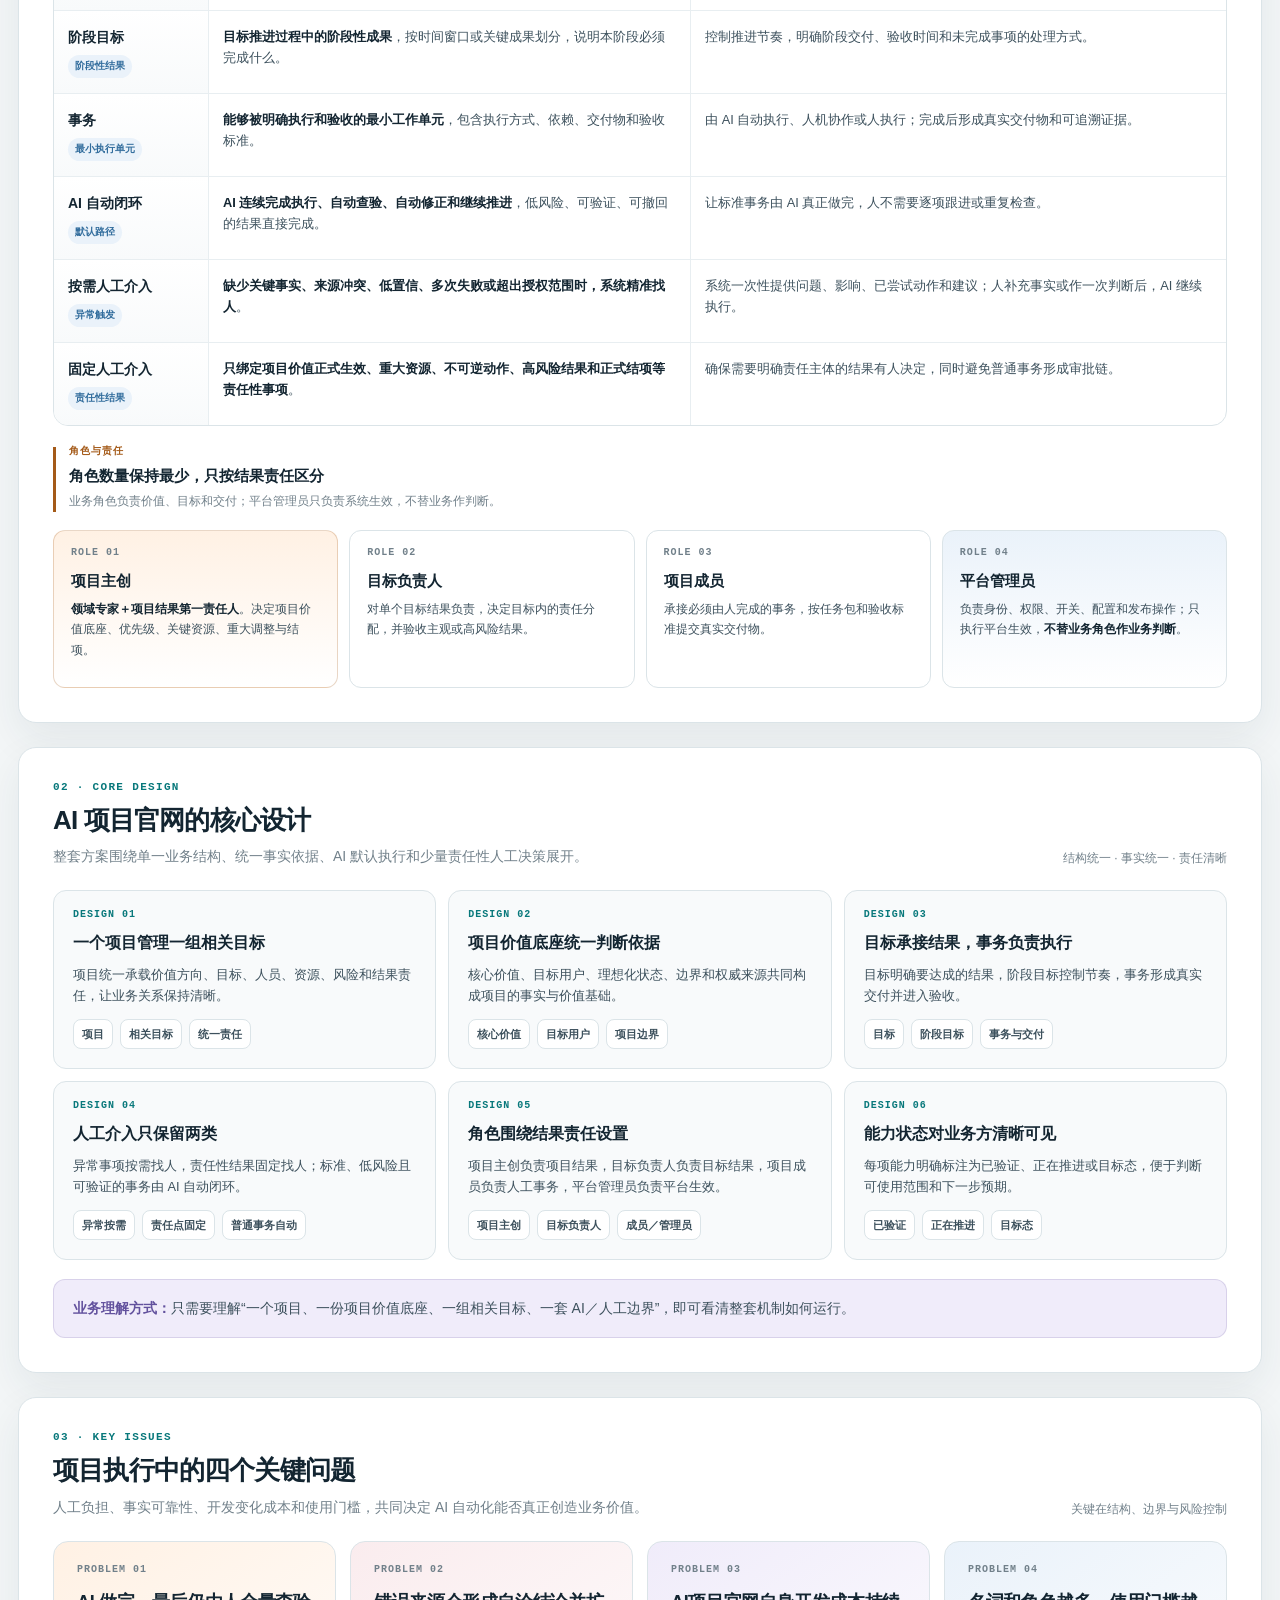
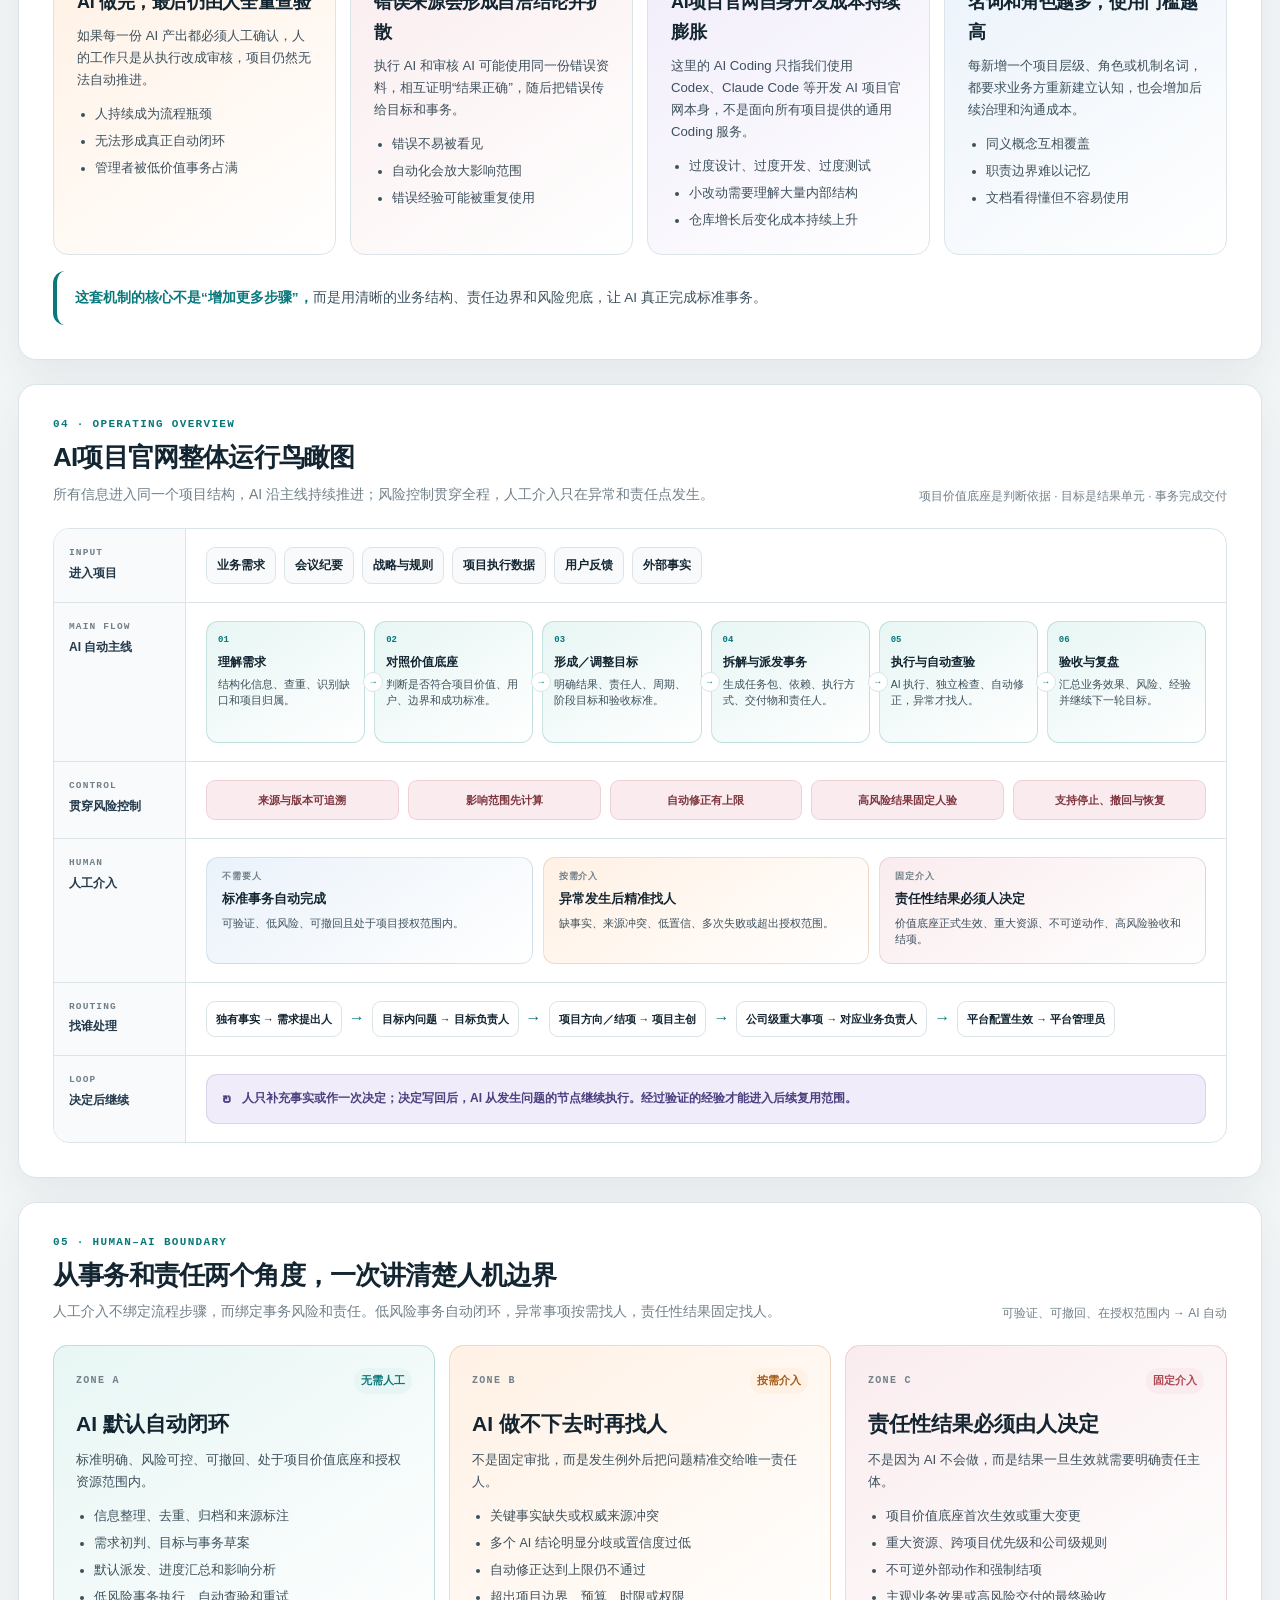
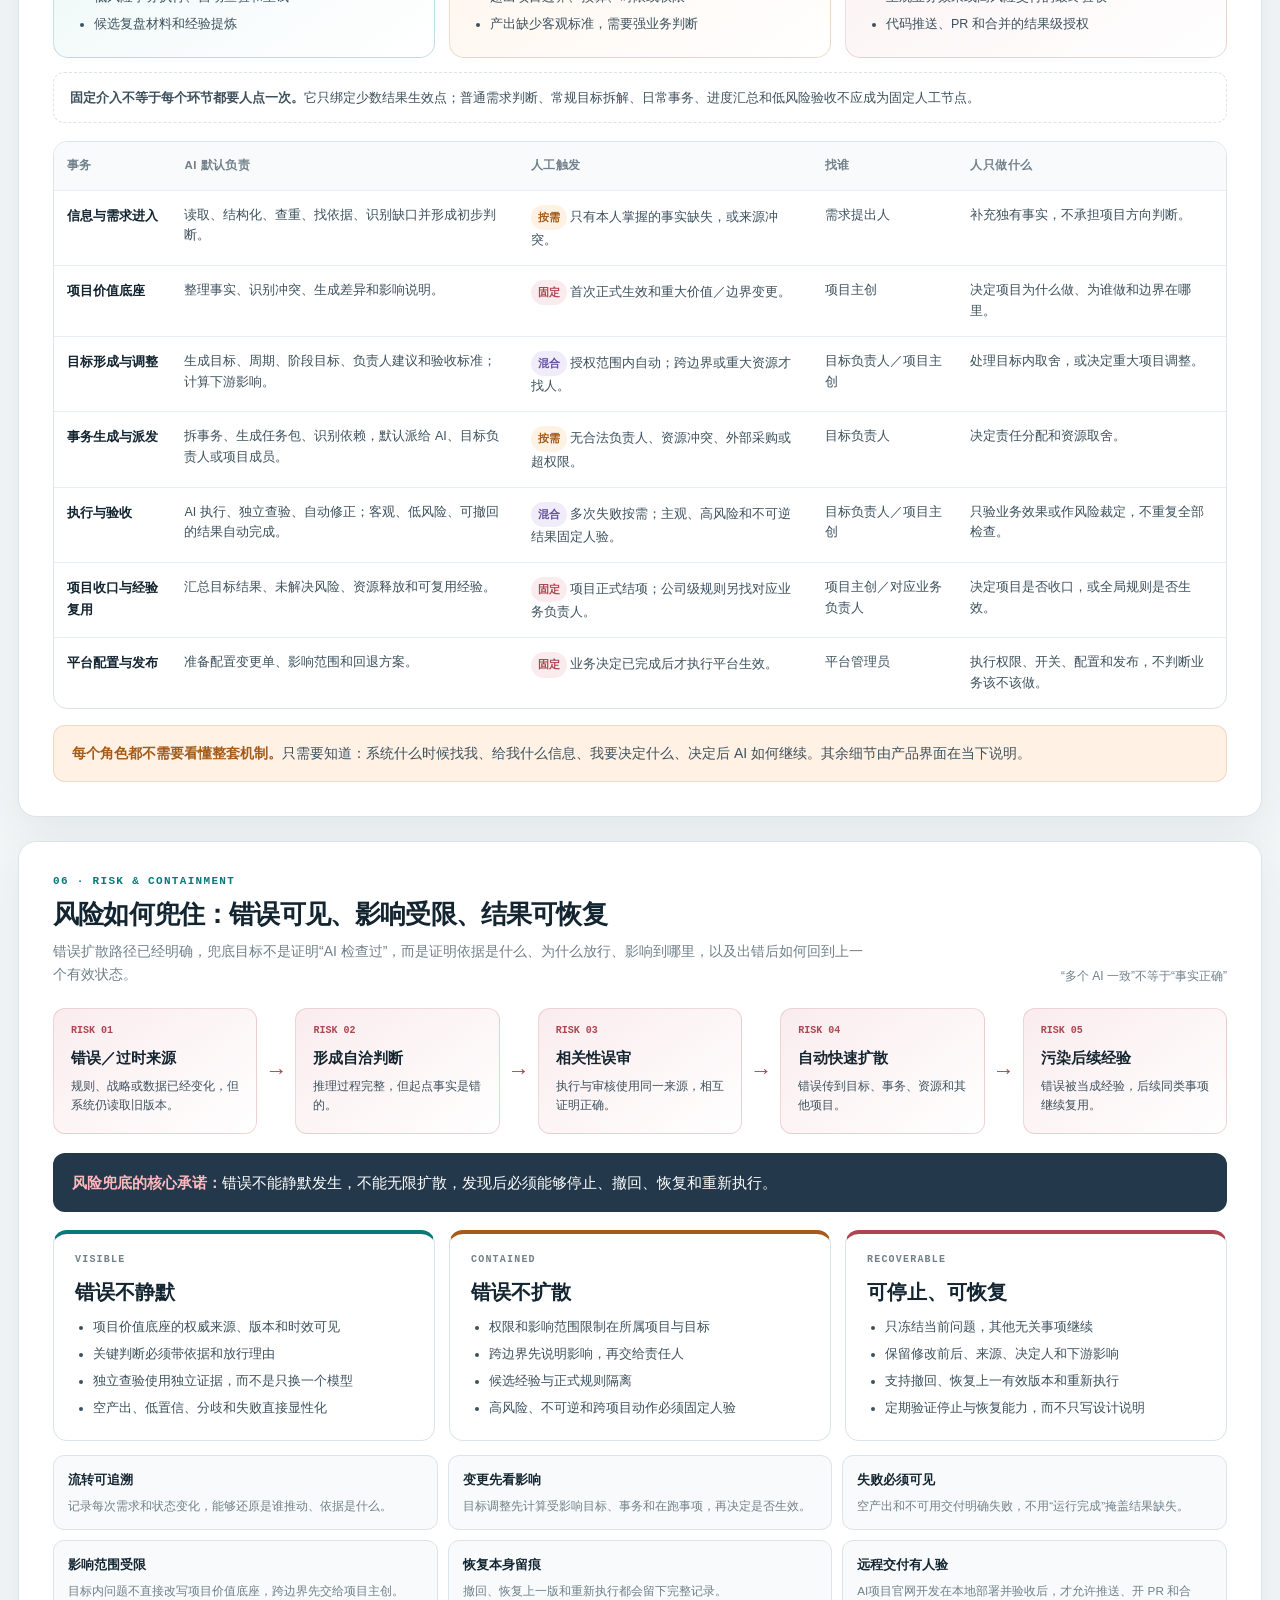
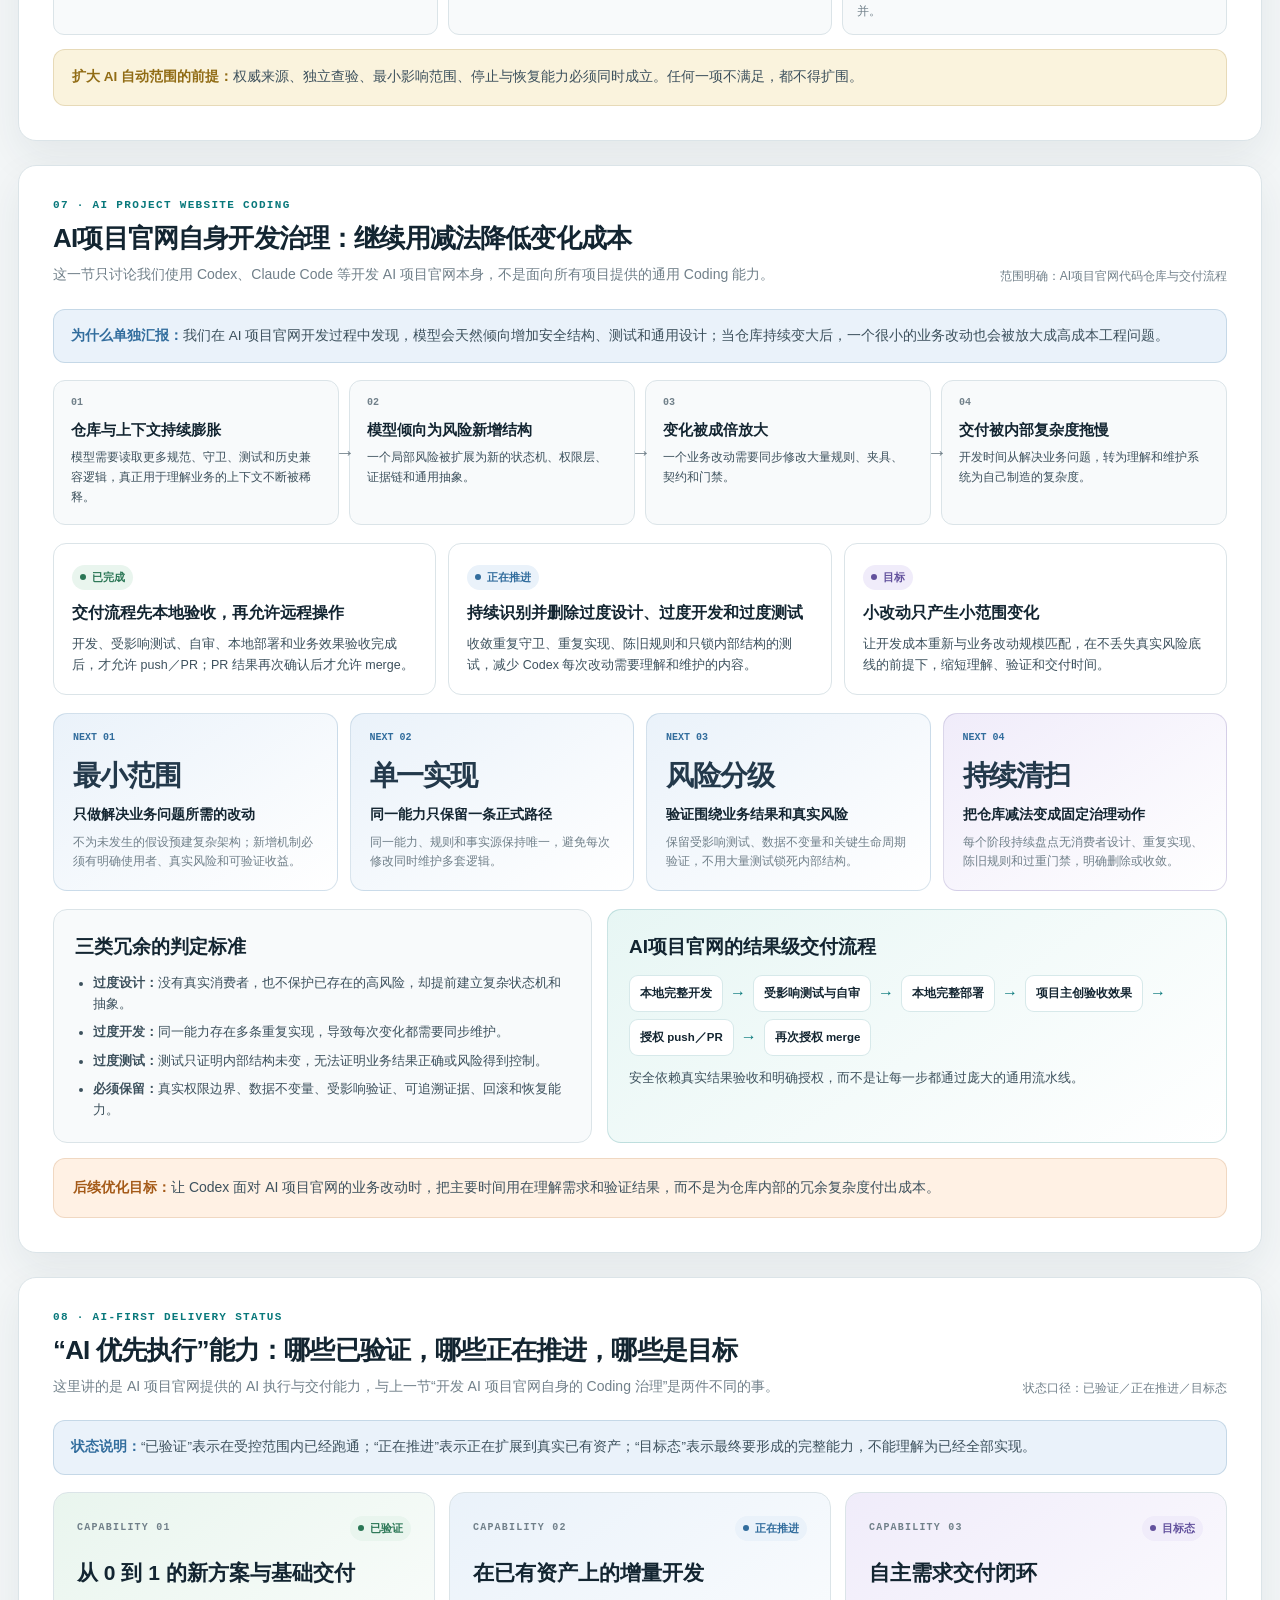
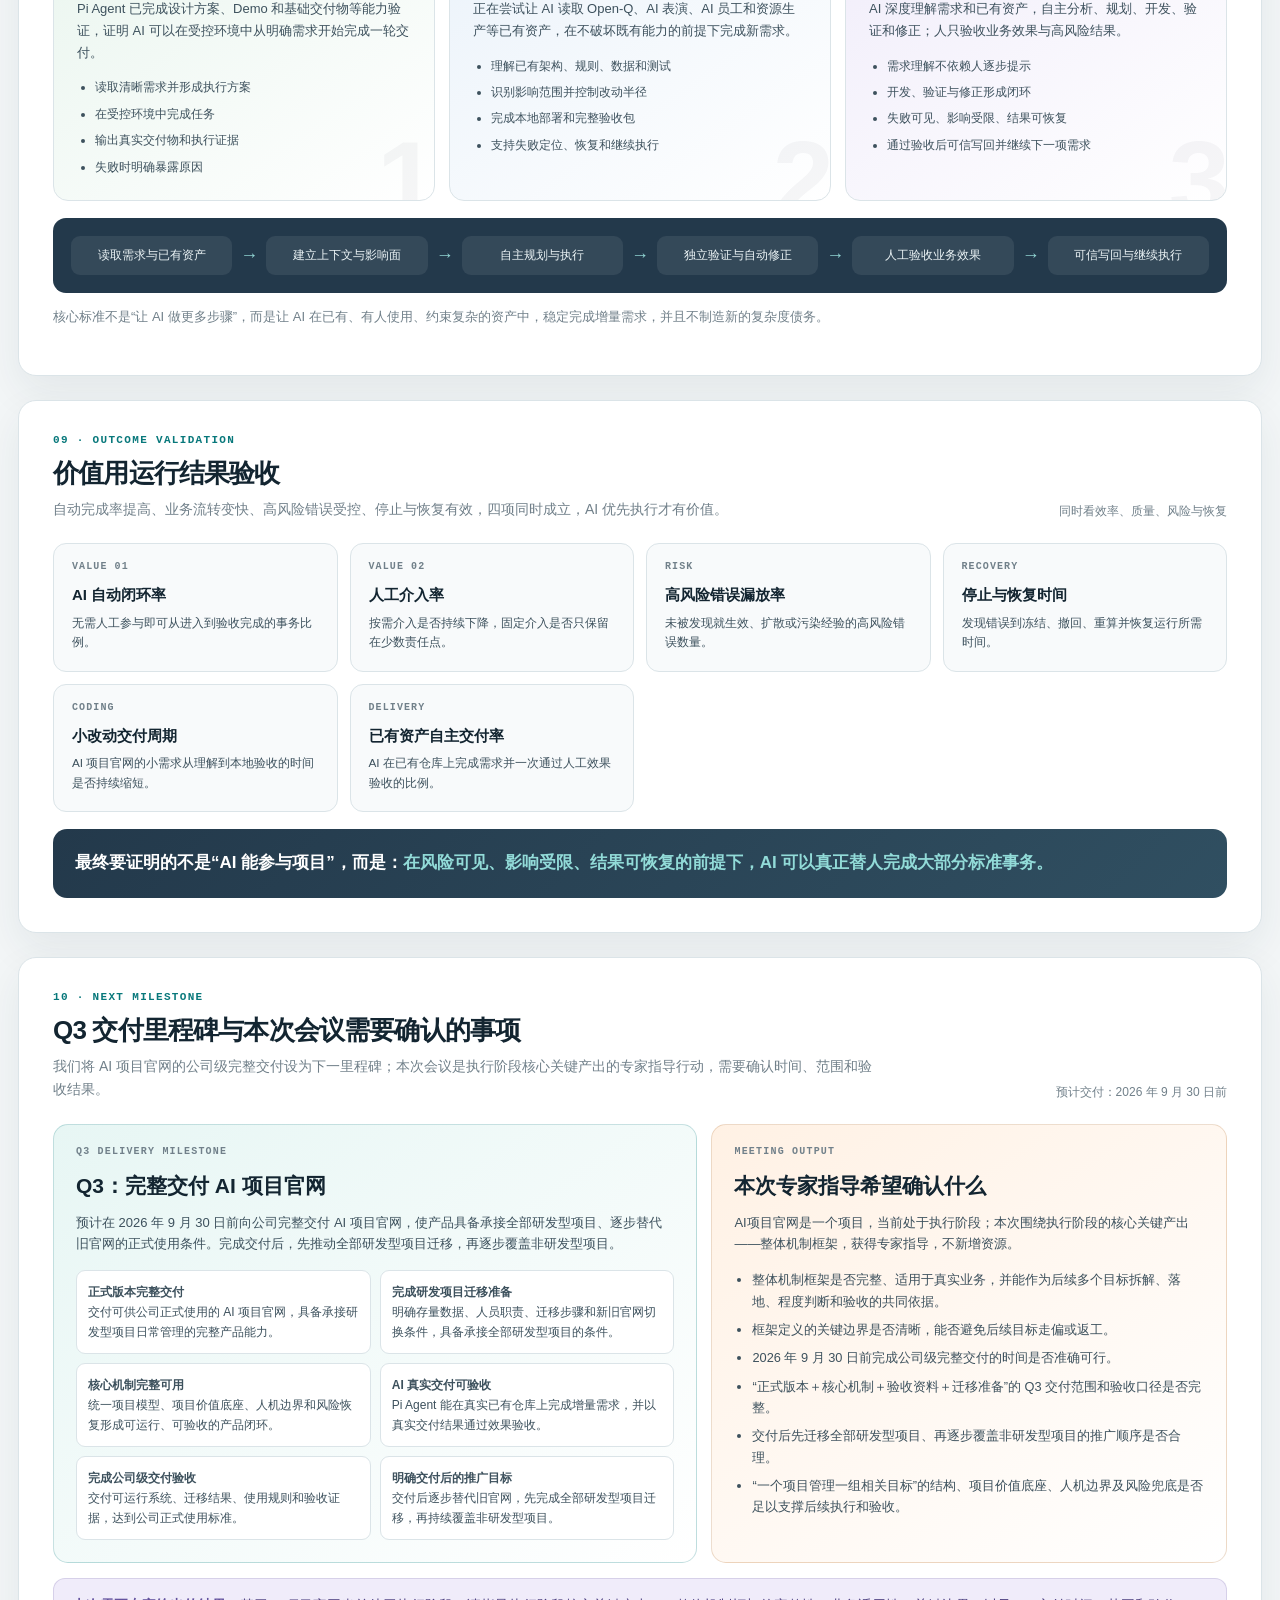
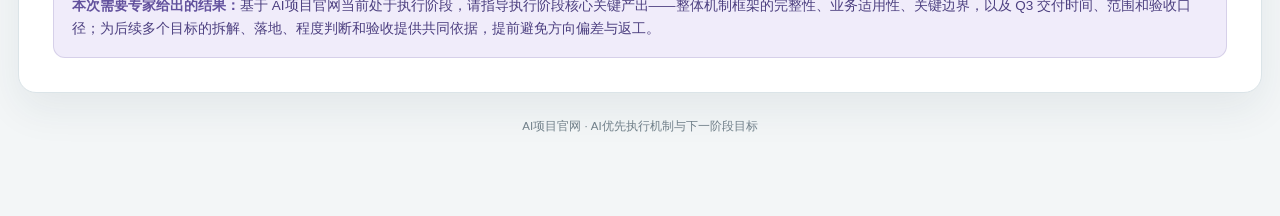
==== commit 280d2523: "refine meeting objectives in report" ====
--- a/ai-project-report/index.html
+++ b/ai-project-report/index.html
@@ -1 +1 @@
-<!doctype html><html lang="zh-CN"><head><meta charset="utf-8"><meta name="viewport" content="width=device-width,initial-scale=1"><meta http-equiv="Cache-Control" content="no-cache, no-store, must-revalidate"><meta http-equiv="Pragma" content="no-cache"><meta http-equiv="Expires" content="0"><meta http-equiv="refresh" content="0; url=final-v4.html?build=execution-core-output-20260819"><title>AI项目官网｜正在打开报告</title><style>body{font-family:-apple-system,BlinkMacSystemFont,"PingFang SC","Microsoft YaHei",sans-serif;margin:0;background:#f3f6f7;color:#132531;display:grid;place-items:center;min-height:100vh}.box{padding:24px 28px;background:#fff;border:1px solid #dbe4e8;border-radius:16px;box-shadow:0 16px 42px rgba(25,48,61,.075)}</style></head><body><div class="box">正在打开报告…</div><script>location.replace('final-v4.html?build=execution-core-output-20260819')</script></body></html>
+<!doctype html><html lang="zh-CN"><head><meta charset="utf-8"><meta name="viewport" content="width=device-width,initial-scale=1"><meta http-equiv="Cache-Control" content="no-cache, no-store, must-revalidate"><meta http-equiv="Pragma" content="no-cache"><meta http-equiv="Expires" content="0"><meta http-equiv="refresh" content="0; url=final-v4.html?build=meeting-purpose-20260820"><title>AI项目官网｜正在打开报告</title><style>body{font-family:-apple-system,BlinkMacSystemFont,"PingFang SC","Microsoft YaHei",sans-serif;margin:0;background:#f3f6f7;color:#132531;display:grid;place-items:center;min-height:100vh}.box{padding:24px 28px;background:#fff;border:1px solid #dbe4e8;border-radius:16px;box-shadow:0 16px 42px rgba(25,48,61,.075)}</style></head><body><div class="box">正在打开报告…</div><script>location.replace('final-v4.html?build=meeting-purpose-20260820')</script></body></html>
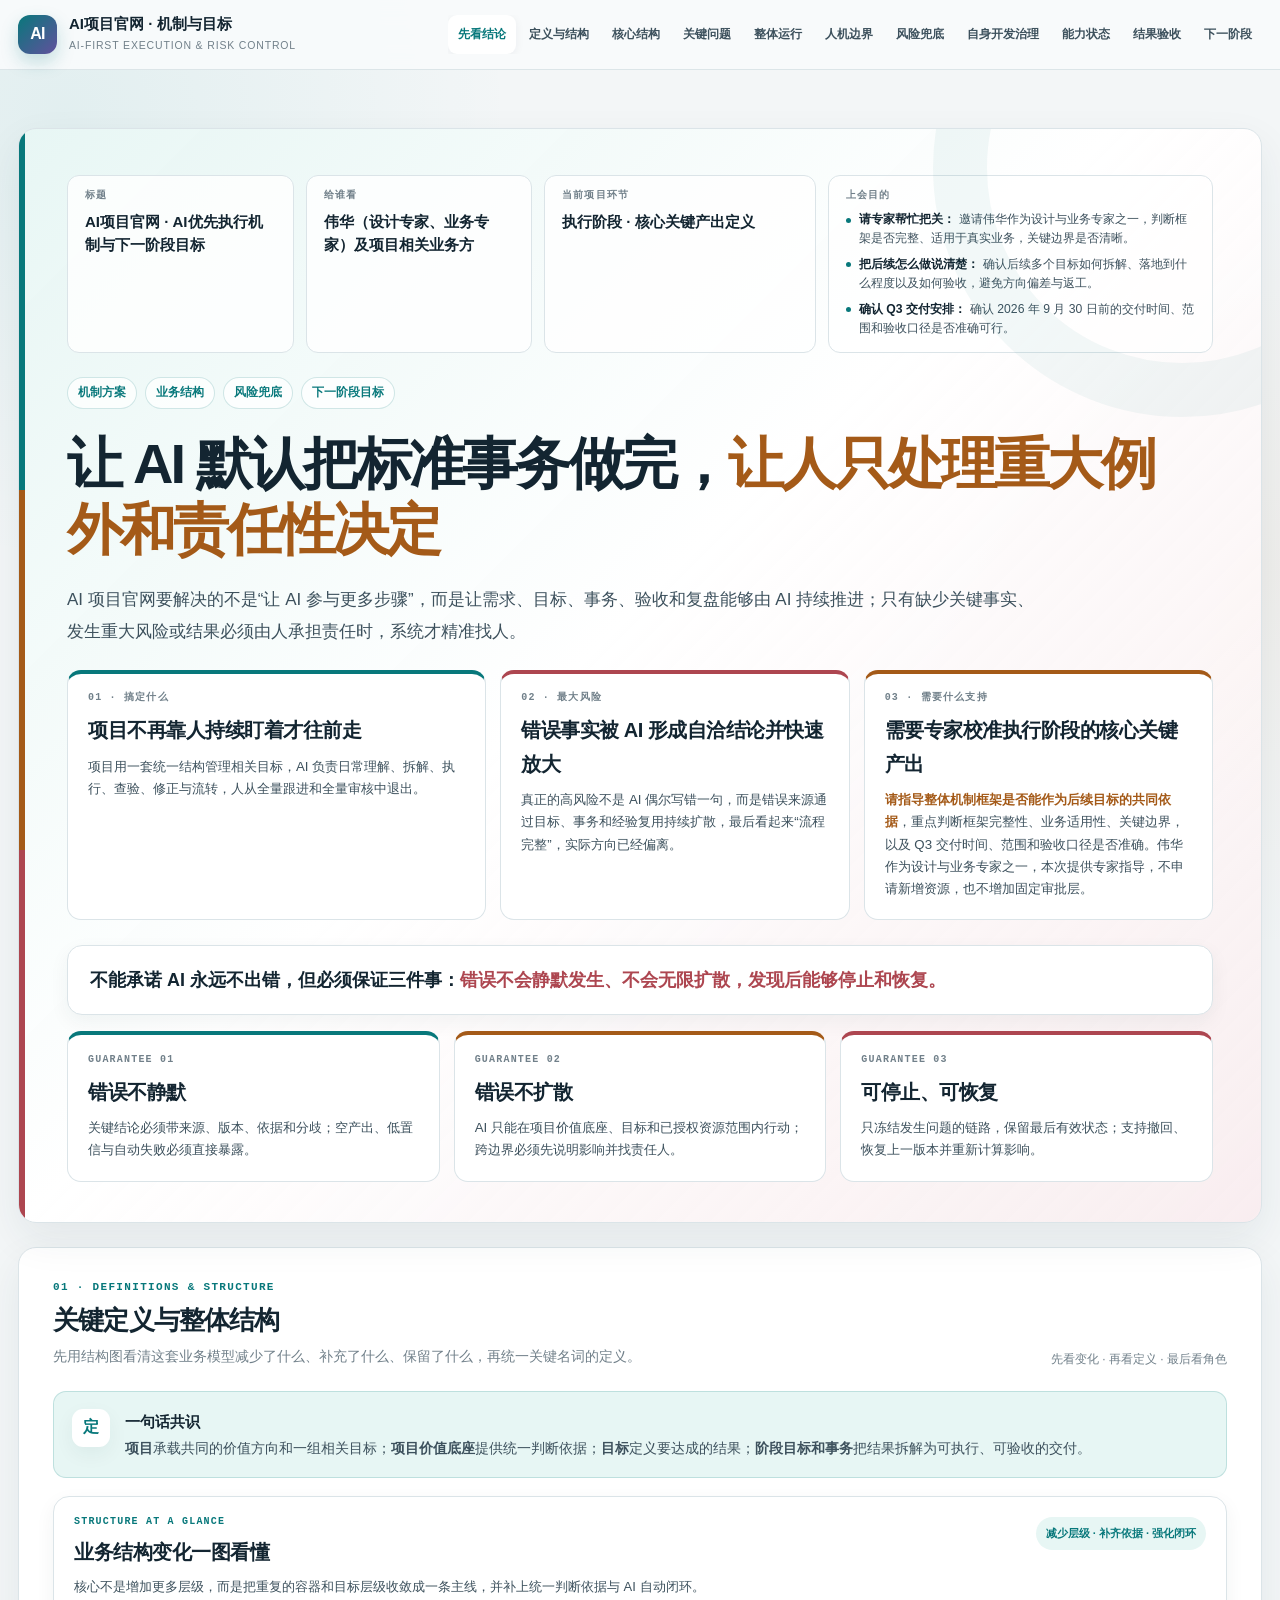
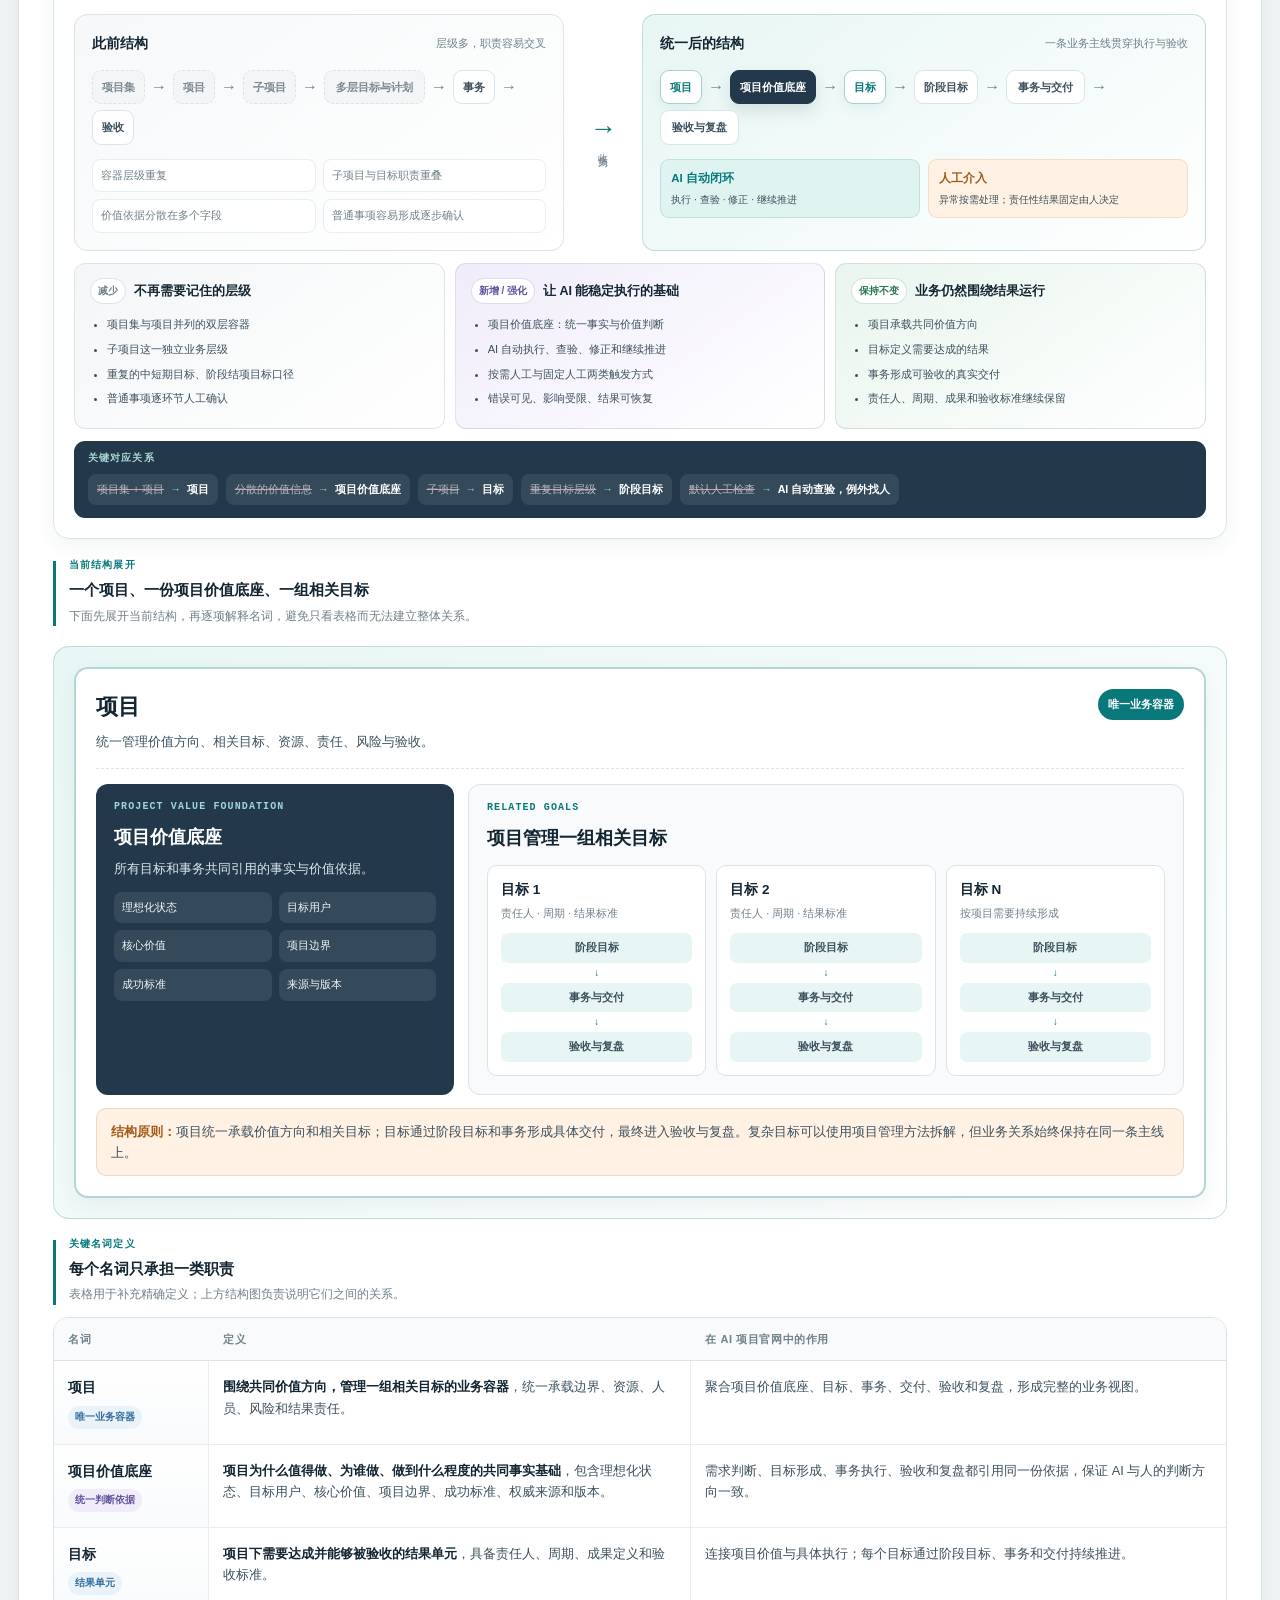
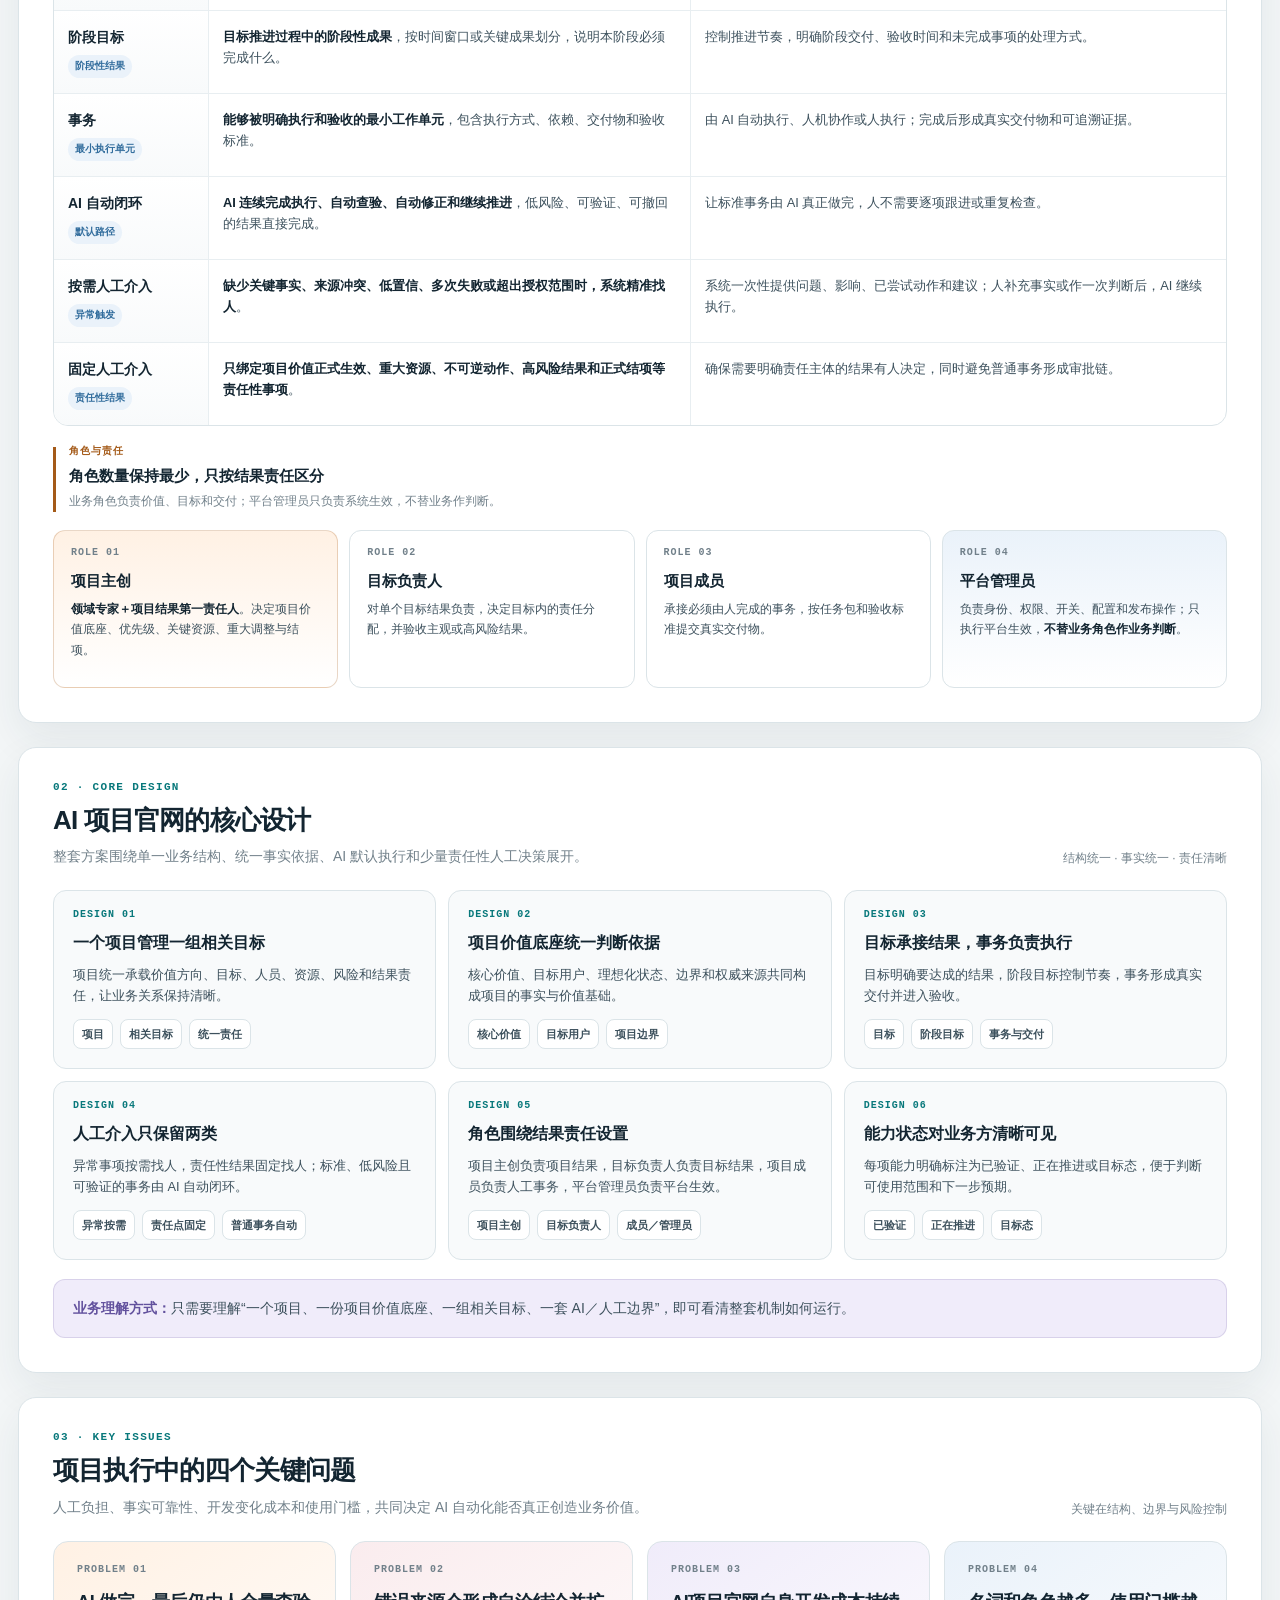
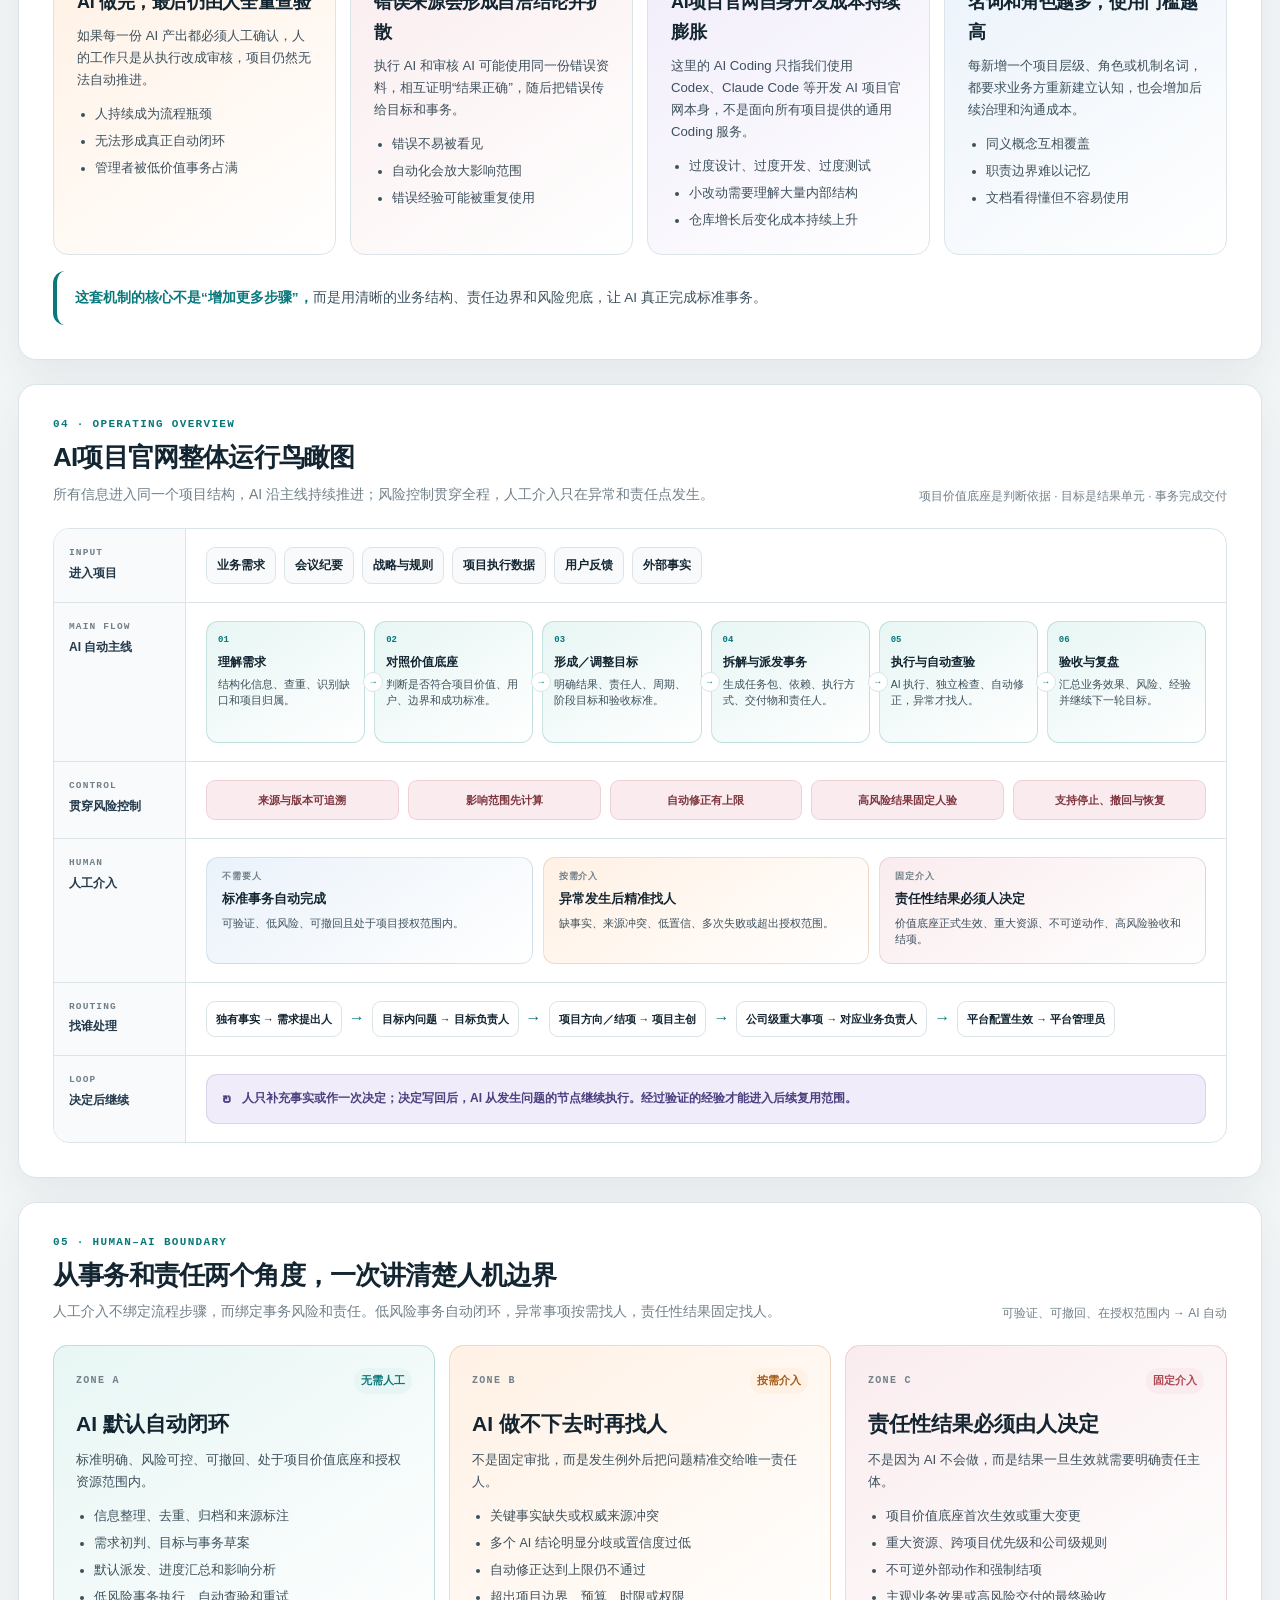
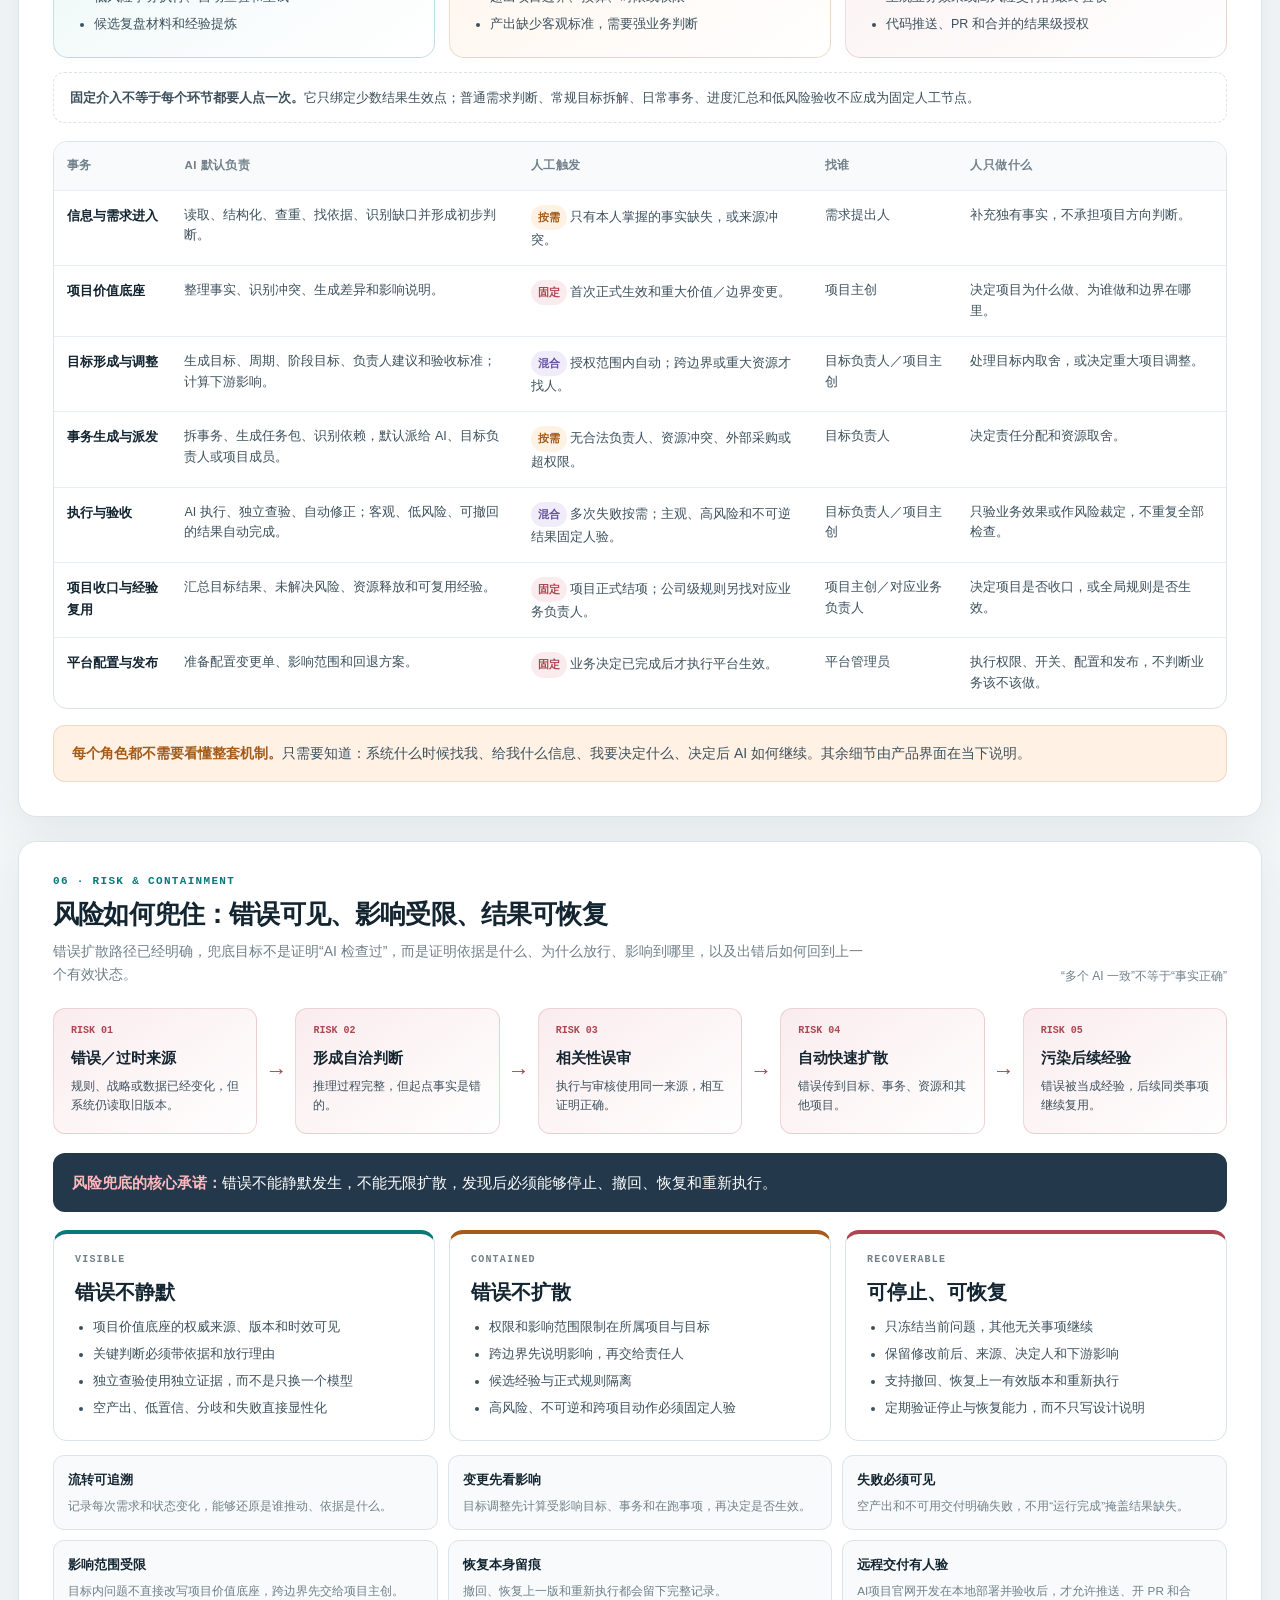
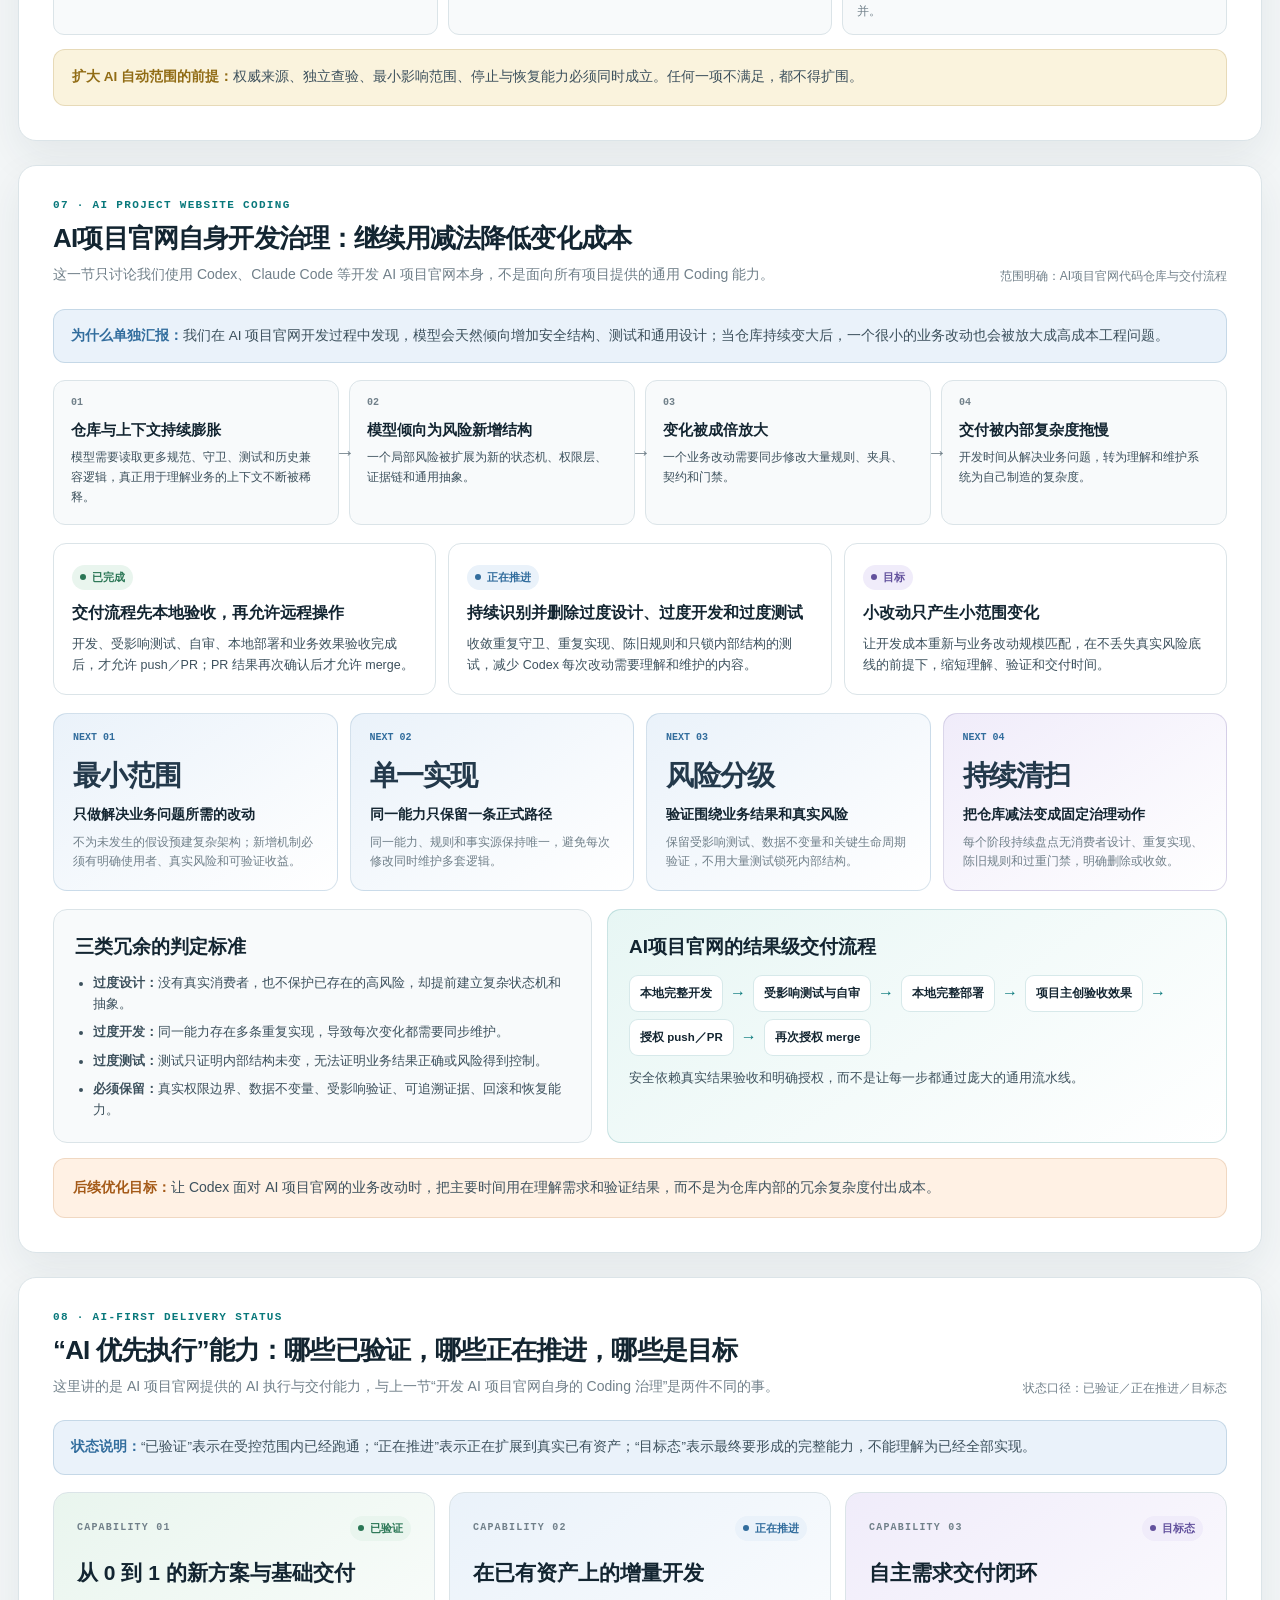
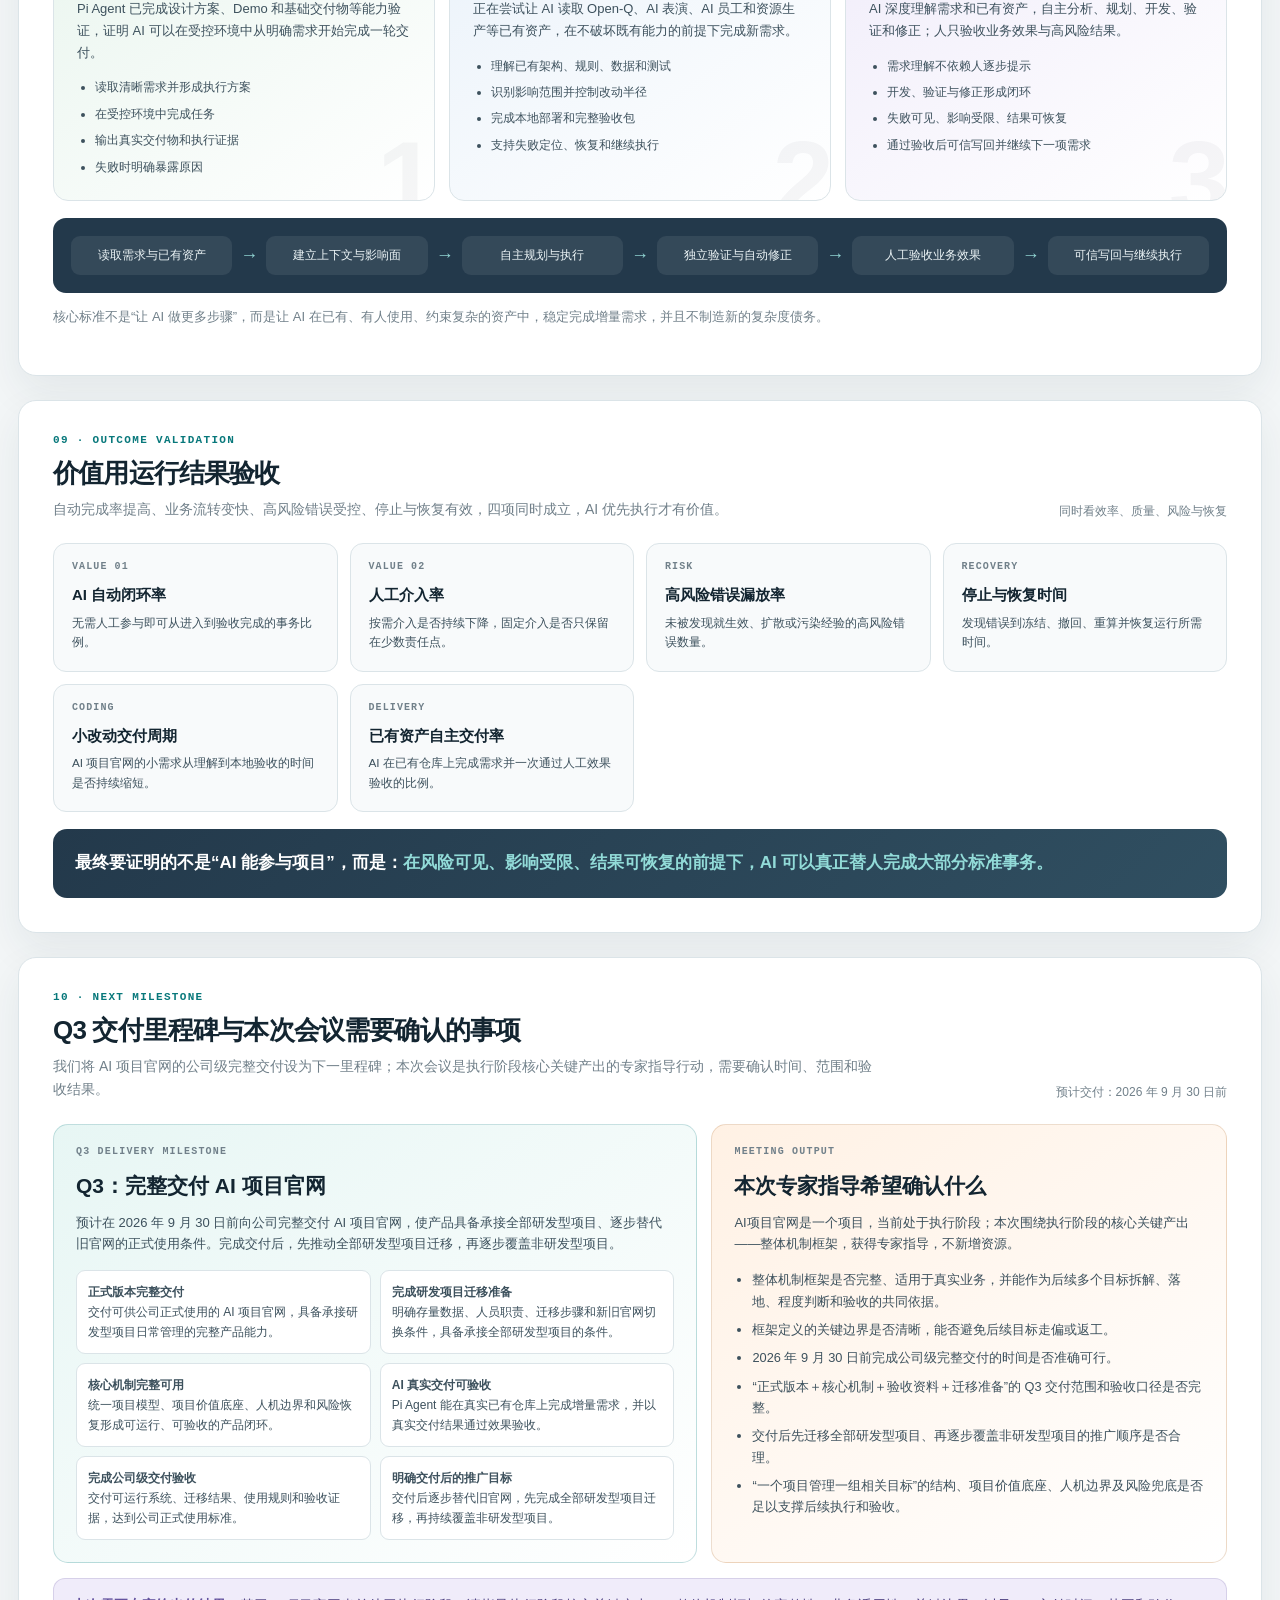
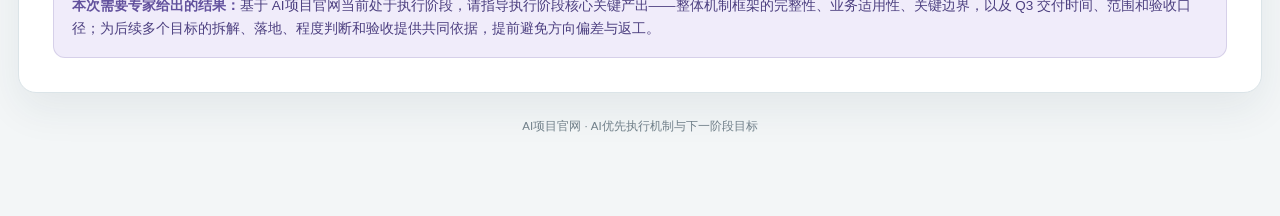
==== commit 896016f4: "simplify meeting objective wording" ====
--- a/ai-project-report/index.html
+++ b/ai-project-report/index.html
@@ -1 +1 @@
-<!doctype html><html lang="zh-CN"><head><meta charset="utf-8"><meta name="viewport" content="width=device-width,initial-scale=1"><meta http-equiv="Cache-Control" content="no-cache, no-store, must-revalidate"><meta http-equiv="Pragma" content="no-cache"><meta http-equiv="Expires" content="0"><meta http-equiv="refresh" content="0; url=final-v4.html?build=meeting-purpose-20260820"><title>AI项目官网｜正在打开报告</title><style>body{font-family:-apple-system,BlinkMacSystemFont,"PingFang SC","Microsoft YaHei",sans-serif;margin:0;background:#f3f6f7;color:#132531;display:grid;place-items:center;min-height:100vh}.box{padding:24px 28px;background:#fff;border:1px solid #dbe4e8;border-radius:16px;box-shadow:0 16px 42px rgba(25,48,61,.075)}</style></head><body><div class="box">正在打开报告…</div><script>location.replace('final-v4.html?build=meeting-purpose-20260820')</script></body></html>
+<!doctype html><html lang="zh-CN"><head><meta charset="utf-8"><meta name="viewport" content="width=device-width,initial-scale=1"><meta http-equiv="Cache-Control" content="no-cache, no-store, must-revalidate"><meta http-equiv="Pragma" content="no-cache"><meta http-equiv="Expires" content="0"><meta http-equiv="refresh" content="0; url=final-v4.html?build=plain-meeting-copy-20260820"><title>AI项目官网｜正在打开报告</title><style>body{font-family:-apple-system,BlinkMacSystemFont,"PingFang SC","Microsoft YaHei",sans-serif;margin:0;background:#f3f6f7;color:#132531;display:grid;place-items:center;min-height:100vh}.box{padding:24px 28px;background:#fff;border:1px solid #dbe4e8;border-radius:16px;box-shadow:0 16px 42px rgba(25,48,61,.075)}</style></head><body><div class="box">正在打开报告…</div><script>location.replace('final-v4.html?build=plain-meeting-copy-20260820')</script></body></html>
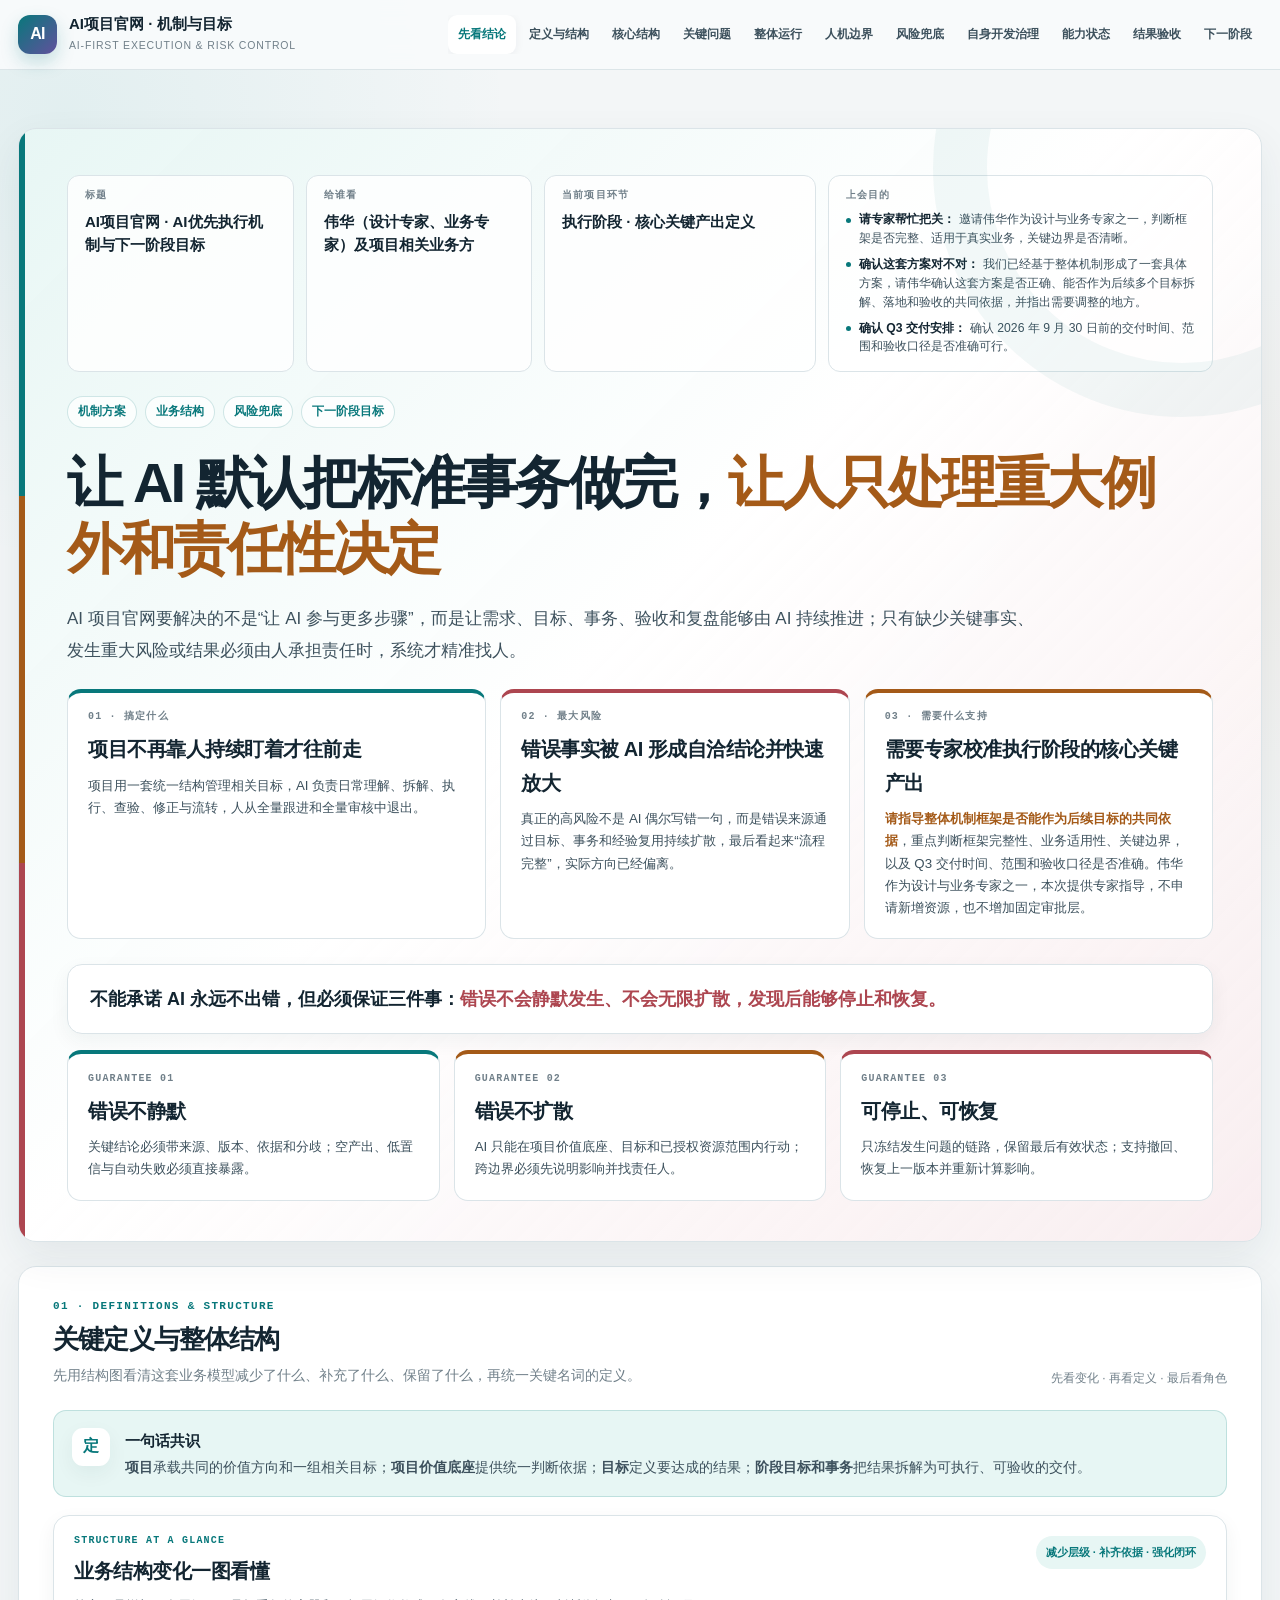
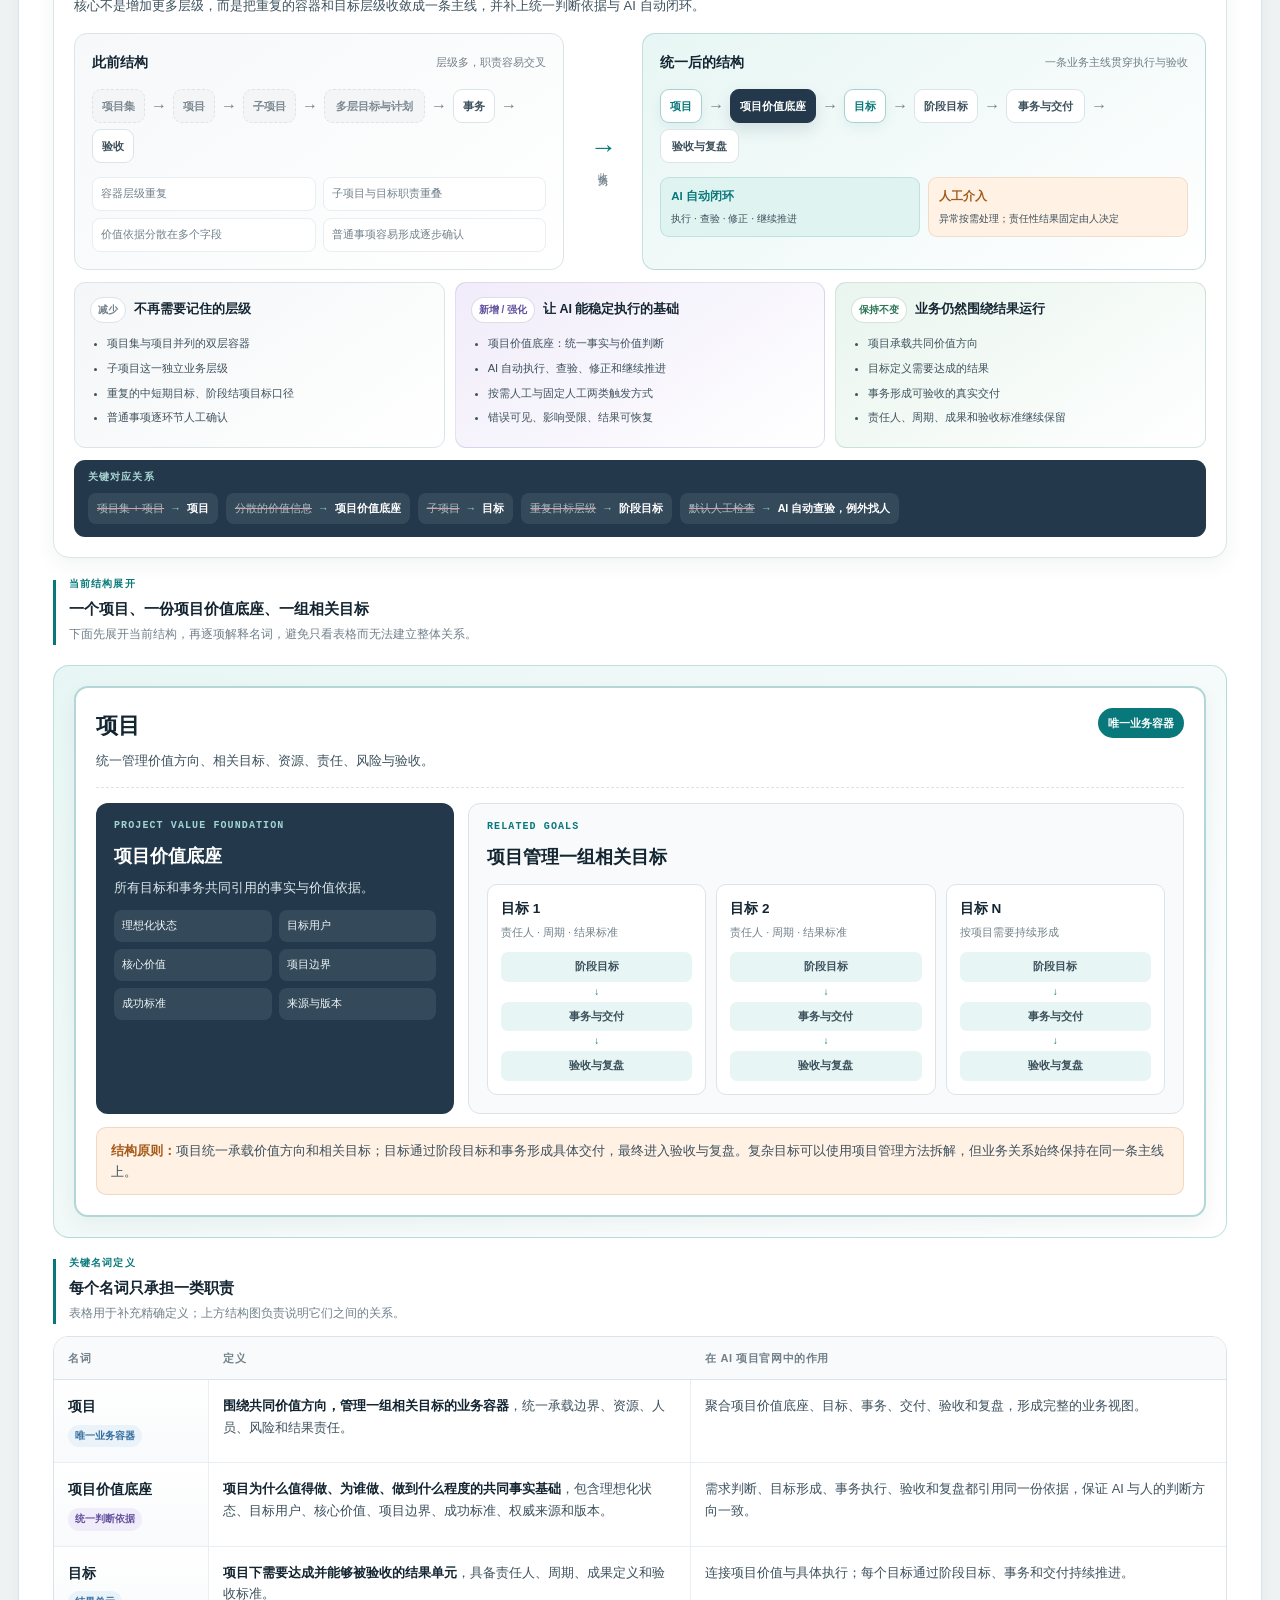
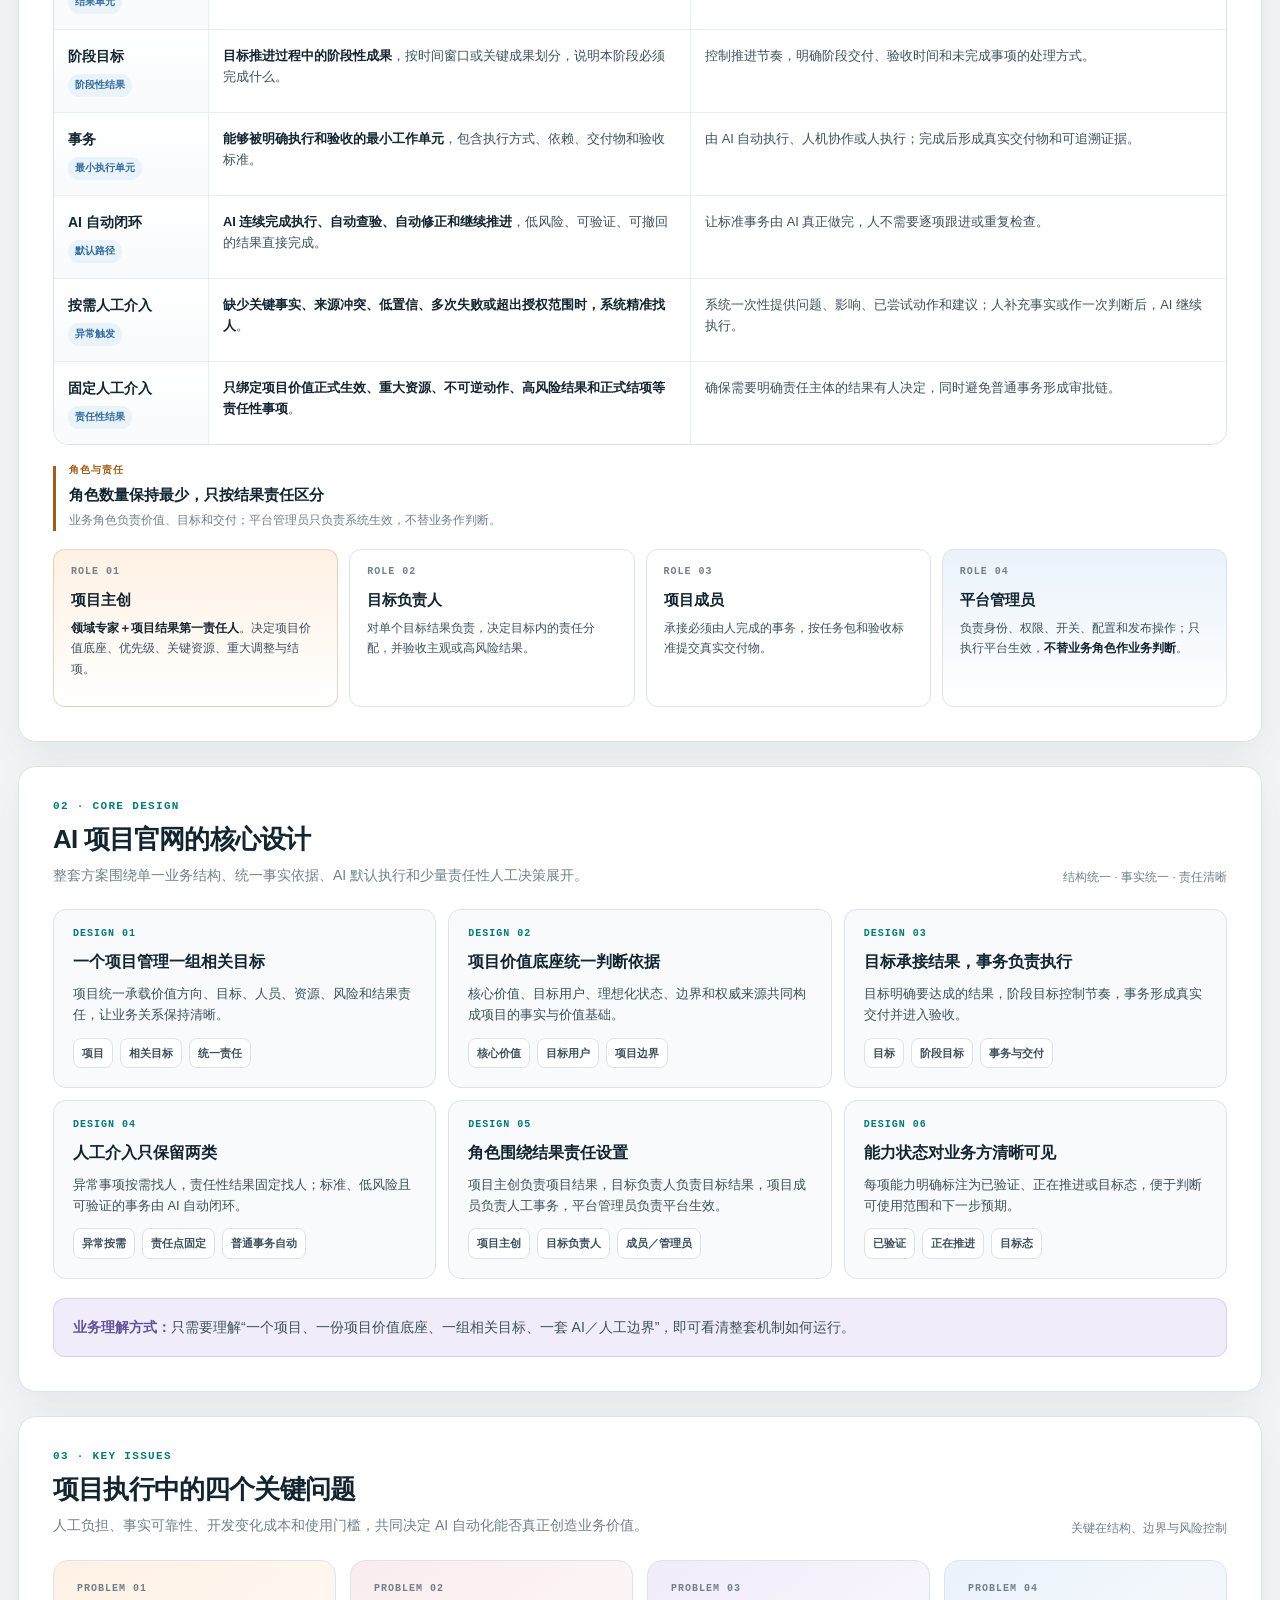
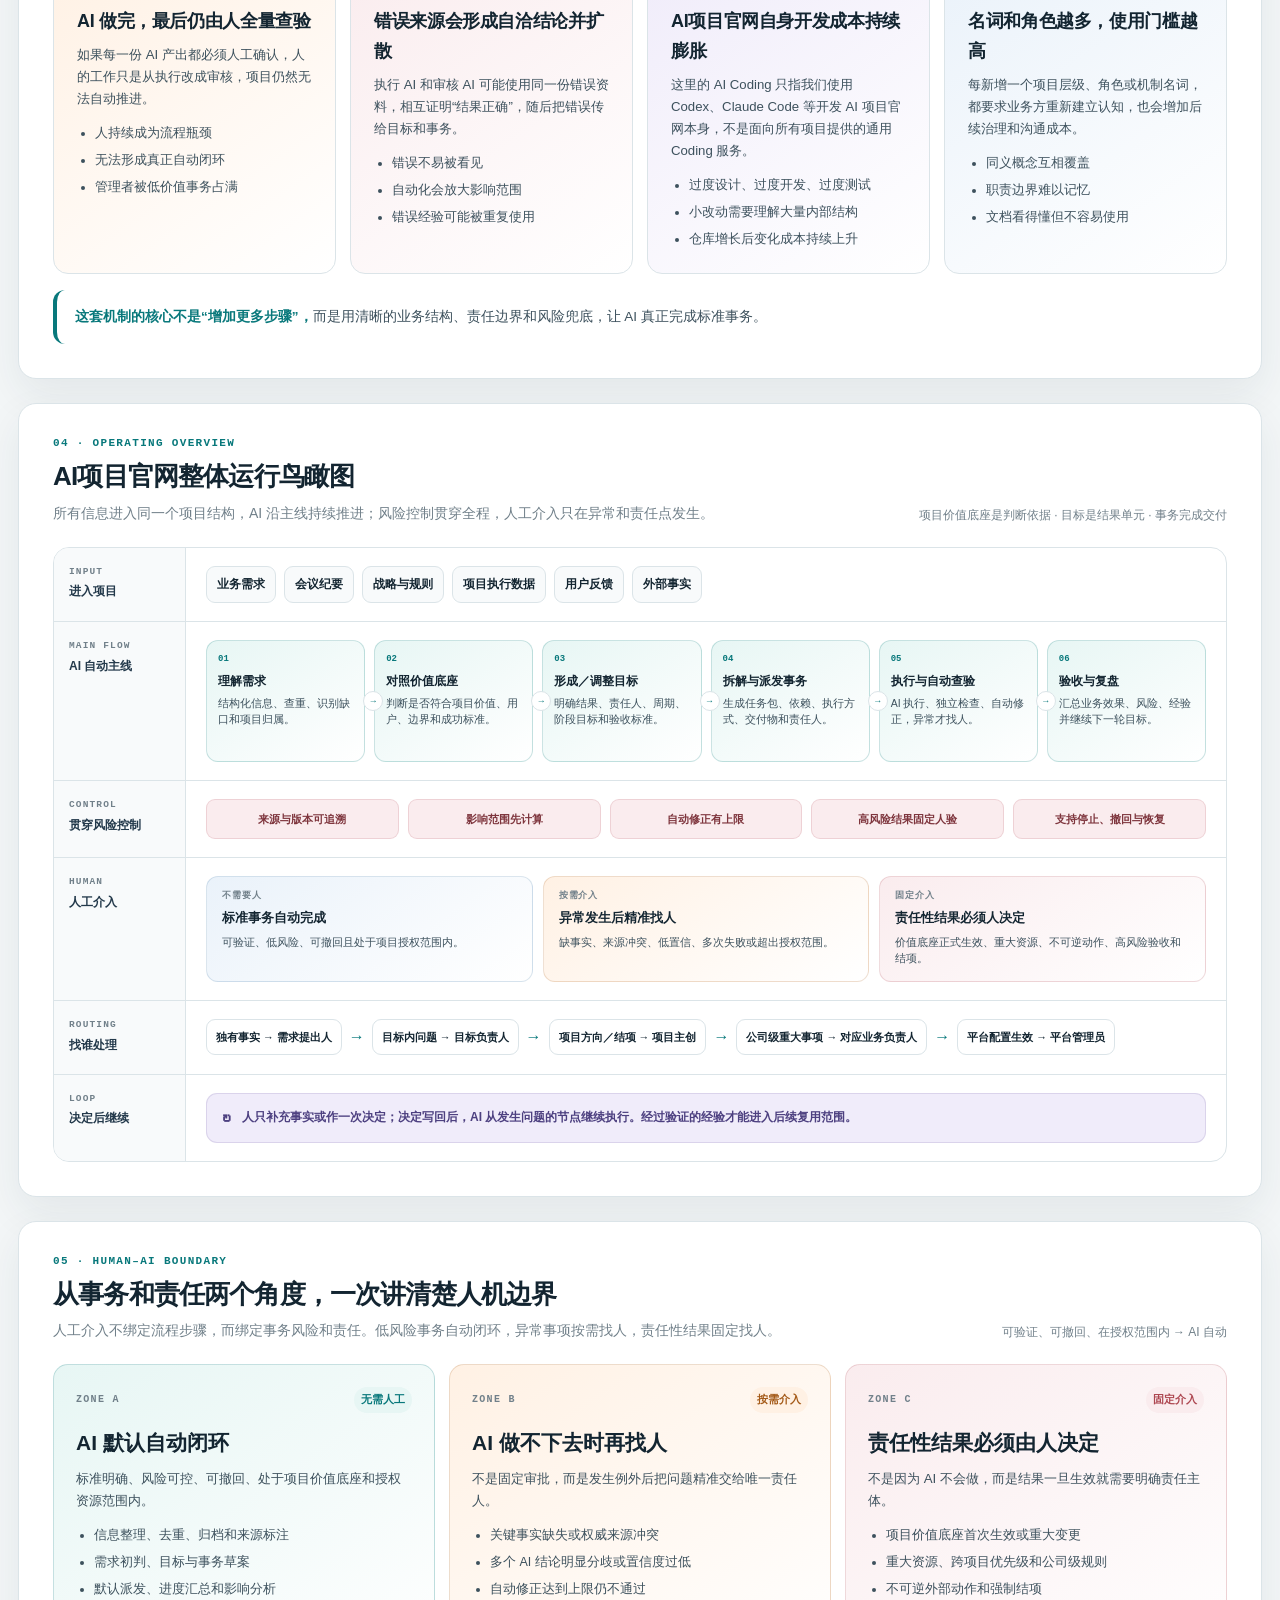
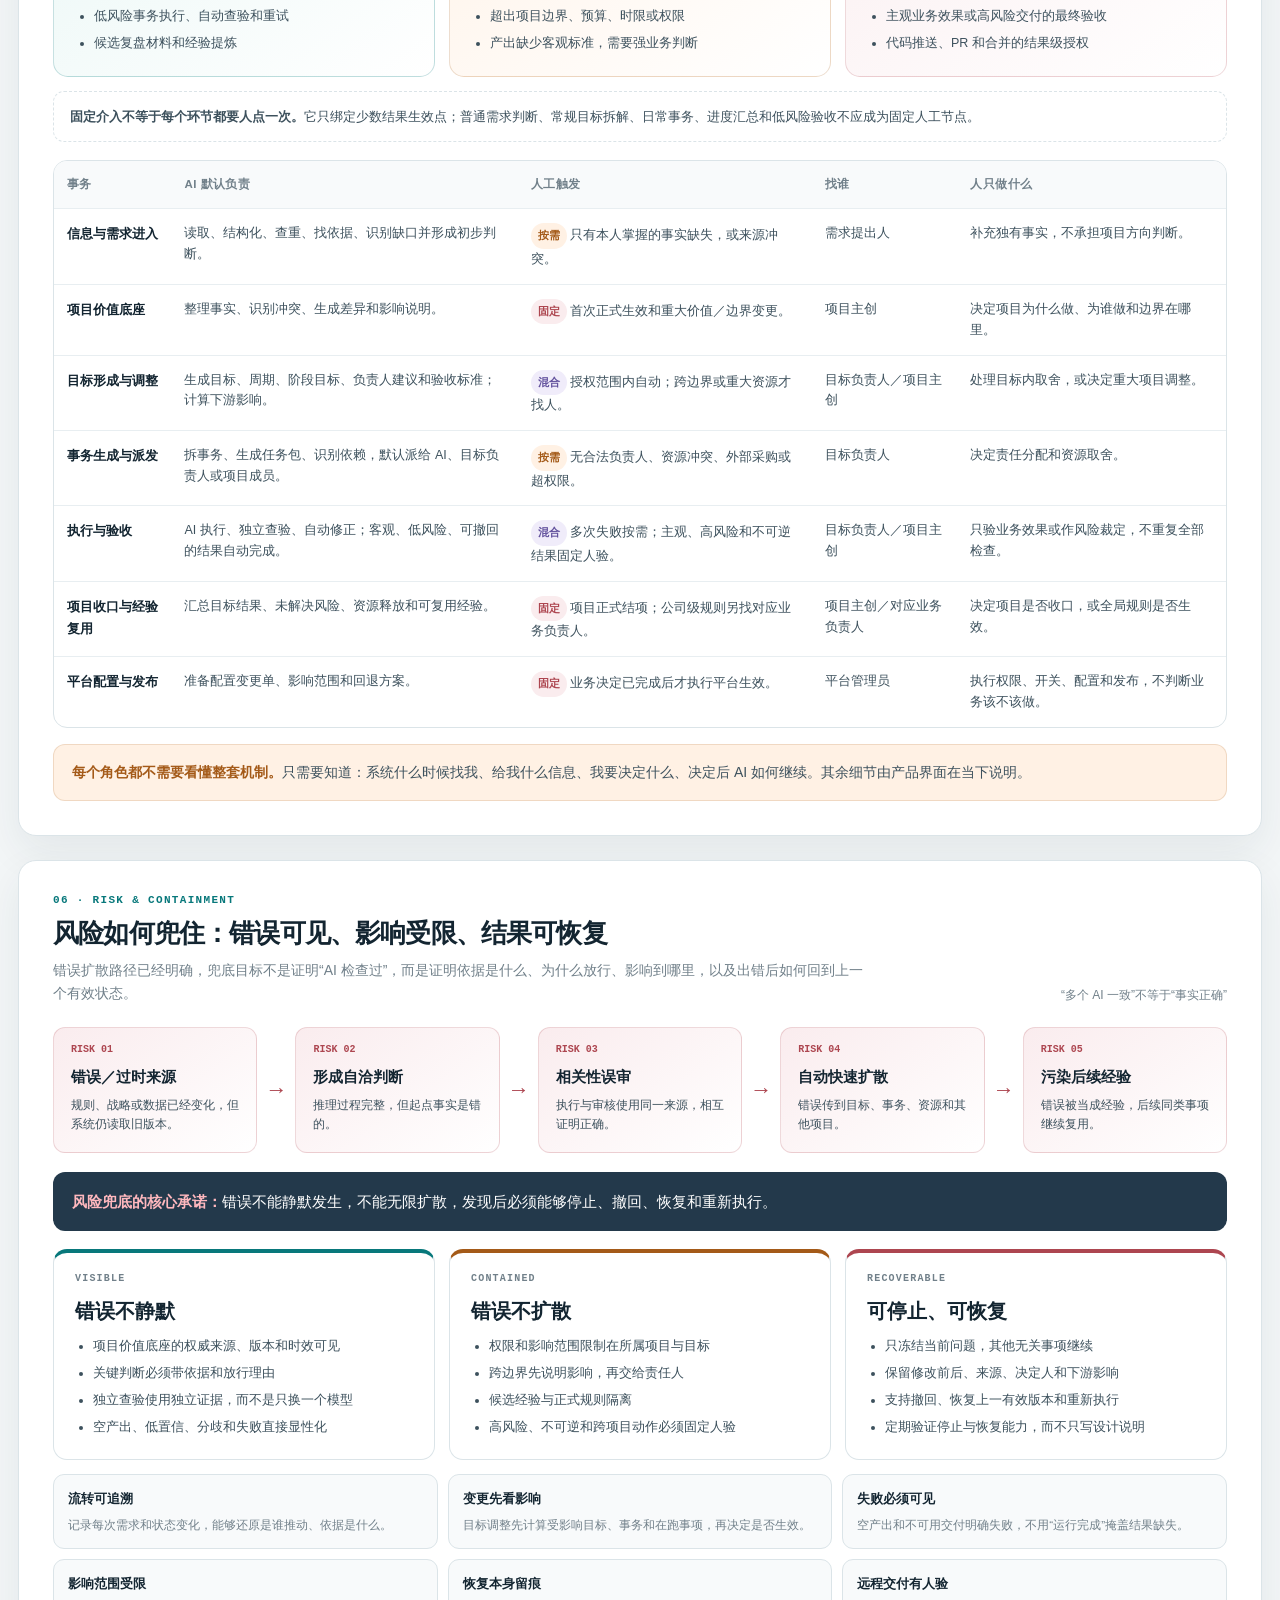
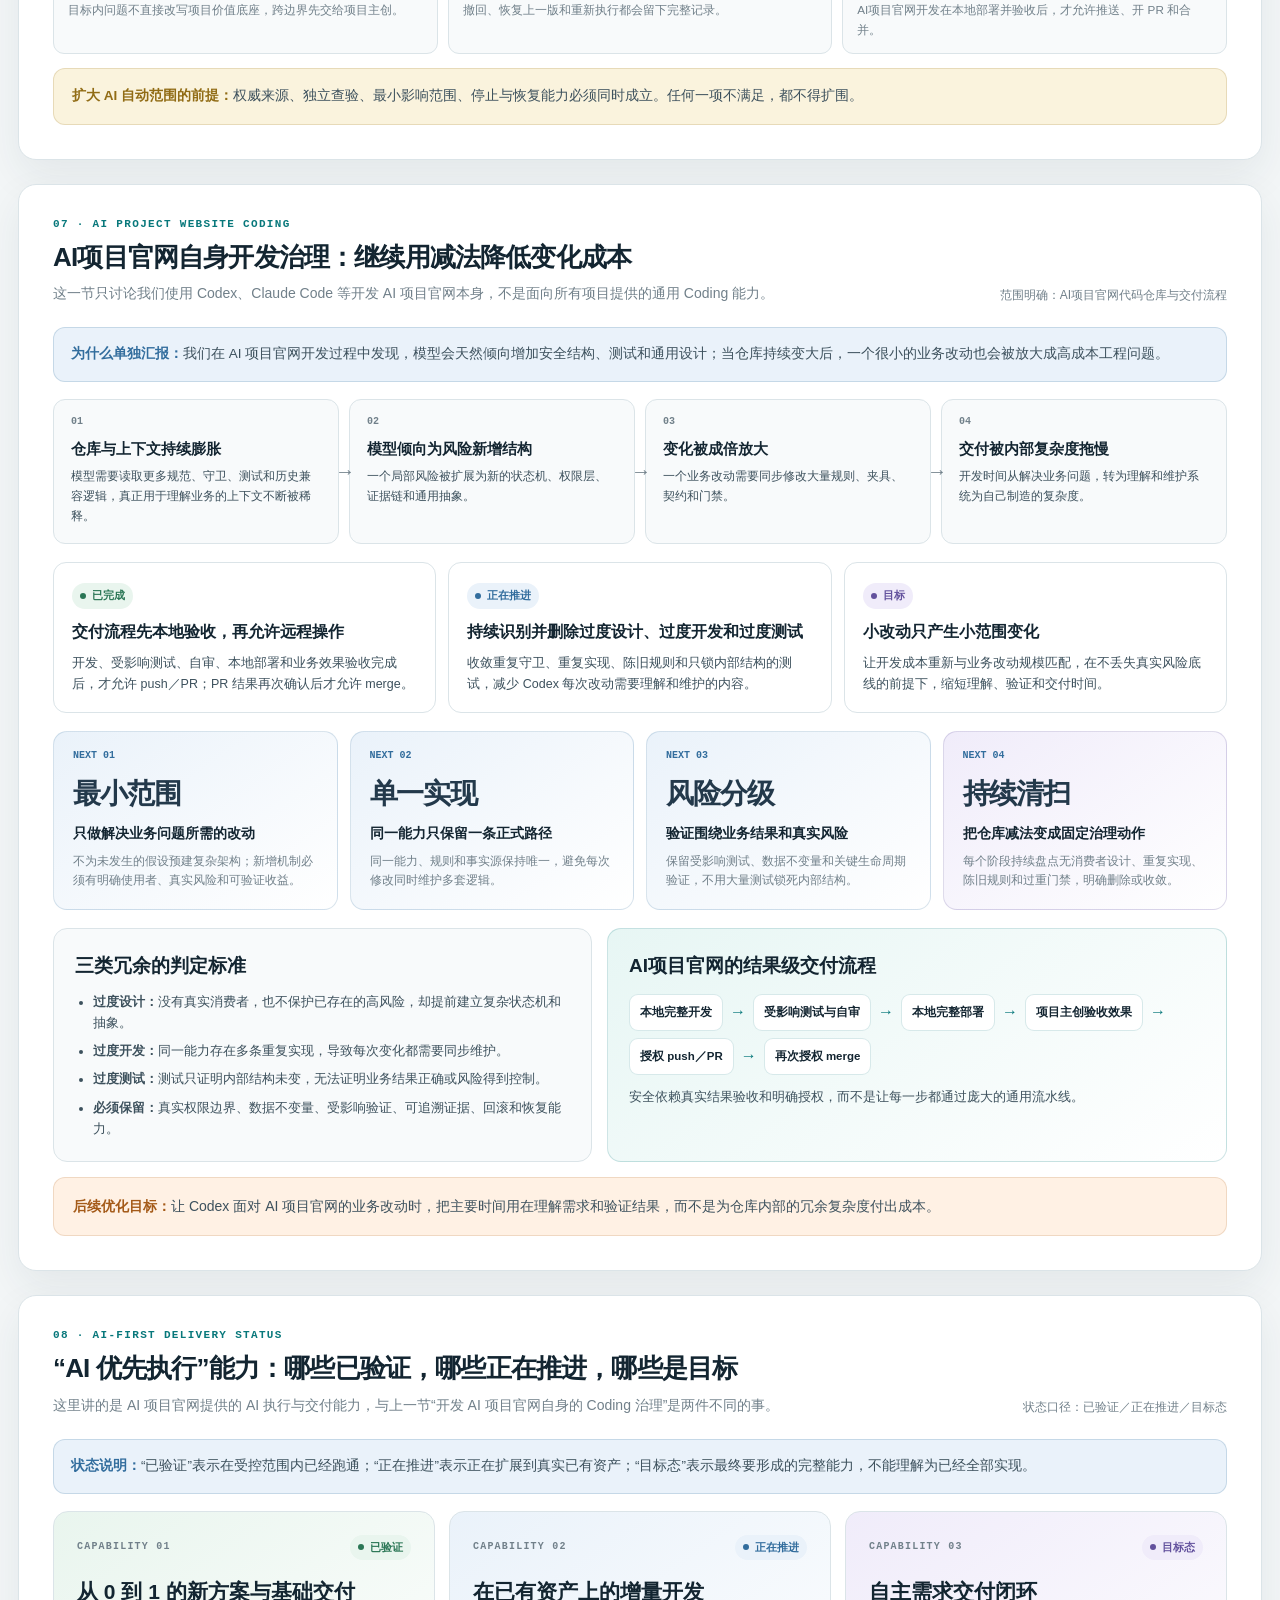
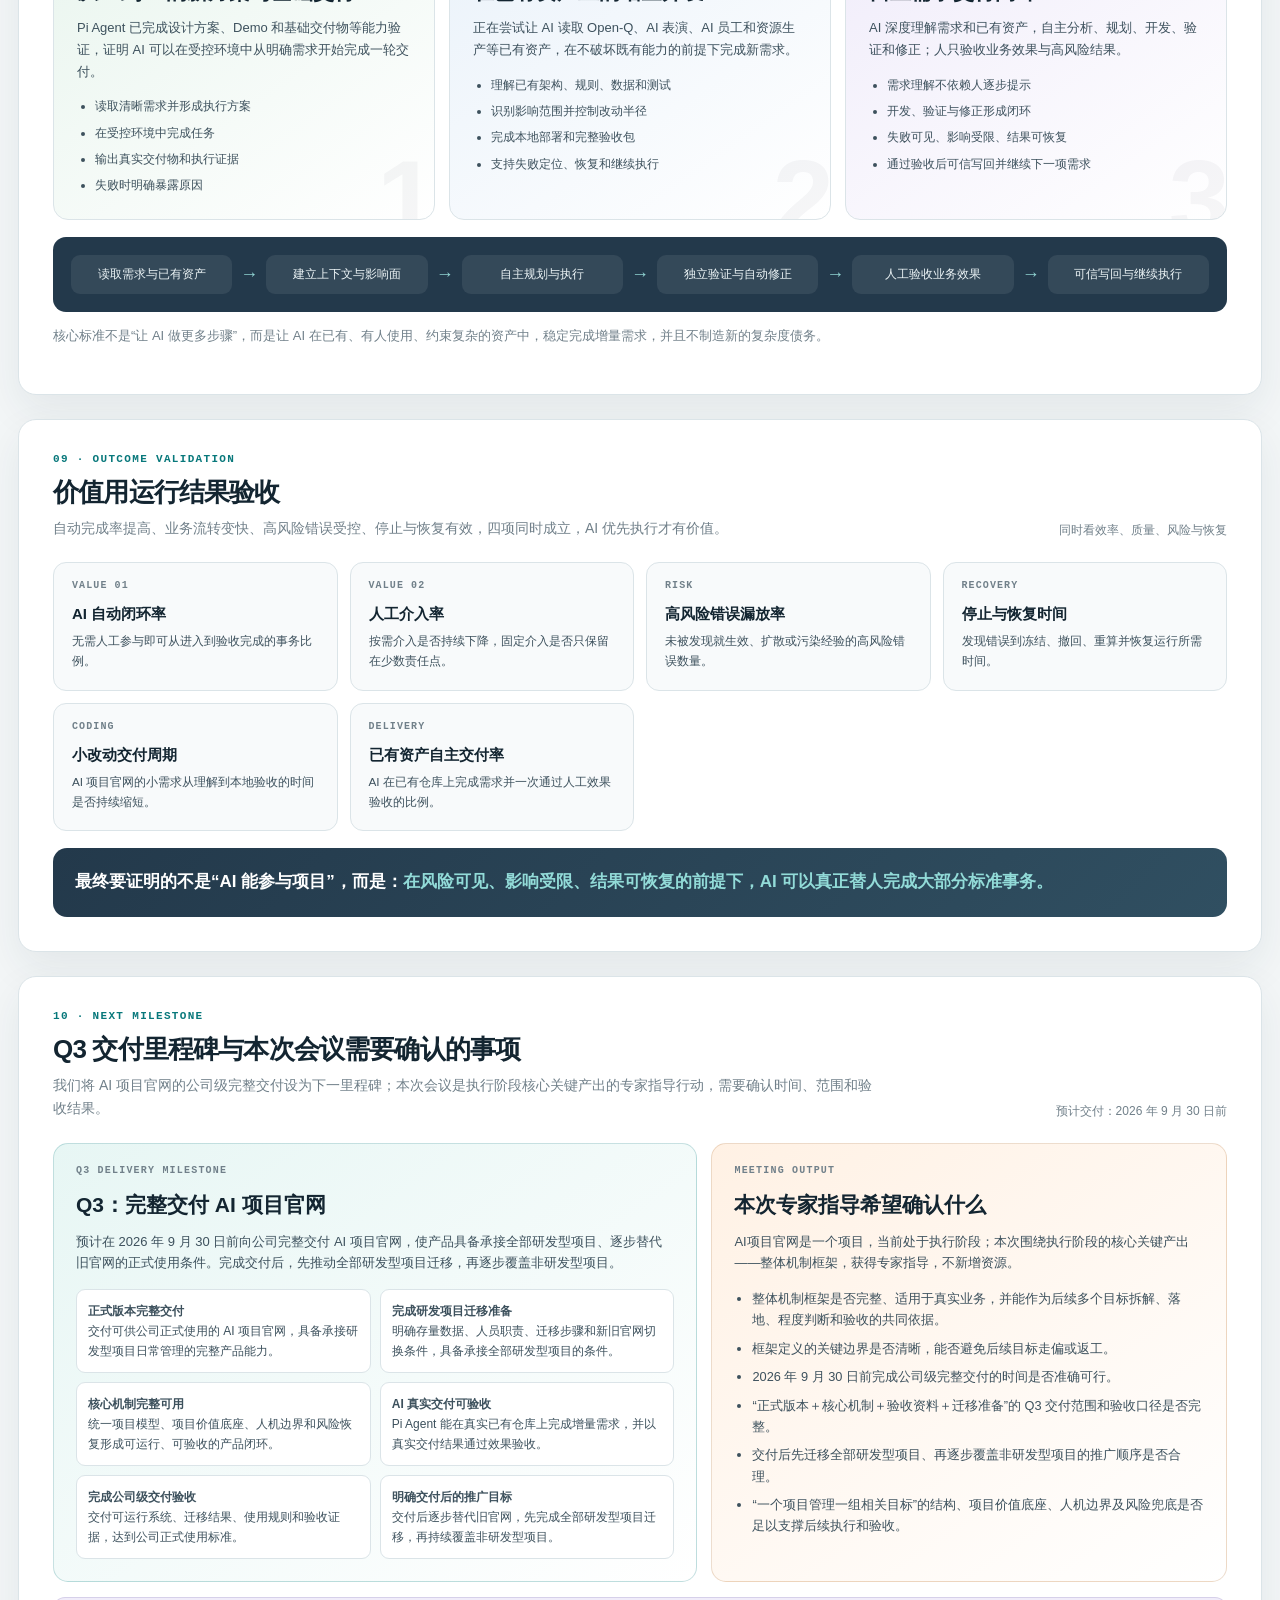
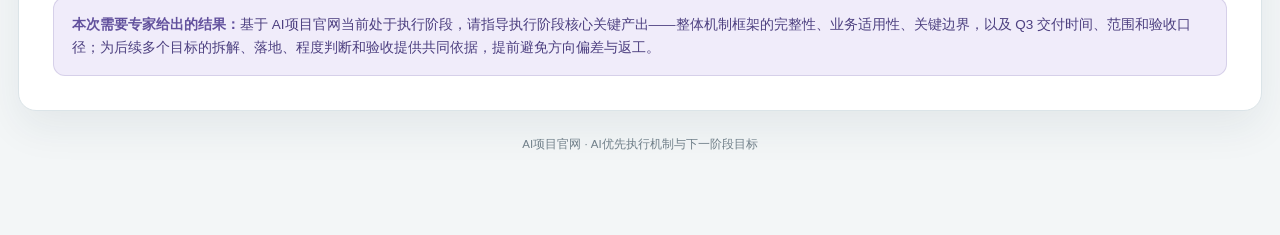
==== commit 2ec8d67a: "clarify expert solution confirmation" ====
--- a/ai-project-report/index.html
+++ b/ai-project-report/index.html
@@ -1 +1 @@
-<!doctype html><html lang="zh-CN"><head><meta charset="utf-8"><meta name="viewport" content="width=device-width,initial-scale=1"><meta http-equiv="Cache-Control" content="no-cache, no-store, must-revalidate"><meta http-equiv="Pragma" content="no-cache"><meta http-equiv="Expires" content="0"><meta http-equiv="refresh" content="0; url=final-v4.html?build=plain-meeting-copy-20260820"><title>AI项目官网｜正在打开报告</title><style>body{font-family:-apple-system,BlinkMacSystemFont,"PingFang SC","Microsoft YaHei",sans-serif;margin:0;background:#f3f6f7;color:#132531;display:grid;place-items:center;min-height:100vh}.box{padding:24px 28px;background:#fff;border:1px solid #dbe4e8;border-radius:16px;box-shadow:0 16px 42px rgba(25,48,61,.075)}</style></head><body><div class="box">正在打开报告…</div><script>location.replace('final-v4.html?build=plain-meeting-copy-20260820')</script></body></html>
+<!doctype html><html lang="zh-CN"><head><meta charset="utf-8"><meta name="viewport" content="width=device-width,initial-scale=1"><meta http-equiv="Cache-Control" content="no-cache, no-store, must-revalidate"><meta http-equiv="Pragma" content="no-cache"><meta http-equiv="Expires" content="0"><meta http-equiv="refresh" content="0; url=final-v4.html?build=solution-confirmation-20260820"><title>AI项目官网｜正在打开报告</title><style>body{font-family:-apple-system,BlinkMacSystemFont,"PingFang SC","Microsoft YaHei",sans-serif;margin:0;background:#f3f6f7;color:#132531;display:grid;place-items:center;min-height:100vh}.box{padding:24px 28px;background:#fff;border:1px solid #dbe4e8;border-radius:16px;box-shadow:0 16px 42px rgba(25,48,61,.075)}</style></head><body><div class="box">正在打开报告…</div><script>location.replace('final-v4.html?build=solution-confirmation-20260820')</script></body></html>
